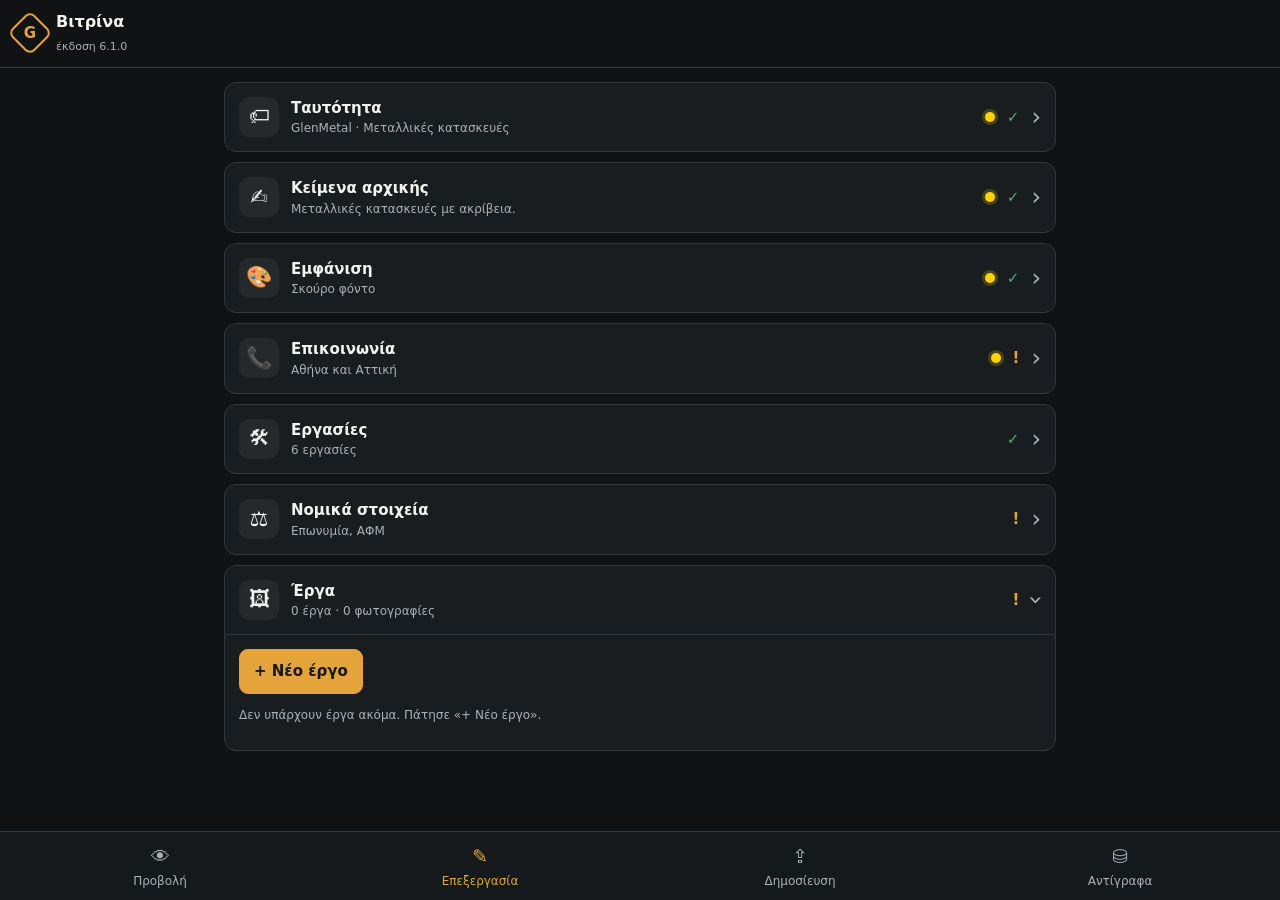
==== vitrina/index.html @ 169edb11 "Βιτρίνα 6.1.0: ενότητες με εικονίδια, παλέτα χρωμάτων, ανοιχτό/σκούρο φόντο, λογότυπο, ωράριο, Faceb" ====
<!doctype html>
<html lang="el">
<head>
<meta charset="utf-8">
<meta name="viewport" content="width=device-width, initial-scale=1, viewport-fit=cover">
<meta name="app-version" content="6.1.0">
<meta name="theme-color" content="#111315">
<meta http-equiv="Content-Security-Policy" content="default-src 'self'; img-src 'self' blob: data:; style-src 'self' 'unsafe-inline'; script-src 'self' 'unsafe-inline'; frame-src 'self' blob: about:; connect-src 'self'; base-uri 'none'; form-action 'none'; object-src 'none'">
<meta name="referrer" content="no-referrer">
<link rel="manifest" href="manifest.webmanifest">
<link rel="icon" href="icon.svg" type="image/svg+xml">
<title>Βιτρίνα — GlenApps</title>
<style>
:root{--bg:#101214;--panel:#191d20;--panel2:#202529;--line:#30383d;--text:#f3f3ef;--muted:#aab2b5;--accent:#e5a33b;--danger:#e0533b;--ok:#4caf7a}
*{box-sizing:border-box}body{margin:0;background:var(--bg);color:var(--text);font:15px/1.5 system-ui,-apple-system,Segoe UI,Roboto,Arial,sans-serif;padding-bottom:84px}
button,input,textarea,select{font:inherit;color:inherit}button{cursor:pointer}
.top{position:sticky;top:0;z-index:20;background:#101214f2;border-bottom:1px solid var(--line);padding:10px 14px;display:flex;align-items:center;gap:10px}
.top .g{width:32px;height:32px;border:2px solid var(--accent);border-radius:7px;transform:rotate(45deg);display:grid;place-items:center}.top .g b{transform:rotate(-45deg);color:var(--accent)}
.top h1{font-size:16px;margin:0;flex:1}.top small{color:var(--muted);font-size:11px}
.tabs{position:fixed;bottom:0;left:0;right:0;z-index:20;display:grid;grid-template-columns:repeat(4,1fr);background:#15191b;border-top:1px solid var(--line);padding-bottom:env(safe-area-inset-bottom)}
.tabs button{background:none;border:0;padding:10px 4px;color:var(--muted);font-size:12px;display:grid;gap:2px;justify-items:center}.tabs button span{font-size:19px}.tabs button.on{color:var(--accent)}
main{max-width:860px;margin:auto;padding:14px}
.view{display:none}.view.on{display:block}
.card{background:var(--panel);border:1px solid var(--line);border-radius:12px;padding:16px;margin:0 0 14px}
.card h2{font-size:17px;margin:0 0 10px}.card h3{font-size:15px;margin:0}
.f{display:grid;gap:5px;margin:0 0 12px}.f label{font-size:12px;font-weight:700;color:#c5ccce}
.f input,.f textarea,.f select{width:100%;padding:11px;background:#0f1214;border:1px solid var(--line);border-radius:8px}
.f textarea{min-height:76px;resize:vertical}
.row{display:flex;gap:8px;flex-wrap:wrap;align-items:center}
.btn{border:1px solid var(--line);background:#ffffff0a;padding:10px 14px;border-radius:9px;font-weight:700;display:inline-flex;gap:6px;align-items:center;justify-content:center;min-height:42px}
.btn.p{background:var(--accent);border-color:var(--accent);color:#171717}.btn.d{border-color:#7a3528;color:#ffb4a5}.btn.s{min-height:36px;padding:6px 10px;font-size:13px}
.btn:disabled{opacity:.45;cursor:not-allowed}
.hint{font-size:12px;color:var(--muted)}
.warn{border:2px solid var(--danger);background:#3a1b16;color:#ffd5cc;border-radius:10px;padding:12px 14px;margin:0 0 14px;font-size:13px}
.warn b{color:#ff8f7a}
.note{border:1px solid #76592e;background:#332b1d;color:#f1d6a6;border-radius:10px;padding:12px 14px;margin:0 0 14px;font-size:13px}
.proj{border:1px solid var(--line);border-radius:10px;padding:12px;margin:10px 0;background:#1d2225}
.proj-head{display:flex;gap:8px;align-items:center;justify-content:space-between}
.chips{display:flex;gap:10px;flex-wrap:wrap;margin:10px 0}
.chip{width:110px;border:1px solid var(--line);border-radius:8px;overflow:hidden;background:#0f1214}
.chip.main{border:2px solid var(--accent)}
.chip img{width:100%;height:82px;object-fit:cover;display:block}
.chip .ops{display:grid;grid-template-columns:repeat(4,1fr)}
.chip .ops button{background:none;border:0;border-top:1px solid var(--line);padding:7px 0;font-size:14px}
.chip .ops button+button{border-left:1px solid var(--line)}
.chip .tag{font-size:10px;padding:2px 6px;color:var(--muted);display:flex;justify-content:space-between}
.chip.main .tag{color:var(--accent);font-weight:800}
.ok{color:var(--ok)}
iframe#preview{width:100%;height:calc(100vh - 170px);border:1px solid var(--line);border-radius:12px;background:#fff}
.modal{position:fixed;inset:0;z-index:50;background:#050607f5;display:none;flex-direction:column;padding:12px;gap:10px}
.modal.on{display:flex}
.modal canvas{flex:1;min-height:0;width:100%;object-fit:contain;touch-action:none;background:#000;border-radius:8px}
.check{display:flex;gap:10px;align-items:flex-start;margin:8px 0}.check input{width:22px;height:22px;flex:0 0 22px;margin-top:1px}
ol.steps{padding-left:20px}ol.steps li{margin:0 0 8px}
a{color:var(--accent)}
.sec{background:var(--panel);border:1px solid var(--line);border-radius:12px;margin:0 0 10px;overflow:hidden}
.sec summary{list-style:none;display:flex;align-items:center;gap:12px;padding:14px;cursor:pointer;min-height:62px}
.sec summary::-webkit-details-marker{display:none}
.sec summary .ic{width:40px;height:40px;flex:0 0 40px;border-radius:10px;background:#ffffff0d;display:grid;place-items:center;font-size:21px}
.sec summary .tt{flex:1;min-width:0}.sec summary .tt b{display:block;font-size:15px}.sec summary .tt small{display:block;color:var(--muted);font-size:12px;white-space:nowrap;overflow:hidden;text-overflow:ellipsis}
.sec summary .st{font-size:15px;font-weight:800}.sec summary .st.ok{color:var(--ok)}.sec summary .st.no{color:var(--accent)}
.sec summary:after{content:"›";font-size:24px;color:var(--muted);transition:.2s}.sec[open] summary:after{transform:rotate(90deg)}
.sec[open] summary{border-bottom:1px solid var(--line)}
.sec .body{padding:14px}
.nd{width:10px;height:10px;border-radius:50%;background:#ffd400;box-shadow:0 0 0 3px #ffd40033}
i.nf{display:none;width:8px;height:8px;border-radius:50%;background:#ffd400;vertical-align:middle;margin-left:4px}i.nf.on{display:inline-block}
.swatches{display:flex;flex-wrap:wrap;gap:10px;margin-bottom:8px}
.swatches button{width:40px;height:40px;border-radius:50%;border:3px solid transparent;outline:1px solid var(--line)}
.swatches button.on{border-color:#fff}
.seg{display:grid;grid-template-columns:1fr 1fr;border:1px solid var(--line);border-radius:10px;overflow:hidden}
.seg button{background:none;border:0;padding:11px;font-weight:700}.seg button.on{background:var(--accent);color:#171717}
.logo-prev{width:52px;height:52px;border-radius:10px;border:1px solid var(--line);background:#0f1214 center/contain no-repeat;display:grid;place-items:center;color:var(--muted);font-size:20px}
.bk{display:flex;justify-content:space-between;gap:8px;align-items:center;border-top:1px solid var(--line);padding:8px 0}
</style>
</head>
<body>
<div class="top"><div class="g"><b>G</b></div><div style="flex:1"><h1>Βιτρίνα</h1><small id="ver"></small></div><span id="saveState" class="hint"></span></div>

<main>
<div id="backupWarn" class="warn" style="display:none"></div>

<!-- ΠΡΟΕΠΙΣΚΟΠΗΣΗ -->
<section class="view" id="v-preview">
  <div class="row" style="margin-bottom:10px"><span class="hint">Έτσι θα βλέπουν τη σελίδα οι πελάτες σου.</span></div>
  <iframe id="preview" title="Προεπισκόπηση σελίδας" sandbox="allow-scripts allow-popups"></iframe>
</section>

<!-- ΕΠΕΞΕΡΓΑΣΙΑ -->
<section class="view" id="v-edit">
  <details class="sec" name="sec" data-sec="ident"><summary><span class="ic">🏷</span><span class="tt"><b>Ταυτότητα</b><small id="sum-ident"></small></span><span class="nd" hidden></span><span class="st" id="st-ident"></span></summary><div class="body">
    <div class="f"><label for="s-name">🏢 Όνομα επιχείρησης</label><input id="s-name" maxlength="60"></div>
    <div class="f"><label for="s-subtitle">🔧 Τι κάνεις</label><input id="s-subtitle" maxlength="60" placeholder="π.χ. Μεταλλικές κατασκευές"></div>
    <div class="f"><label>🖼 Λογότυπο <i class="nf" data-new="ident"></i></label>
      <div class="row"><span class="logo-prev" id="logoPrev"></span><label class="btn s">Επιλογή<input type="file" accept="image/*" hidden id="s-logo"></label><button class="btn s d" id="s-logo-del">Αφαίρεση</button></div>
      <span class="hint">Αν δεν βάλεις, δείχνει το πρώτο γράμμα του ονόματος.</span></div>
  </div></details>

  <details class="sec" name="sec" data-sec="texts"><summary><span class="ic">✍</span><span class="tt"><b>Κείμενα αρχικής</b><small id="sum-texts"></small></span><span class="nd" hidden></span><span class="st" id="st-texts"></span></summary><div class="body">
    <div class="f"><label for="s-eyebrow">🏷 Μικρή ετικέτα</label><input id="s-eyebrow" maxlength="80"></div>
    <div class="f"><label for="s-title">📣 Κεντρικός τίτλος</label><input id="s-title" maxlength="90"></div>
    <div class="f"><label for="s-intro">📝 Περιγραφή</label><textarea id="s-intro" maxlength="400"></textarea></div>
    <div class="f"><label for="s-cta">👆 Κουμπί προσφοράς</label><input id="s-cta" maxlength="30"></div>
    <div class="f"><label for="s-badges">✅ Σήματα εμπιστοσύνης (ένα ανά γραμμή, έως 4) <i class="nf" data-new="texts"></i></label><textarea id="s-badges" rows="3" placeholder="Δωρεάν αυτοψία&#10;Εγγύηση εργασιών&#10;20 χρόνια εμπειρία"></textarea></div>
  </div></details>

  <details class="sec" name="sec" data-sec="look"><summary><span class="ic">🎨</span><span class="tt"><b>Εμφάνιση</b><small id="sum-look"></small></span><span class="nd" hidden></span><span class="st" id="st-look"></span></summary><div class="body">
    <div class="f"><label>🎨 Χρώμα</label><div class="swatches" id="swatches"></div>
      <div class="row"><span class="hint">ή δικό σου:</span><input id="s-accent" type="color" aria-label="Δικό σου χρώμα"></div></div>
    <div class="f"><label>🌗 Φόντο σελίδας <i class="nf" data-new="look"></i></label>
      <div class="seg" id="themeSeg"><button data-theme="dark">🌙 Σκούρο</button><button data-theme="light">☀ Ανοιχτό</button></div></div>
    <div class="f"><label>🌄 Μεγάλη φωτογραφία αρχικής</label>
      <div class="row"><label class="btn s">Επιλογή<input type="file" accept="image/*" hidden id="s-hero"></label><button class="btn s" id="s-hero-blur">▦ Θόλωμα</button><button class="btn s d" id="s-hero-del">Αφαίρεση</button><span id="s-hero-state" class="hint"></span></div></div>
  </div></details>

  <details class="sec" name="sec" data-sec="contact"><summary><span class="ic">📞</span><span class="tt"><b>Επικοινωνία</b><small id="sum-contact"></small></span><span class="nd" hidden></span><span class="st" id="st-contact"></span></summary><div class="body">
    <div class="f"><label for="s-phone">☎ Τηλέφωνο</label><input id="s-phone" inputmode="tel" maxlength="20" placeholder="+30 69…"></div>
    <div class="f"><label for="s-chat">💬 Viber / WhatsApp</label><input id="s-chat" inputmode="tel" maxlength="20" placeholder="αν είναι άλλος αριθμός"></div>
    <div class="f"><label for="s-email">✉ Email</label><input id="s-email" inputmode="email" maxlength="80"></div>
    <div class="f"><label for="s-area">📍 Περιοχή εξυπηρέτησης</label><input id="s-area" maxlength="80"><span class="hint">Μόνο περιοχή — όχι διεύθυνση.</span></div>
    <div class="f"><label for="s-hours">🕐 Ωράριο <i class="nf" data-new="contact"></i></label><input id="s-hours" maxlength="80" placeholder="π.χ. Δευ–Παρ 8:00–17:00, Σάβ 8:00–13:00"></div>
    <div class="f"><label for="s-fb">📘 Facebook <i class="nf" data-new="contact"></i></label><input id="s-fb" inputmode="url" maxlength="200" placeholder="https://www.facebook.com/…"></div>
    <div class="f"><label for="s-ig">📸 Instagram <i class="nf" data-new="contact"></i></label><input id="s-ig" inputmode="url" maxlength="200" placeholder="https://www.instagram.com/…"></div>
  </div></details>

  <details class="sec" name="sec" data-sec="services"><summary><span class="ic">🛠</span><span class="tt"><b>Εργασίες</b><small id="sum-services"></small></span><span class="nd" hidden></span><span class="st" id="st-services"></span></summary><div class="body">
    <div class="f"><label for="s-services">📋 Μία ανά γραμμή (έως 12)</label><textarea id="s-services" rows="6"></textarea></div>
  </div></details>

  <details class="sec" name="sec" data-sec="legal"><summary><span class="ic">⚖</span><span class="tt"><b>Νομικά στοιχεία</b><small id="sum-legal"></small></span><span class="nd" hidden></span><span class="st" id="st-legal"></span></summary><div class="body">
    <p class="hint">Τα ζητά ο νόμος. Φαίνονται στο κάτω μέρος της σελίδας.</p>
    <div class="f"><label for="c-legal">🏛 Επωνυμία</label><input id="c-legal" maxlength="120"></div>
    <div class="f"><label for="c-afm">🔢 ΑΦΜ</label><input id="c-afm" inputmode="numeric" maxlength="12"></div>
    <div class="f"><label for="c-gemi">📄 Αριθμός ΓΕΜΗ</label><input id="c-gemi" inputmode="numeric" maxlength="20"></div>
    <div class="f"><label for="c-addr">📍 Έδρα</label><input id="c-addr" maxlength="160"></div>
  </div></details>

  <details class="sec" name="sec" data-sec="projects" open><summary><span class="ic">🖼</span><span class="tt"><b>Έργα</b><small id="sum-projects"></small></span><span class="nd" hidden></span><span class="st" id="st-projects"></span></summary><div class="body">
    <div class="row"><button class="btn p" id="addProject">+ Νέο έργο</button></div>
    <div id="projList"></div>
  </div></details>
</section>

<!-- ΔΗΜΟΣΙΕΥΣΗ -->
<section class="view" id="v-publish">
  <div class="card"><h2>Πριν δημοσιεύσεις</h2>
    <label class="check"><input type="checkbox" id="k1"><span>Έλεγξα <b>όλες</b> τις φωτογραφίες: δεν φαίνονται πρόσωπα, πινακίδες αυτοκινήτων, αριθμοί σπιτιών ή άλλα στοιχεία που δείχνουν ποιος είναι ο πελάτης — ή τα θόλωσα.</span></label>
    <label class="check"><input type="checkbox" id="k2"><span>Έχω τη συγκατάθεση των πελατών για όσες φωτογραφίες είναι από τον χώρο τους.</span></label>
    <label class="check"><input type="checkbox" id="k3"><span>Ευθύνομαι εγώ για ό,τι δημοσιεύω στη σελίδα μου.</span></label>
    <div id="pubProblems" class="note" style="display:none"></div>
    <button class="btn p" id="exportSite" disabled>⬇ Λήψη έτοιμης σελίδας</button>
    <p class="hint">Κατεβαίνει ένα αρχείο <b>vitrina-selida.zip</b> με τη σελίδα και τις φωτογραφίες. Οι φωτογραφίες έχουν ήδη καθαριστεί από θέση GPS και στοιχεία κάμερας.</p>
  </div>
  <div class="card"><h2>Ανέβασμα στον δικό σου δωρεάν λογαριασμό</h2>
    <p class="hint">Η σελίδα φιλοξενείται <b>στον δικό σου λογαριασμό</b>. Οι GlenApps δεν κρατούν ούτε βλέπουν τίποτα.</p>
    <ol class="steps">
      <li>Άνοιξε <a href="https://dash.cloudflare.com/?to=/:account/workers-and-pages/create/pages" target="_blank" rel="noopener noreferrer">τη σελίδα δημιουργίας στο Cloudflare</a> (αν δεν έχεις λογαριασμό, φτιάξε δωρεάν).</li>
      <li>Πάτησε <b>«Upload assets»</b> (ανέβασμα αρχείων).</li>
      <li>Δώσε όνομα, π.χ. το όνομα της επιχείρησής σου με λατινικά — αυτό γίνεται η διεύθυνσή σου (…<b>.pages.dev</b>).</li>
      <li>Σύρε μέσα το <b>vitrina-selida.zip</b> και πάτησε <b>«Deploy site»</b>.</li>
      <li>Κάθε φορά που αλλάζεις κάτι: ξανακατέβασε το zip και στο ίδιο έργο πάτησε <b>«Create new deployment»</b>. Η διεύθυνση μένει ίδια.</li>
    </ol>
  </div>
</section>

<!-- ΑΝΤΙΓΡΑΦΑ -->
<section class="view" id="v-backup">
  <div class="warn"><b>⚠ Κράτα πάντα αντίγραφο ασφαλείας.</b> Η Βιτρίνα φυλάει τα πάντα <b>μόνο σε αυτή τη συσκευή</b>. Αν σβηστούν τα δεδομένα του φυλλομετρητή ή χαθεί το κινητό, χάνονται. Κατέβαζε αντίγραφο μετά από κάθε αλλαγή και φύλαξέ το σε Google Drive, υπολογιστή ή email.</div>
  <div class="card"><h2>Πού φυλάγονται τα στοιχεία σου</h2>
    <div id="whereRows"></div>
  </div>
  <div class="card"><h2>Αντίγραφα</h2>
    <div class="row"><button class="btn p" id="dlBackup">⬇ Λήψη αντιγράφου</button><label class="btn">⬆ Επαναφορά από αρχείο<input type="file" accept=".json,application/json" hidden id="ulBackup"></label></div>
    <p class="hint">Πριν από κάθε επαναφορά κρατιέται αυτόματα αντίγραφο των τωρινών στοιχείων εδώ στη συσκευή (τα 10 πιο πρόσφατα).</p>
    <h3 style="margin-top:14px">Αυτόματα αντίγραφα στη συσκευή</h3>
    <div id="prinList" class="hint"></div>
  </div>
</section>
</main>

<nav class="tabs">
  <button data-v="preview"><span>👁</span>Προβολή</button>
  <button data-v="edit" class="on"><span>✎</span>Επεξεργασία</button>
  <button data-v="publish"><span>⇪</span>Δημοσίευση</button>
  <button data-v="backup"><span>⛁</span>Αντίγραφα</button>
</nav>

<!-- ΘΟΛΩΜΑ -->
<div class="modal" id="blurModal" role="dialog" aria-label="Θόλωμα φωτογραφίας">
  <div class="row"><b style="flex:1">Πέρασε το δάχτυλο πάνω από πρόσωπα, πινακίδες, αριθμούς.</b></div>
  <canvas id="blurCanvas"></canvas>
  <div class="row"><label class="hint" for="blurSize">Πινέλο</label><input id="blurSize" type="range" min="20" max="160" value="60" style="flex:1"></div>
  <div class="row"><button class="btn" id="blurUndo">↶ Αναίρεση</button><button class="btn" id="blurCancel">Άκυρο</button><button class="btn p" id="blurSave" style="flex:1">✓ Αποθήκευση</button></div>
</div>

<script>
"use strict";
const APP_VERSION = "6.1.0";
const $ = id => document.getElementById(id);
$("ver").textContent = "έκδοση " + APP_VERSION;

/* ================= Αποθήκευση στη συσκευή (IndexedDB) ================= */
const DB_NAME = "glenapps-vitrina";
let dbp = null;
function db() {
  if (!dbp) dbp = new Promise((res, rej) => {
    const r = indexedDB.open(DB_NAME, 1);
    r.onupgradeneeded = () => { const d = r.result; d.createObjectStore("kv"); d.createObjectStore("photos"); d.createObjectStore("prin"); };
    r.onsuccess = () => res(r.result); r.onerror = () => rej(r.error);
  });
  return dbp;
}
async function tx(store, mode, fn) {
  const d = await db();
  return new Promise((res, rej) => {
    const t = d.transaction(store, mode), s = t.objectStore(store);
    let out; const r = fn(s); if (r) r.onsuccess = () => { out = r.result; };
    t.oncomplete = () => res(out); t.onerror = () => rej(t.error); t.onabort = () => rej(t.error);
  });
}
const kvGet = k => tx("kv", "readonly", s => s.get(k));
const kvPut = (k, v) => tx("kv", "readwrite", s => s.put(v, k));
const phGet = id => tx("photos", "readonly", s => s.get(id));
const phPut = (id, b) => tx("photos", "readwrite", s => s.put(b, id));
const phDel = id => tx("photos", "readwrite", s => s.delete(id));
const phKeys = () => tx("photos", "readonly", s => s.getAllKeys());

/* ================= Κατάσταση ================= */
const DEFAULT_SERVICES = ["Κάγκελα & κιγκλιδώματα","Πόρτες & πύλες","Μεταλλικές σκάλες","Στέγαστρα & πέργκολες","Μεταλλικοί σκελετοί","Ειδικές κατασκευές"];
function defaultState() {
  return { v: 1, settings: {
    name: "GlenMetal", subtitle: "Μεταλλικές κατασκευές", eyebrow: "Σχεδιασμός · Κατασκευή · Τοποθέτηση",
    title: "Μεταλλικές κατασκευές με ακρίβεια.", intro: "Σχεδιάζουμε και κατασκευάζουμε μεταλλικές λύσεις για κατοικίες και επαγγελματικούς χώρους.",
    cta: "Ζήτα προσφορά", accent: "#e5a33b", hero: null, services: DEFAULT_SERVICES.slice(),
    phone: "", chat: "", email: "", area: "Αθήνα και Αττική", hours: "", fb: "", ig: "",
    logo: null, theme: "dark", badges: ["Κατασκευές κατά παραγγελία", "Προσεγμένη τοποθέτηση"],
    company: { legal: "", afm: "", gemi: "", addr: "" } },
    projects: [], lastBackup: 0, lastChange: 0, seen: {} };
}
let S = null;
let saveTimer = null;
function changed() {
  S.lastChange = Date.now(); updateSummaries();
  $("saveState").textContent = "αποθήκευση…";
  clearTimeout(saveTimer);
  saveTimer = setTimeout(saveNow, 350);
}
async function saveNow() {
  clearTimeout(saveTimer);
  try { await kvPut("state", S); $("saveState").textContent = "✓ αποθηκεύτηκε"; }
  catch (e) { $("saveState").textContent = "⚠ δεν αποθηκεύτηκε"; alert("Δεν αποθηκεύτηκε στη συσκευή: " + e.message); }
  refreshBackupWarn();
}

/* ================= Φωτογραφίες: σμίκρυνση + καθάρισμα GPS/EXIF ================= */
function uid() { return (crypto.randomUUID ? crypto.randomUUID() : (Date.now() + "-" + Math.random())).replace(/-/g, "").slice(0, 20); }
function loadImg(blob) {
  return new Promise((res, rej) => { const u = URL.createObjectURL(blob), i = new Image();
    i.onload = () => { URL.revokeObjectURL(u); res(i); }; i.onerror = () => { URL.revokeObjectURL(u); rej(new Error("Το αρχείο δεν είναι εικόνα που μπορώ να διαβάσω.")); }; i.src = u; });
}
function canvasToJpeg(c, q = .84) { return new Promise((res, rej) => c.toBlob(b => b ? res(b) : rej(new Error("Αποτυχία μετατροπής εικόνας")), "image/jpeg", q)); }
// Ξαναζωγραφίζουμε την εικόνα σε καμβά: το νέο JPEG ΔΕΝ περιέχει EXIF, GPS ή στοιχεία κάμερας.
async function cleanPhoto(file, maxSide = 1600) {
  if (!/^image\//.test(file.type || "image/")) throw new Error("Επιτρέπονται μόνο φωτογραφίες.");
  if (file.size > 40 * 1024 * 1024) throw new Error("Η φωτογραφία είναι πολύ μεγάλη.");
  const img = await loadImg(file);
  const k = Math.min(1, maxSide / Math.max(img.naturalWidth, img.naturalHeight));
  const c = document.createElement("canvas"); c.width = Math.round(img.naturalWidth * k); c.height = Math.round(img.naturalHeight * k);
  const x = c.getContext("2d"); x.fillStyle = "#000"; x.fillRect(0, 0, c.width, c.height); x.drawImage(img, 0, 0, c.width, c.height);
  return canvasToJpeg(c);
}
async function addPhotoFile(file) { const b = await cleanPhoto(file); const id = uid(); await phPut(id, b); return id; }
const urlCache = new Map();
async function photoURL(id) {
  if (!id) return "";
  if (urlCache.has(id)) return urlCache.get(id);
  const b = await phGet(id); if (!b) return "";
  const u = URL.createObjectURL(b); urlCache.set(id, u); return u;
}
function forgetURL(id) { if (urlCache.has(id)) { URL.revokeObjectURL(urlCache.get(id)); urlCache.delete(id); } }
function usedPhotoIds() {
  const set = new Set(); if (S.settings.hero) set.add(S.settings.hero); if (S.settings.logo) set.add(S.settings.logo);
  for (const p of S.projects) { p.photos.forEach(x => set.add(x)); if (p.before) set.add(p.before); if (p.after) set.add(p.after); }
  return set;
}
// Οριστική διαγραφή φωτογραφιών που δεν χρησιμοποιούνται πια (μένουν μόνο στα αυτόματα αντίγραφα της συσκευής).
async function sweepPhotos() {
  const used = usedPhotoIds();
  for (const id of await phKeys()) if (!used.has(id)) { forgetURL(id); await phDel(id); }
}

/* ================= Θόλωμα με ψηφίδωμα (δουλεύει σε όλα τα κινητά, δεν αναιρείται) ================= */
const bc = $("blurCanvas"), bx = bc.getContext("2d");
let blurDone = null, blurUndo = [], blurDown = false, blurLast = null;
async function openBlur(photoId) {
  const img = await loadImg(await phGet(photoId));
  bc.width = img.naturalWidth; bc.height = img.naturalHeight; bx.drawImage(img, 0, 0);
  blurUndo = [];
  $("blurModal").classList.add("on");
  return new Promise(res => { blurDone = res; });
}
function bpt(e) { const r = bc.getBoundingClientRect(); const s = Math.min(r.width / bc.width, r.height / bc.height);
  const ox = r.left + (r.width - bc.width * s) / 2, oy = r.top + (r.height - bc.height * s) / 2;
  return { x: (e.clientX - ox) / s, y: (e.clientY - oy) / s, s }; }
function pixelDab(x, y, radius) {
  const R = Math.round(radius), x0 = Math.max(0, Math.round(x - R)), y0 = Math.max(0, Math.round(y - R));
  const w = Math.min(2 * R, bc.width - x0), h = Math.min(2 * R, bc.height - y0); if (w < 2 || h < 2) return;
  const block = Math.max(12, Math.round(R / 2.5));
  const t = document.createElement("canvas"); t.width = Math.max(1, Math.ceil(w / block)); t.height = Math.max(1, Math.ceil(h / block));
  const tx2 = t.getContext("2d"); tx2.imageSmoothingEnabled = true; tx2.drawImage(bc, x0, y0, w, h, 0, 0, t.width, t.height);
  bx.save(); bx.beginPath(); bx.arc(x, y, R, 0, Math.PI * 2); bx.clip(); bx.imageSmoothingEnabled = false;
  bx.drawImage(t, 0, 0, t.width, t.height, x0, y0, t.width * block, t.height * block); bx.restore();
}
function brushR(s) { return Number($("blurSize").value) / 2 / (s || 1); }
bc.addEventListener("pointerdown", e => { e.preventDefault(); if (blurUndo.length > 15) blurUndo.shift(); blurUndo.push(bx.getImageData(0, 0, bc.width, bc.height));
  blurDown = true; bc.setPointerCapture(e.pointerId); blurLast = bpt(e); pixelDab(blurLast.x, blurLast.y, brushR(blurLast.s)); });
bc.addEventListener("pointermove", e => { if (!blurDown) return; const p = bpt(e), r = brushR(p.s), dx = p.x - blurLast.x, dy = p.y - blurLast.y;
  const n = Math.max(1, Math.ceil(Math.hypot(dx, dy) / (r / 2))); for (let i = 1; i <= n; i++) pixelDab(blurLast.x + dx * i / n, blurLast.y + dy * i / n, r); blurLast = p; });
["pointerup", "pointercancel"].forEach(ev => bc.addEventListener(ev, () => { blurDown = false; }));
$("blurUndo").onclick = () => { if (blurUndo.length) bx.putImageData(blurUndo.pop(), 0, 0); };
$("blurCancel").onclick = () => { $("blurModal").classList.remove("on"); blurDone && blurDone(null); };
$("blurSave").onclick = async () => { const b = await canvasToJpeg(bc, .86); $("blurModal").classList.remove("on"); blurDone && blurDone(b); };
// Επιστρέφει νέο id (η αθόλωτη εκδοχή σβήνεται οριστικά).
async function blurPhoto(id) {
  const b = await openBlur(id); if (!b) return id;
  const nid = uid(); await phPut(nid, b); forgetURL(id); await phDel(id); return nid;
}

/* ================= Σελίδα πελατών (ίδια για προβολή και εξαγωγή) ================= */
const SITE_CSS = `:root{--bg:#101214;--panel:#191d20;--line:#30383d;--text:#f3f3ef;--muted:#aab2b5;--accent:#e5a33b;--max:1180px}
*{box-sizing:border-box}html{scroll-behavior:smooth}body{margin:0;background:var(--bg);color:var(--text);font:16px/1.55 system-ui,-apple-system,Segoe UI,Roboto,Arial,sans-serif}a{color:inherit;text-decoration:none}
.wrap{width:min(var(--max),calc(100% - 32px));margin:auto}
.topbar{position:sticky;top:0;z-index:10;background:#101214ee;border-bottom:1px solid #ffffff12;backdrop-filter:blur(10px)}
.topbar .wrap{height:68px;display:flex;align-items:center;justify-content:space-between;gap:12px}
.brand{display:flex;gap:12px;align-items:center;font-weight:850;letter-spacing:.06em;min-width:0}.brand b{display:block;white-space:nowrap;overflow:hidden;text-overflow:ellipsis}
.mark{width:36px;height:36px;flex:0 0 36px;border:2px solid var(--accent);display:grid;place-items:center;transform:rotate(45deg);border-radius:8px}.mark span{transform:rotate(-45deg);color:var(--accent);font-size:16px}
.brand small{display:block;color:var(--muted);font-size:11px;letter-spacing:.12em;font-weight:600}
.nav{display:flex;gap:22px;color:#d3d6d5;font-size:14px}.nav a:hover{color:var(--accent)}
.btn{border:1px solid var(--line);padding:11px 16px;border-radius:8px;font-weight:700;font-size:15px;display:inline-flex;align-items:center;justify-content:center;gap:8px;background:#ffffff08;color:var(--text)}
.btn.p{background:var(--accent);border-color:var(--accent);color:#171717}
.hero{position:relative;overflow:hidden;border-bottom:1px solid var(--line);background:radial-gradient(ellipse at 75% 42%,#5d4828 0,#27231c 24%,#171a1b 55%,#101214 78%);background-size:cover;background-position:center}
.hero:before{content:"";position:absolute;inset:0;background:linear-gradient(90deg,#101214 0%,#101214dd 40%,#10121444 100%)}
.hero .in{position:relative;max-width:650px;padding:90px 0 80px}
.eyebrow{color:var(--accent);text-transform:uppercase;letter-spacing:.18em;font-size:12px;font-weight:800}
.hero h1{font-size:clamp(36px,7vw,70px);line-height:1.04;letter-spacing:-.04em;margin:18px 0}
.hero p{color:#c4c9c7;font-size:18px;margin:0}
.acts{display:flex;gap:10px;flex-wrap:wrap;margin-top:28px}
section{padding:70px 0}.head h2{font-size:clamp(26px,4vw,40px);letter-spacing:-.03em;margin:6px 0 24px}
.cats{display:grid;grid-template-columns:repeat(3,1fr);gap:12px}
.cat{padding:22px;background:linear-gradient(145deg,#202529,#171a1c);border:1px solid var(--line);border-radius:10px}
.cat .n{font-size:12px;color:var(--accent);letter-spacing:.15em}.cat h3{font-size:18px;margin:12px 0 0}
.projects{background:#15191b;border-block:1px solid var(--line)}
.grid{display:grid;grid-template-columns:repeat(2,1fr);gap:20px}
.proj{background:#1b2023;border:1px solid var(--line);border-radius:12px;overflow:hidden}
.main{display:block;width:100%;aspect-ratio:4/3;background:#2a3033;border:0;padding:0;cursor:zoom-in}
.main img{width:100%;height:100%;object-fit:cover;display:block}
.info{padding:18px 18px 12px}.info h3{margin:4px 0;font-size:20px}.info p{margin:0;color:var(--muted);font-size:15px;white-space:pre-line}
.thumbs{display:flex;gap:8px;padding:6px 18px 18px;overflow-x:auto}
.thumb{flex:0 0 auto;border-radius:6px;overflow:hidden;border:1px solid var(--line);background:#343a3d;padding:0;cursor:zoom-in}
.thumb img{width:100%;height:100%;object-fit:cover;display:block}
.ba{position:relative;aspect-ratio:4/3;overflow:hidden;background:#080a0b;touch-action:pan-y}
.ba img{position:absolute;inset:0;width:100%;height:100%;object-fit:cover}
.ba .clip{position:absolute;inset:0;overflow:hidden;clip-path:inset(0 50% 0 0)}
.ba .line{position:absolute;top:0;bottom:0;left:50%;width:2px;background:var(--accent)}
.ba input{position:absolute;left:12px;bottom:12px;width:calc(100% - 24px);accent-color:var(--accent)}
.ba .t{position:absolute;top:10px;padding:4px 8px;background:#111c;color:#fff;border-radius:4px;font-size:11px;font-weight:800}.ba .t.b{left:10px}.ba .t.a{right:10px}
.contact{display:grid;grid-template-columns:1fr 1fr;gap:24px}
.box{background:var(--panel);border:1px solid var(--line);border-radius:12px;padding:26px}.box p{color:var(--muted)}
footer{padding:26px 0 40px;border-top:1px solid var(--line);color:var(--muted);font-size:13px}footer a{text-decoration:underline}
.lb{position:fixed;inset:0;background:#050607f2;z-index:30;display:none;align-items:center;justify-content:center}.lb.on{display:flex}
.lb img{max-width:96vw;max-height:90vh;object-fit:contain}
.lb button{position:absolute;top:14px;right:14px;background:#ffffff18;color:#fff;border:1px solid #ffffff44;border-radius:50%;width:44px;height:44px;font-size:22px}
.mark.img{transform:none;border:0;border-radius:8px;overflow:hidden;width:42px;height:42px;flex-basis:42px}.mark.img img{width:100%;height:100%;object-fit:contain}
.badges{display:flex;gap:10px 22px;flex-wrap:wrap;margin-top:30px;color:var(--muted);font-size:13px}.badges span:before{content:"✓";color:var(--accent);margin-right:7px;font-weight:900}
body.light{--bg:#f6f5f1;--panel:#ffffff;--line:#dedbd3;--text:#17191a;--muted:#5b6366}
body.light .topbar{background:#f6f5f1ee;border-color:#00000014}body.light .nav{color:#3a3f42}
body.light .hero{background:radial-gradient(ellipse at 75% 42%,#f3dfb8 0,#f6f5f1 60%);background-size:cover;background-position:center}
body.light .hero:before{background:linear-gradient(90deg,#f6f5f1 0%,#f6f5f1dd 40%,#f6f5f144 100%)}body.light .hero p{color:#3a3f42}
body.light .cat{background:#fff}body.light .projects{background:#efede7}body.light .proj{background:#fff}body.light .main,body.light .thumb{background:#e4e1da}
body.light .btn{background:#00000006}body.light .btn.p{background:var(--accent)}
.legal{max-width:760px;padding:40px 0}.legal h1{font-size:30px}.legal h2{font-size:19px;margin-top:28px}.legal p,.legal li{color:#d0d4d2}
@media(max-width:760px){.nav{display:none}.cats{grid-template-columns:1fr 1fr}.grid,.contact{grid-template-columns:1fr}section{padding:54px 0}.hero .in{padding:70px 0 60px}}
@media(max-width:430px){.cats{grid-template-columns:1fr}.acts .btn{width:100%}}`;

const SITE_JS = `(function(){var lb=document.getElementById("lb"),li=document.getElementById("lbimg");
document.addEventListener("click",function(e){var t=e.target.closest("[data-full]");if(t){li.src=t.getAttribute("data-full");lb.classList.add("on");return}if(lb.classList.contains("on")&&(e.target===lb||e.target.closest("#lbx"))){lb.classList.remove("on");li.removeAttribute("src")}});
document.addEventListener("keydown",function(e){if(e.key==="Escape")lb.classList.remove("on")});
document.querySelectorAll(".ba input").forEach(function(r){r.addEventListener("input",function(){var b=r.closest(".ba");b.querySelector(".clip").style.clipPath="inset(0 "+(100-r.value)+"% 0 0)";b.querySelector(".line").style.left=r.value+"%"})});
var y=document.getElementById("yr");if(y)y.textContent=new Date().getFullYear()})();`;

function esc(s) { return String(s ?? "").replace(/[&<>"']/g, c => ({ "&": "&amp;", "<": "&lt;", ">": "&gt;", '"': "&quot;", "'": "&#39;" }[c])); }
function cleanPhone(p) { p = String(p || "").replace(/[^\d+]/g, ""); return /^\+?\d{6,15}$/.test(p) ? p : ""; }
function cleanEmail(e) { e = String(e || "").trim(); return /^[^\s@<>"']+@[^\s@<>"']+\.[a-z]{2,}$/i.test(e) ? e : ""; }
function cleanColor(c) { return /^#[0-9a-f]{6}$/i.test(c || "") ? c : "#e5a33b"; }
function cleanSocial(u, host) { try { const x = new URL(String(u || "").trim()); return x.protocol === "https:" && (x.hostname === host || x.hostname.endsWith("." + host)) ? x.href : ""; } catch { return ""; } }
function intlDigits(p) { p = cleanPhone(p); if (!p) return ""; if (p.startsWith("+")) return p.slice(1); if (p.startsWith("00")) return p.slice(2); return p.length === 10 ? "30" + p : p; }

// url(id) -> διεύθυνση φωτογραφίας· mode: "preview" ή "export"
function siteHTML(url, mode) {
  const st = S.settings, c = st.company || {};
  const tel = cleanPhone(st.phone), chat = intlDigits(st.chat || st.phone), mail = cleanEmail(st.email);
  const callBtn = tel ? `<a class="btn p" href="tel:${esc(tel)}">☎ Κάλεσέ με</a>` : "";
  const viber = chat ? `<a class="btn" href="viber://chat?number=%2B${esc(chat)}">Viber</a>` : "";
  const wa = chat ? `<a class="btn" href="https://wa.me/${esc(chat)}" target="_blank" rel="noopener noreferrer">WhatsApp</a>` : "";
  const mailBtn = mail ? `<a class="btn" href="mailto:${esc(mail)}?subject=${encodeURIComponent("Αίτημα προσφοράς")}">✉ Email</a>` : "";
  const logo = st.logo && url(st.logo) ? `<img src="${esc(url(st.logo))}" alt="">` : `<span>${esc((st.name || "?").trim().charAt(0).toUpperCase())}</span>`;
  const badges = (st.badges || []).length ? `<div class="badges">${st.badges.map(b => `<span>${esc(b)}</span>`).join("")}</div>` : "";
  const fb = cleanSocial(st.fb, "facebook.com"), ig = cleanSocial(st.ig, "instagram.com");
  const social = (fb ? `<a class="btn" href="${esc(fb)}" target="_blank" rel="noopener noreferrer">Facebook</a>` : "") + (ig ? `<a class="btn" href="${esc(ig)}" target="_blank" rel="noopener noreferrer">Instagram</a>` : "");
  const heroBg = st.hero && url(st.hero) ? ` style="background-image:url('${esc(url(st.hero))}')"` : "";
  const services = (st.services || []).map((s, i) => `<div class="cat"><span class="n">${String(i + 1).padStart(2, "0")}</span><h3>${esc(s)}</h3></div>`).join("");
  const projects = S.projects.filter(p => p.title || p.photos.length).map(p => {
    let top = "";
    if (p.before && p.after && url(p.before) && url(p.after)) {
      top = `<div class="ba"><img src="${esc(url(p.after))}" alt="Μετά"><div class="clip"><img src="${esc(url(p.before))}" alt="Πριν"></div><div class="line"></div><span class="t b">ΠΡΙΝ</span><span class="t a">ΜΕΤΑ</span><input type="range" min="0" max="100" value="50" aria-label="Σύγκριση πριν και μετά"></div>`;
    } else if (p.photos[0] && url(p.photos[0])) {
      top = `<button class="main" data-full="${esc(url(p.photos[0]))}" aria-label="Μεγέθυνση"><img src="${esc(url(p.photos[0]))}" alt="${esc(p.title)}" loading="lazy"></button>`;
    }
    const rest = (p.before && p.after) ? p.photos : p.photos.slice(1);
    const sz = Math.max(48, Math.min(220, Number(p.thumb) || 90));
    const thumbs = rest.length ? `<div class="thumbs">${rest.filter(id => url(id)).map(id => `<button class="thumb" style="width:${sz}px;height:${sz}px" data-full="${esc(url(id))}" aria-label="Μεγέθυνση"><img src="${esc(url(id))}" alt="Λεπτομέρεια: ${esc(p.title)}" loading="lazy"></button>`).join("")}</div>` : "";
    return `<article class="proj">${top}<div class="info">${p.cat ? `<div class="eyebrow">${esc(p.cat)}</div>` : ""}<h3>${esc(p.title)}</h3>${p.desc ? `<p>${esc(p.desc)}</p>` : ""}</div>${thumbs}</article>`;
  }).join("");
  const legalLine = [c.legal, c.afm && "ΑΦΜ " + c.afm, c.gemi && "ΓΕΜΗ " + c.gemi, c.addr].filter(Boolean).map(esc).join(" · ");
  const privacyHref = mode === "export" ? "politiki-aporritou.html" : "#";
  const css = mode === "export" ? `<link rel="stylesheet" href="stil.css">` : `<style>${SITE_CSS}</style>`;
  const js = mode === "export" ? `<script src="skript.js" defer><\/script>` : `<script>${SITE_JS}<\/script>`;
  const csp = mode === "export" ? `<meta http-equiv="Content-Security-Policy" content="default-src 'none'; img-src 'self'; style-src 'self' 'unsafe-inline'; script-src 'self'; base-uri 'none'; form-action 'none'">` : "";
  return `<!doctype html><html lang="el"><head><meta charset="utf-8"><meta name="viewport" content="width=device-width, initial-scale=1">${csp}<meta name="referrer" content="strict-origin-when-cross-origin"><meta name="description" content="${esc((st.intro || "").slice(0, 160))}"><meta name="generator" content="Βιτρίνα GlenApps ${APP_VERSION}"><title>${esc(st.name)}${st.subtitle ? " | " + esc(st.subtitle) : ""}</title>${css}<style>:root{--accent:${cleanColor(st.accent)}}</style></head><body class="${st.theme === "light" ? "light" : ""}">
<header class="topbar"><div class="wrap"><a class="brand" href="#"><div class="mark${st.logo && url(st.logo) ? " img" : ""}">${logo}</div><div><b>${esc(st.name)}</b><small>${esc(st.subtitle)}</small></div></a><nav class="nav"><a href="#ergasies">Εργασίες</a><a href="#erga">Έργα</a><a href="#epikoinonia">Επικοινωνία</a></nav><a class="btn p" href="#epikoinonia">${esc(st.cta || "Ζήτα προσφορά")}</a></div></header>
<main><section class="hero"${heroBg}><div class="wrap"><div class="in"><div class="eyebrow">${esc(st.eyebrow)}</div><h1>${esc(st.title)}</h1><p>${esc(st.intro)}</p><div class="acts">${callBtn}${viber}<a class="btn" href="#epikoinonia">${esc(st.cta || "Ζήτα προσφορά")} ↗</a></div>${badges}</div></div></section>
${services ? `<section id="ergasies"><div class="wrap"><div class="head"><div class="eyebrow">Τι κάνουμε</div><h2>Εργασίες</h2></div><div class="cats">${services}</div></div></section>` : ""}
${projects ? `<section class="projects" id="erga"><div class="wrap"><div class="head"><div class="eyebrow">Δουλειές μας</div><h2>Τα έργα μας</h2></div><div class="grid">${projects}</div></div></section>` : ""}
<section id="epikoinonia"><div class="wrap"><div class="head"><div class="eyebrow">Επικοινωνία</div><h2>Ας μιλήσουμε για το έργο σου.</h2></div><div class="contact"><div class="box"><h3>${esc(st.cta || "Ζήτα προσφορά")}</h3><p>Πες μας τι χρειάζεσαι και θα σου απαντήσουμε. Μπορείς να στείλεις και φωτογραφία του χώρου.</p><div class="acts">${callBtn}${viber}${wa}${mailBtn}</div>${social ? `<div class="acts">${social}</div>` : ""}</div><div class="box"><h3>Περιοχή εξυπηρέτησης</h3><p>${esc(st.area || "Κατόπιν συνεννόησης")}</p>${st.hours ? `<h3>Ωράριο</h3><p>${esc(st.hours)}</p>` : ""}</div></div></div></section></main>
<footer><div class="wrap">© <span id="yr"></span> ${esc(st.name)}${legalLine ? "<br>" + legalLine : ""}<br><a href="${privacyHref}">Πολιτική απορρήτου</a></div></footer>
<div class="lb" id="lb" role="dialog" aria-label="Φωτογραφία"><button id="lbx" aria-label="Κλείσιμο">×</button><img id="lbimg" alt="Φωτογραφία έργου"></div>${js}</body></html>`;
}

function privacyHTML() {
  const st = S.settings, c = st.company || {}, mail = cleanEmail(st.email), tel = cleanPhone(st.phone);
  const who = esc(c.legal || st.name) + (c.afm ? ", ΑΦΜ " + esc(c.afm) : "") + (c.gemi ? ", ΓΕΜΗ " + esc(c.gemi) : "") + (c.addr ? ", " + esc(c.addr) : "");
  const contact = [mail && "email " + esc(mail), tel && "τηλέφωνο " + esc(tel)].filter(Boolean).join(" ή ") || "τα στοιχεία επικοινωνίας της αρχικής σελίδας";
  const d = new Date().toLocaleDateString("el-GR");
  return `<!doctype html><html lang="el"><head><meta charset="utf-8"><meta name="viewport" content="width=device-width, initial-scale=1"><meta http-equiv="Content-Security-Policy" content="default-src 'none'; style-src 'self'; base-uri 'none'; form-action 'none'"><title>Πολιτική απορρήτου — ${esc(st.name)}</title><link rel="stylesheet" href="stil.css"></head><body><main class="wrap legal">
<p><a href="index.html">← Επιστροφή</a></p><h1>Πολιτική απορρήτου</h1><p>Τελευταία ενημέρωση: ${d}</p>
<h2>Ποιος είναι υπεύθυνος</h2><p>Υπεύθυνος για τη σελίδα και το περιεχόμενό της είναι: ${who}. Επικοινωνία: ${contact}.</p>
<h2>Τι συλλέγουμε</h2><p>Η σελίδα αυτή <b>δεν συλλέγει</b> προσωπικά δεδομένα. Δεν χρησιμοποιεί μπισκότα, εργαλεία μέτρησης επισκεψιμότητας, διαφημίσεις ή φόρμες. Όταν μας καλείτε ή μας στέλνετε μήνυμα (τηλέφωνο, Viber, WhatsApp, email), η επικοινωνία γίνεται μέσω της αντίστοιχης υπηρεσίας και χρησιμοποιούμε τα στοιχεία σας μόνο για να σας απαντήσουμε.</p>
<h2>Φιλοξενία</h2><p>Η σελίδα φιλοξενείται σε πάροχο που επιλέξαμε εμείς. Ο πάροχος μπορεί να καταγράφει τεχνικά στοιχεία σύνδεσης (π.χ. διεύθυνση IP) για λόγους ασφάλειας, σύμφωνα με τη δική του πολιτική απορρήτου.</p>
<h2>Φωτογραφίες έργων</h2><p>Οι φωτογραφίες δείχνουν δουλειές μας. Δημοσιεύονται με τη συγκατάθεση των πελατών, χωρίς στοιχεία που τους ταυτοποιούν, και χωρίς δεδομένα θέσης (GPS). Αν εμφανίζεται κάτι που σας αφορά και θέλετε να αφαιρεθεί, επικοινωνήστε μαζί μας και θα το αφαιρέσουμε.</p>
<h2>Τα δικαιώματά σας</h2><p>Έχετε δικαίωμα πρόσβασης, διόρθωσης και διαγραφής, καθώς και δικαίωμα καταγγελίας στην Αρχή Προστασίας Δεδομένων Προσωπικού Χαρακτήρα (www.dpa.gr).</p>
</main></body></html>`;
}

/* ================= Προβολή ================= */
async function refreshPreview() {
  const ids = usedPhotoIds(); const m = new Map();
  for (const id of ids) { const b = await phGet(id); if (b) m.set(id, "data:" + (b.type || "image/jpeg") + ";base64," + await blobToB64(b)); }
  $("preview").srcdoc = siteHTML(id => m.get(id) || "", "preview");
}

/* ================= Επεξεργασία ================= */
const FIELDS = { "s-name": "name", "s-subtitle": "subtitle", "s-eyebrow": "eyebrow", "s-title": "title", "s-intro": "intro", "s-cta": "cta", "s-accent": "accent", "s-phone": "phone", "s-chat": "chat", "s-email": "email", "s-area": "area", "s-hours": "hours", "s-fb": "fb", "s-ig": "ig" };
const CFIELDS = { "c-legal": "legal", "c-afm": "afm", "c-gemi": "gemi", "c-addr": "addr" };
function fillSettings() {
  for (const [id, k] of Object.entries(FIELDS)) $(id).value = S.settings[k] || "";
  for (const [id, k] of Object.entries(CFIELDS)) $(id).value = (S.settings.company || {})[k] || "";
  $("s-services").value = (S.settings.services || []).join("\n");
  $("s-hero-state").textContent = S.settings.hero ? "✓ υπάρχει" : "καμία";
  $("s-badges").value = (S.settings.badges || []).join("\n");
  renderLook(); renderLogo(); updateSummaries(); renderNewDots();
}
for (const [id, k] of Object.entries(FIELDS)) $(id).addEventListener("input", e => { S.settings[k] = e.target.value; changed(); });
for (const [id, k] of Object.entries(CFIELDS)) $(id).addEventListener("input", e => { S.settings.company[k] = e.target.value; changed(); });
$("s-services").addEventListener("input", e => { S.settings.services = e.target.value.split("\n").map(x => x.trim()).filter(Boolean).slice(0, 12); changed(); renderProjects(); });
$("s-badges").addEventListener("input", e => { S.settings.badges = e.target.value.split("\n").map(x => x.trim()).filter(Boolean).slice(0, 4); changed(); });
const PALETTE = ["#e5a33b", "#f2c200", "#e0533b", "#c0392b", "#2e86de", "#16a085", "#27ae60", "#8e44ad", "#7f8c8d", "#ffffff"];
function renderLook() {
  const cur = cleanColor(S.settings.accent).toLowerCase();
  $("swatches").innerHTML = PALETTE.map(c => `<button style="background:${c}" data-c="${c}" class="${c === cur ? "on" : ""}" aria-label="Χρώμα ${c}"></button>`).join("");
  $("s-accent").value = cur;
  document.querySelectorAll("#themeSeg button").forEach(b => b.classList.toggle("on", b.dataset.theme === (S.settings.theme || "dark")));
}
$("swatches").addEventListener("click", e => { const b = e.target.closest("[data-c]"); if (!b) return; S.settings.accent = b.dataset.c; changed(); renderLook(); });
$("s-accent").addEventListener("change", renderLook);
$("themeSeg").addEventListener("click", e => { const b = e.target.closest("[data-theme]"); if (!b) return; S.settings.theme = b.dataset.theme; changed(); renderLook(); });
async function renderLogo() {
  const el = $("logoPrev"), u = S.settings.logo ? await photoURL(S.settings.logo) : "";
  el.style.backgroundImage = u ? `url("${u}")` : ""; el.textContent = u ? "" : (S.settings.name || "?").trim().charAt(0).toUpperCase();
}
// Λογότυπο: κρατά τη διαφάνεια (PNG), χωρίς στοιχεία κάμερας
async function cleanLogo(file) {
  if (!/^image\//.test(file.type || "image/")) throw new Error("Επιτρέπονται μόνο εικόνες.");
  const img = await loadImg(file), k = Math.min(1, 400 / Math.max(img.naturalWidth, img.naturalHeight));
  const c = document.createElement("canvas"); c.width = Math.round(img.naturalWidth * k); c.height = Math.round(img.naturalHeight * k);
  c.getContext("2d").drawImage(img, 0, 0, c.width, c.height);
  return new Promise((res, rej) => c.toBlob(b => b ? res(b) : rej(new Error("Αποτυχία")), "image/png"));
}
$("s-logo").addEventListener("change", async e => { const f = e.target.files[0]; e.target.value = ""; if (!f) return;
  try { const id = uid(); await phPut(id, await cleanLogo(f)); S.settings.logo = id; changed(); await sweepPhotos(); renderLogo(); } catch (er) { alert(er.message); } });
$("s-logo-del").onclick = async () => { S.settings.logo = null; changed(); await sweepPhotos(); renderLogo(); };
$("s-name").addEventListener("input", renderLogo);

/* Σύνοψη και κατάσταση ανά ενότητα */
function setSt(sec, ok, sum) { const st = $("st-" + sec); st.textContent = ok ? "✓" : "!"; st.className = "st " + (ok ? "ok" : "no"); st.title = ok ? "Συμπληρωμένο" : "Θέλει συμπλήρωση"; $("sum-" + sec).textContent = sum; }
function updateSummaries() {
  const st = S.settings, c = st.company || {};
  setSt("ident", !!st.name.trim(), [st.name, st.subtitle].filter(Boolean).join(" · ") || "Όνομα, λογότυπο");
  setSt("texts", !!st.title.trim(), st.title || "Τίτλος, περιγραφή");
  setSt("look", true, (st.theme === "light" ? "Ανοιχτό φόντο" : "Σκούρο φόντο") + (st.hero ? " · με φωτογραφία" : ""));
  const okC = !!(cleanPhone(st.phone) || cleanPhone(st.chat) || cleanEmail(st.email));
  setSt("contact", okC, [st.phone, st.area].filter(Boolean).join(" · ") || "Τηλέφωνο, περιοχή");
  setSt("services", (st.services || []).length > 0, (st.services || []).length + " εργασίες");
  setSt("legal", !!(c.legal && c.afm), c.legal ? c.legal : "Επωνυμία, ΑΦΜ");
  const n = S.projects.length, ph = S.projects.reduce((a, p) => a + p.photos.length, 0);
  setSt("projects", S.projects.some(p => p.photos.length), n + " έργα · " + ph + " φωτογραφίες");
}
/* Κίτρινη τελεία για νέες ρυθμίσεις: σβήνει μόλις ανοίξει η ενότητα */
const NEW_SECS = ["ident", "texts", "look", "contact"];
function renderNewDots() {
  S.seen = S.seen || {};
  document.querySelectorAll(".sec").forEach(d => { const k = d.dataset.sec, isNew = NEW_SECS.includes(k) && !S.seen[k]; d.querySelector(".nd").hidden = !isNew; });
}
document.querySelectorAll(".sec").forEach(d => d.addEventListener("toggle", () => {
  const k = d.dataset.sec;
  if (d.open && NEW_SECS.includes(k) && !S.seen[k]) {
    d.querySelectorAll("i.nf").forEach(i => i.classList.add("on"));
    S.seen[k] = true; d.querySelector(".nd").hidden = true; saveNow();
  } else if (!d.open) d.querySelectorAll("i.nf").forEach(i => i.classList.remove("on"));
}));

$("s-hero").addEventListener("change", async e => { const f = e.target.files[0]; e.target.value = ""; if (!f) return;
  try { S.settings.hero = await addPhotoFile(f); changed(); await sweepPhotos(); fillSettings(); } catch (er) { alert(er.message); } });
$("s-hero-blur").onclick = async () => { if (!S.settings.hero) return alert("Δεν υπάρχει φωτογραφία αρχικής."); S.settings.hero = await blurPhoto(S.settings.hero); changed(); };
$("s-hero-del").onclick = async () => { S.settings.hero = null; changed(); await sweepPhotos(); fillSettings(); };

$("addProject").onclick = () => {
  S.projects.unshift({ id: uid(), title: "", cat: (S.settings.services || [])[0] || "", desc: "", photos: [], thumb: 90, before: null, after: null });
  changed(); renderProjects();
  const t = document.querySelector("#projList .proj input"); if (t) t.focus();
};

async function renderProjects() {
  const list = $("projList");
  if (!S.projects.length) { list.innerHTML = `<p class="hint">Δεν υπάρχουν έργα ακόμα. Πάτησε «+ Νέο έργο».</p>`; updateSummaries(); return; }
  const cats = S.settings.services || [];
  const parts = [];
  for (let i = 0; i < S.projects.length; i++) {
    const p = S.projects[i];
    const opts = [...new Set([...cats, p.cat].filter(Boolean))].map(c => `<option${c === p.cat ? " selected" : ""}>${esc(c)}</option>`).join("");
    const chips = [];
    for (let j = 0; j < p.photos.length; j++) {
      const u = await photoURL(p.photos[j]);
      chips.push(`<div class="chip${j === 0 ? " main" : ""}"><img src="${esc(u)}" alt=""><div class="tag"><span>${j === 0 ? "★ ΜΕΓΑΛΗ" : "μικρή " + j}</span></div><div class="ops">
        <button title="Να γίνει η μεγάλη" data-a="main" data-p="${i}" data-j="${j}">★</button><button title="Αριστερά" data-a="left" data-p="${i}" data-j="${j}">◀</button>
        <button title="Θόλωμα" data-a="blur" data-p="${i}" data-j="${j}">▦</button><button title="Διαγραφή" data-a="delph" data-p="${i}" data-j="${j}">✕</button></div></div>`);
    }
    const baState = (p.before ? "✓ πριν" : "— πριν") + " · " + (p.after ? "✓ μετά" : "— μετά");
    parts.push(`<div class="proj"><div class="proj-head"><b>${i + 1}.</b><div class="row">
        <button class="btn s" data-a="up" data-p="${i}" ${i === 0 ? "disabled" : ""} aria-label="Πάνω">▲</button>
        <button class="btn s" data-a="down" data-p="${i}" ${i === S.projects.length - 1 ? "disabled" : ""} aria-label="Κάτω">▼</button>
        <button class="btn s d" data-a="delp" data-p="${i}">Διαγραφή</button></div></div>
      <div class="f"><label>Τίτλος έργου</label><input data-k="title" data-p="${i}" value="${esc(p.title)}" maxlength="80" placeholder="π.χ. Κάγκελα μπαλκονιού"></div>
      <div class="f"><label>Κατηγορία</label><select data-k="cat" data-p="${i}">${opts || "<option></option>"}</select></div>
      <div class="f"><label>Περιγραφή</label><textarea data-k="desc" data-p="${i}" maxlength="600">${esc(p.desc)}</textarea></div>
      <div class="row"><label class="btn s p">+ Φωτογραφίες<input type="file" accept="image/*" multiple hidden data-a="addph" data-p="${i}"></label><span class="hint">${p.photos.length} φωτογραφίες · η ★ είναι η μεγάλη</span></div>
      <div class="chips">${chips.join("")}</div>
      ${p.photos.length > 1 ? `<div class="f"><label>Μέγεθος μικρών φωτογραφιών: <span id="tv-${i}">${p.thumb || 90}</span> px</label><input type="range" min="48" max="220" value="${p.thumb || 90}" data-k="thumb" data-p="${i}"></div>` : ""}
      <div class="row"><label class="btn s">Φωτογραφία «Πριν»<input type="file" accept="image/*" hidden data-a="before" data-p="${i}"></label><label class="btn s">Φωτογραφία «Μετά»<input type="file" accept="image/*" hidden data-a="after" data-p="${i}"></label>${p.before || p.after ? `<button class="btn s" data-a="blurba" data-p="${i}">▦ Θόλωμα πριν/μετά</button><button class="btn s d" data-a="delba" data-p="${i}">Αφαίρεση πριν/μετά</button>` : ""}<span class="hint">${baState}</span></div>
    </div>`);
  }
  list.innerHTML = parts.join("");
  updateSummaries();
}
$("projList").addEventListener("input", e => {
  const t = e.target, k = t.dataset.k; if (!k) return; const p = S.projects[+t.dataset.p];
  if (k === "thumb") { p.thumb = +t.value; const l = $("tv-" + t.dataset.p); if (l) l.textContent = t.value; } else p[k] = t.value;
  changed();
});
$("projList").addEventListener("change", async e => {
  const t = e.target; if (t.dataset.k === "cat") { S.projects[+t.dataset.p].cat = t.value; changed(); return; }
  const a = t.dataset.a; if (!a || t.type !== "file") return;
  const p = S.projects[+t.dataset.p], files = [...t.files]; t.value = "";
  try {
    if (a === "addph") { for (const f of files) p.photos.push(await addPhotoFile(f)); }
    else if (a === "before") p.before = files[0] ? await addPhotoFile(files[0]) : p.before;
    else if (a === "after") p.after = files[0] ? await addPhotoFile(files[0]) : p.after;
  } catch (er) { alert(er.message); }
  changed(); await sweepPhotos(); renderProjects();
});
$("projList").addEventListener("click", async e => {
  const b = e.target.closest("button[data-a]"); if (!b) return;
  const a = b.dataset.a, i = +b.dataset.p, j = +b.dataset.j, P = S.projects, p = P[i];
  if (a === "up" && i > 0) [P[i - 1], P[i]] = [P[i], P[i - 1]];
  else if (a === "down" && i < P.length - 1) [P[i + 1], P[i]] = [P[i], P[i + 1]];
  else if (a === "delp") { if (!confirm(`Να διαγραφεί το έργο «${p.title || "χωρίς τίτλο"}» και οι φωτογραφίες του;`)) return; P.splice(i, 1); }
  else if (a === "main") { const [x] = p.photos.splice(j, 1); p.photos.unshift(x); }
  else if (a === "left" && j > 0) [p.photos[j - 1], p.photos[j]] = [p.photos[j], p.photos[j - 1]];
  else if (a === "blur") p.photos[j] = await blurPhoto(p.photos[j]);
  else if (a === "delph") { if (!confirm("Να διαγραφεί οριστικά αυτή η φωτογραφία;")) return; p.photos.splice(j, 1); }
  else if (a === "blurba") { if (p.before) p.before = await blurPhoto(p.before); if (p.after) p.after = await blurPhoto(p.after); }
  else if (a === "delba") { p.before = null; p.after = null; }
  else return;
  changed(); await sweepPhotos(); renderProjects();
});

/* ================= ZIP (χωρίς εξωτερικές βιβλιοθήκες) ================= */
const CRC_T = (() => { const t = new Uint32Array(256); for (let n = 0; n < 256; n++) { let c = n; for (let k = 0; k < 8; k++) c = c & 1 ? 0xEDB88320 ^ (c >>> 1) : c >>> 1; t[n] = c >>> 0; } return t; })();
function crc32(u8) { let c = 0xFFFFFFFF; for (let i = 0; i < u8.length; i++) c = CRC_T[(c ^ u8[i]) & 0xFF] ^ (c >>> 8); return (c ^ 0xFFFFFFFF) >>> 0; }
function makeZip(files) { // files: [{name, data:Uint8Array}]
  const enc = new TextEncoder(), chunks = [], central = []; let off = 0;
  const d = new Date(), dt = ((d.getHours() << 11) | (d.getMinutes() << 5) | (d.getSeconds() >> 1)) & 0xFFFF, dd = (((d.getFullYear() - 1980) << 9) | ((d.getMonth() + 1) << 5) | d.getDate()) & 0xFFFF;
  for (const f of files) {
    const nm = enc.encode(f.name), crc = crc32(f.data), sz = f.data.length;
    const h = new DataView(new ArrayBuffer(30)); h.setUint32(0, 0x04034b50, true); h.setUint16(4, 20, true); h.setUint16(6, 0x0800, true); h.setUint16(8, 0, true); h.setUint16(10, dt, true); h.setUint16(12, dd, true); h.setUint32(14, crc, true); h.setUint32(18, sz, true); h.setUint32(22, sz, true); h.setUint16(26, nm.length, true); h.setUint16(28, 0, true);
    chunks.push(new Uint8Array(h.buffer), nm, f.data);
    const c = new DataView(new ArrayBuffer(46)); c.setUint32(0, 0x02014b50, true); c.setUint16(4, 20, true); c.setUint16(6, 20, true); c.setUint16(8, 0x0800, true); c.setUint16(10, 0, true); c.setUint16(12, dt, true); c.setUint16(14, dd, true); c.setUint32(16, crc, true); c.setUint32(20, sz, true); c.setUint32(24, sz, true); c.setUint16(28, nm.length, true); c.setUint32(42, off, true);
    central.push(new Uint8Array(c.buffer), nm);
    off += 30 + nm.length + sz;
  }
  const cdSize = central.reduce((a, b) => a + b.length, 0);
  const e = new DataView(new ArrayBuffer(22)); e.setUint32(0, 0x06054b50, true); e.setUint16(8, files.length, true); e.setUint16(10, files.length, true); e.setUint32(12, cdSize, true); e.setUint32(16, off, true);
  return new Blob([...chunks, ...central, new Uint8Array(e.buffer)], { type: "application/zip" });
}
function download(blob, name) { const a = document.createElement("a"); a.href = URL.createObjectURL(blob); a.download = name; document.body.appendChild(a); a.click(); a.remove(); setTimeout(() => URL.revokeObjectURL(a.href), 4000); }

const HEADERS_FILE = `/*
  X-Content-Type-Options: nosniff
  X-Frame-Options: DENY
  Referrer-Policy: strict-origin-when-cross-origin
  Permissions-Policy: camera=(), microphone=(), geolocation=(), interest-cohort=()
  Strict-Transport-Security: max-age=31536000; includeSubDomains
  Cross-Origin-Opener-Policy: same-origin
`;
async function buildSiteZip() {
  const enc = new TextEncoder(), files = [], names = new Map();
  for (const id of usedPhotoIds()) {
    const b = await phGet(id); if (!b) continue;
    const n = "fotografies/" + id + (b.type === "image/png" ? ".png" : ".jpg"); names.set(id, n);
    files.push({ name: n, data: new Uint8Array(await b.arrayBuffer()) });
  }
  files.unshift(
    { name: "index.html", data: enc.encode(siteHTML(id => names.get(id) || "", "export")) },
    { name: "stil.css", data: enc.encode(SITE_CSS) },
    { name: "skript.js", data: enc.encode(SITE_JS) },
    { name: "politiki-aporritou.html", data: enc.encode(privacyHTML()) },
    { name: "_headers", data: enc.encode(HEADERS_FILE) });
  return makeZip(files);
}
function publishProblems() {
  const st = S.settings, out = [];
  if (!st.name.trim()) out.push("Λείπει το όνομα της επιχείρησης.");
  if (!cleanPhone(st.phone) && !cleanPhone(st.chat) && !cleanEmail(st.email)) out.push("Βάλε τουλάχιστον ένα σωστό τηλέφωνο ή email, για να σε βρίσκουν.");
  if (!(st.company.legal && st.company.afm)) out.push("Συμπλήρωσε επωνυμία και ΑΦΜ στα «Στοιχεία που ορίζει ο νόμος».");
  if (!S.projects.some(p => p.photos.length)) out.push("Πρόσθεσε τουλάχιστον ένα έργο με φωτογραφία.");
  return out;
}
function refreshPublish() {
  const pr = publishProblems(), box = $("pubProblems");
  box.style.display = pr.length ? "block" : "none"; box.innerHTML = pr.map(x => "• " + esc(x)).join("<br>");
  $("exportSite").disabled = !($("k1").checked && $("k2").checked && $("k3").checked) || pr.length > 0;
}
["k1", "k2", "k3"].forEach(id => $(id).addEventListener("change", refreshPublish));
$("exportSite").onclick = async () => {
  $("exportSite").disabled = true;
  try { await saveNow(); download(await buildSiteZip(), "vitrina-selida.zip"); }
  catch (e) { alert("Δεν φτιάχτηκε η σελίδα: " + e.message); }
  finally { refreshPublish(); }
};

/* ================= Αντίγραφα ασφαλείας (κανόνες GlenApps) ================= */
function countEntries(st) { return (st.projects || []).length; }
function blobToB64(b) { return new Promise(r => { const f = new FileReader(); f.onload = () => r(String(f.result).split(",")[1]); f.readAsDataURL(b); }); }
function b64ToBlob(s) { let type = "image/jpeg"; const m = /^data:(image\/(?:jpeg|png));base64,/.exec(s); if (m) { type = m[1]; s = s.slice(m[0].length); } const bin = atob(s), u = new Uint8Array(bin.length); for (let i = 0; i < bin.length; i++) u[i] = bin.charCodeAt(i); return new Blob([u], { type }); }
async function snapshot() {
  const photos = {}; for (const id of usedPhotoIds()) { const b = await phGet(id); if (b) photos[id] = "data:" + (b.type || "image/jpeg") + ";base64," + await blobToB64(b); }
  return { tipos: "glenapps-vitrina", ekdosi: APP_VERSION, imerominia: new Date().toISOString(), state: { ...S, lastBackup: 0 }, photos };
}
async function keepPrin(reason) { // κρατά τα 10 πιο πρόσφατα
  if (!countEntries(S) && !S.settings.hero) return;
  const snap = await snapshot(); snap.logos = reason;
  await tx("prin", "readwrite", s => s.put(snap, Date.now()));
  const keys = (await tx("prin", "readonly", s => s.getAllKeys())).sort((a, b) => b - a);
  for (const k of keys.slice(10)) await tx("prin", "readwrite", s => s.delete(k));
}
$("dlBackup").onclick = async () => {
  if (!countEntries(S)) return alert("Δεν υπάρχουν έργα — δεν φτιάχνεται άδειο αντίγραφο.");
  const snap = await snapshot();
  download(new Blob([JSON.stringify(snap)], { type: "application/json" }), "vitrina-antigrafo-" + new Date().toISOString().slice(0, 10) + ".json");
  S.lastBackup = Date.now(); await saveNow(); renderBackup();
};
function validSnap(d) { return d && d.tipos === "glenapps-vitrina" && d.state && d.state.settings && Array.isArray(d.state.projects) && d.photos && typeof d.photos === "object"; }
async function restoreSnap(d) {
  if (!validSnap(d)) throw new Error("Το αρχείο δεν είναι αντίγραφο Βιτρίνας.");
  const nNew = countEntries(d.state), nNow = countEntries(S);
  let msg = `Το αντίγραφο έχει ${nNew} έργα. Τώρα υπάρχουν ${nNow}.`;
  if (!nNew) msg = "⚠ ΠΡΟΣΟΧΗ: το αντίγραφο είναι ΑΔΕΙΟ (0 έργα). " + msg;
  if (!confirm(msg + "\n\nΤα τωρινά θα φυλαχτούν πρώτα σε αυτόματο αντίγραφο. Συνέχεια;")) return false;
  await keepPrin("πριν από επαναφορά");
  for (const [id, b64] of Object.entries(d.photos)) { if (!/^[A-Za-z0-9]{1,40}$/.test(id)) continue; await phPut(id, b64ToBlob(b64)); }
  const def = defaultState();
  S = { ...def, ...d.state, settings: { ...def.settings, ...d.state.settings, company: { ...def.settings.company, ...(d.state.settings.company || {}) } }, lastBackup: S.lastBackup };
  S.projects = S.projects.map(p => ({ id: p.id || uid(), title: String(p.title || ""), cat: String(p.cat || ""), desc: String(p.desc || ""), photos: Array.isArray(p.photos) ? p.photos.filter(x => d.photos[x]) : [], thumb: +p.thumb || 90, before: d.photos[p.before] ? p.before : null, after: d.photos[p.after] ? p.after : null }));
  if (S.settings.hero && !d.photos[S.settings.hero]) S.settings.hero = null;
  if (S.settings.logo && !d.photos[S.settings.logo]) S.settings.logo = null;
  await saveNow(); await sweepPhotos(); fillSettings(); renderProjects(); renderBackup();
  return true;
}
$("ulBackup").addEventListener("change", async e => {
  const f = e.target.files[0]; e.target.value = ""; if (!f) return;
  try { if (await restoreSnap(JSON.parse(await f.text()))) alert("Η επαναφορά ολοκληρώθηκε."); } catch (er) { alert("Αδυναμία επαναφοράς: " + er.message); }
});
async function renderBackup() {
  const d = S.lastBackup ? new Date(S.lastBackup).toLocaleString("el-GR") : null;
  let persisted = false; try { persisted = navigator.storage && await navigator.storage.persisted(); } catch {}
  $("whereRows").innerHTML = `<div class="bk"><span>Σε αυτή τη συσκευή</span><b class="ok">✓</b></div>
    <div class="bk"><span>Προστασία από αυτόματο σβήσιμο του φυλλομετρητή</span><b>${persisted ? '<span class="ok">✓</span>' : "✗"}</b></div>
    <div class="bk"><span>Αρχείο αντιγράφου που κατέβασες${d ? " (" + d + ")" : ""}</span><b>${d ? '<span class="ok">✓</span>' : "✗"}</b></div>
    <div class="bk"><span>Google Drive</span><b class="hint">θα συνδεθεί μέσα στο Δρομολόγιο</b></div>`;
  const keys = (await tx("prin", "readonly", s => s.getAllKeys())).sort((a, b) => b - a);
  $("prinList").innerHTML = keys.length ? keys.map(k => `<div class="bk"><span>${new Date(k).toLocaleString("el-GR")}</span><button class="btn s" data-prin="${k}">Επαναφορά</button></div>`).join("") : "Κανένα ακόμα.";
}
$("prinList").addEventListener("click", async e => { const b = e.target.closest("[data-prin]"); if (!b) return;
  const d = await tx("prin", "readonly", s => s.get(Number(b.dataset.prin))); try { if (await restoreSnap(d)) alert("Η επαναφορά ολοκληρώθηκε."); } catch (er) { alert(er.message); } });
function refreshBackupWarn() {
  const w = $("backupWarn"), n = countEntries(S);
  const need = n > 0 && (!S.lastBackup || S.lastChange > S.lastBackup);
  w.style.display = need ? "block" : "none";
  w.innerHTML = `<b>⚠ Δεν έχεις αντίγραφο των τελευταίων αλλαγών.</b> Τα στοιχεία είναι μόνο σε αυτή τη συσκευή. <a href="#" id="goBk">Κατέβασε αντίγραφο τώρα</a>.`;
  const g = $("goBk"); if (g) g.onclick = ev => { ev.preventDefault(); show("backup"); };
}

/* ================= Καρτέλες ================= */
function show(v) {
  document.querySelectorAll(".view").forEach(x => x.classList.toggle("on", x.id === "v-" + v));
  document.querySelectorAll(".tabs button").forEach(b => b.classList.toggle("on", b.dataset.v === v));
  if (v === "preview") refreshPreview(); if (v === "publish") refreshPublish(); if (v === "backup") renderBackup();
  window.scrollTo(0, 0);
}
document.querySelectorAll(".tabs button").forEach(b => b.onclick = () => show(b.dataset.v));

/* ================= Εκκίνηση ================= */
(async function start() {
  try {
    const saved = await kvGet("state"), def = defaultState();
    S = saved ? { ...def, seen: {}, ...saved, settings: { ...def.settings, ...saved.settings, company: { ...def.settings.company, ...(saved.settings.company || {}) } } } : def;
    if (navigator.storage && navigator.storage.persist) { try { await navigator.storage.persist(); } catch {} }
  } catch (e) { S = defaultState(); alert("Η αποθήκευση της συσκευής δεν είναι διαθέσιμη (π.χ. ιδιωτική περιήγηση). Οι αλλαγές δεν θα κρατηθούν."); }
  fillSettings(); await renderProjects(); refreshBackupWarn(); show("edit");
  window.vitrinaReady = true;
  if ("serviceWorker" in navigator && location.protocol === "https:") navigator.serviceWorker.register("sw.js").catch(() => {});
})();
</script>
</body>
</html>
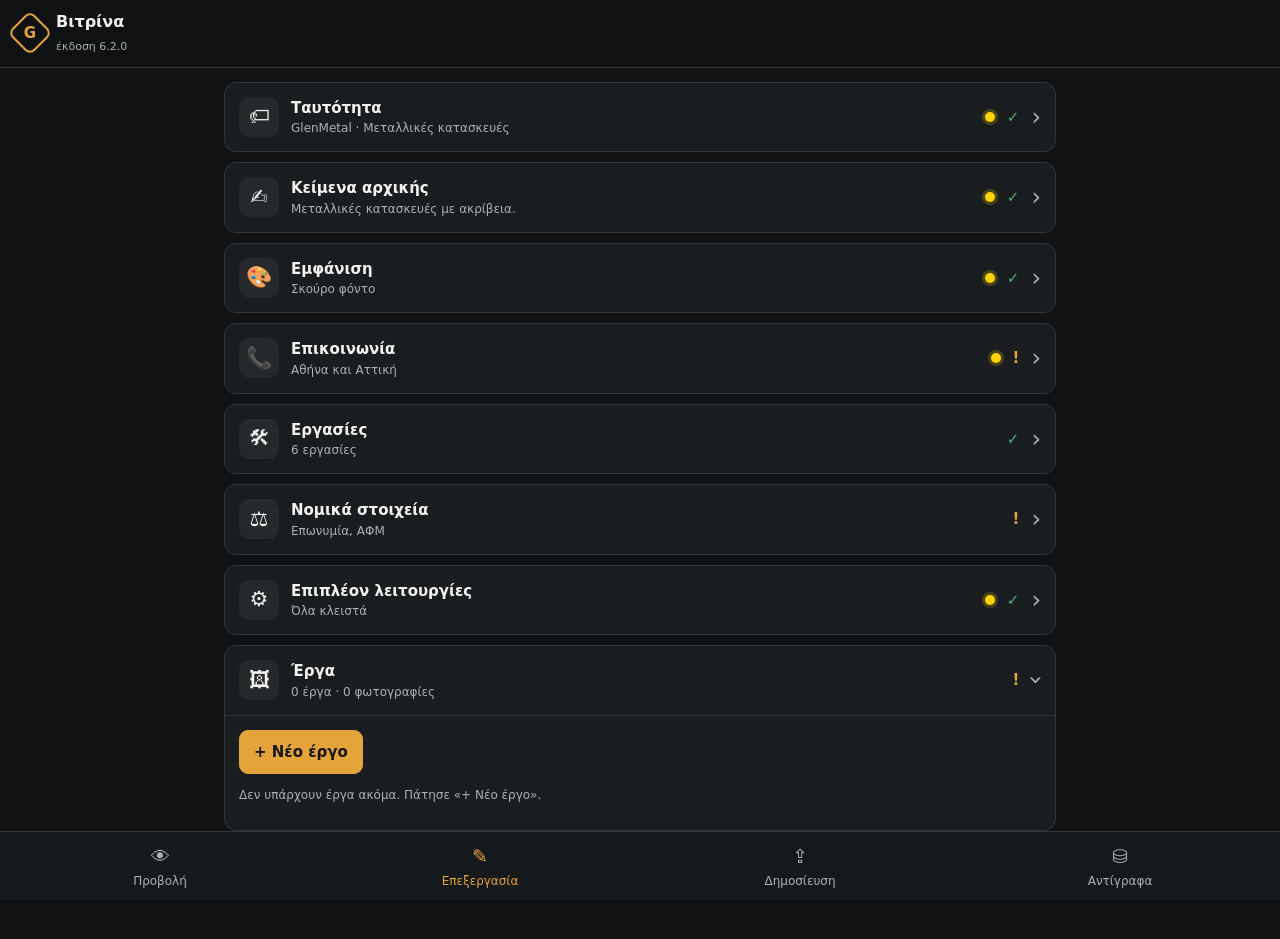
==== commit 1f3855aa: "Βιτρίνα 6.2.0: επιπλέον λειτουργίες με διακόπτη — κριτικές πελατών (μόνο με συγκατάθεση), συχνές ερω" ====
--- a/vitrina/index.html
+++ b/vitrina/index.html
@@ -3,7 +3,7 @@
 <head>
 <meta charset="utf-8">
 <meta name="viewport" content="width=device-width, initial-scale=1, viewport-fit=cover">
-<meta name="app-version" content="6.1.0">
+<meta name="app-version" content="6.2.0">
 <meta name="theme-color" content="#111315">
 <meta http-equiv="Content-Security-Policy" content="default-src 'self'; img-src 'self' blob: data:; style-src 'self' 'unsafe-inline'; script-src 'self' 'unsafe-inline'; frame-src 'self' blob: about:; connect-src 'self'; base-uri 'none'; form-action 'none'; object-src 'none'">
 <meta name="referrer" content="no-referrer">
@@ -70,6 +70,12 @@
 .seg{display:grid;grid-template-columns:1fr 1fr;border:1px solid var(--line);border-radius:10px;overflow:hidden}
 .seg button{background:none;border:0;padding:11px;font-weight:700}.seg button.on{background:var(--accent);color:#171717}
 .logo-prev{width:52px;height:52px;border-radius:10px;border:1px solid var(--line);background:#0f1214 center/contain no-repeat;display:grid;place-items:center;color:var(--muted);font-size:20px}
+.tog{display:flex;gap:12px;align-items:center;padding:12px 0;border-top:1px solid var(--line);cursor:pointer}.tog:first-of-type{border-top:0}
+.tog input{position:absolute;opacity:0;pointer-events:none}.tog .sw{width:48px;height:28px;flex:0 0 48px;border-radius:14px;background:#3a4246;position:relative;transition:.2s}
+.tog .sw:after{content:"";position:absolute;top:3px;left:3px;width:22px;height:22px;border-radius:50%;background:#fff;transition:.2s}
+.tog input:checked+.sw{background:var(--accent)}.tog input:checked+.sw:after{left:23px}.tog input:focus-visible+.sw{outline:2px solid #fff}
+.tog b{display:block}.tog small{display:block;color:var(--muted);font-size:12px}
+.item{border:1px solid var(--line);border-radius:10px;padding:12px;margin:10px 0;background:#1d2225}
 .bk{display:flex;justify-content:space-between;gap:8px;align-items:center;border-top:1px solid var(--line);padding:8px 0}
 </style>
 </head>
@@ -81,7 +87,7 @@
 
 <!-- ΠΡΟΕΠΙΣΚΟΠΗΣΗ -->
 <section class="view" id="v-preview">
-  <div class="row" style="margin-bottom:10px"><span class="hint">Έτσι θα βλέπουν τη σελίδα οι πελάτες σου.</span></div>
+  <div class="row" style="margin-bottom:10px"><span class="hint" style="flex:1">Έτσι θα βλέπουν τη σελίδα οι πελάτες σου.</span><div class="seg" id="langSeg" hidden style="width:120px"><button data-lang="el" class="on">ΕΛ</button><button data-lang="en">EN</button></div></div>
   <iframe id="preview" title="Προεπισκόπηση σελίδας" sandbox="allow-scripts allow-popups"></iframe>
 </section>
 
@@ -132,6 +138,37 @@
     <div class="f"><label for="c-afm">🔢 ΑΦΜ</label><input id="c-afm" inputmode="numeric" maxlength="12"></div>
     <div class="f"><label for="c-gemi">📄 Αριθμός ΓΕΜΗ</label><input id="c-gemi" inputmode="numeric" maxlength="20"></div>
     <div class="f"><label for="c-addr">📍 Έδρα</label><input id="c-addr" maxlength="160"></div>
+  </div></details>
+
+  <details class="sec" name="sec" data-sec="extra"><summary><span class="ic">⚙</span><span class="tt"><b>Επιπλέον λειτουργίες</b><small id="sum-extra"></small></span><span class="nd" hidden></span><span class="st" id="st-extra"></span></summary><div class="body">
+    <p class="hint">Άνοιξε μόνο όσα θέλεις να φαίνονται στη σελίδα σου.</p>
+    <label class="tog"><input type="checkbox" id="f-reviews"><span class="sw"></span><span><b>⭐ Κριτικές πελατών</b><small>Σχόλια πελατών με αστέρια</small></span></label>
+    <label class="tog"><input type="checkbox" id="f-faq"><span class="sw"></span><span><b>❓ Συχνές ερωτήσεις</b><small>Απαντήσεις σε ό,τι ρωτούν συνήθως οι πελάτες</small></span></label>
+    <label class="tog"><input type="checkbox" id="f-en"><span class="sw"></span><span><b>🌐 Σελίδα και στα αγγλικά</b><small>Κουμπί EN για πελάτες από το εξωτερικό</small></span></label>
+  </div></details>
+
+  <details class="sec" name="sec" data-sec="reviews" hidden><summary><span class="ic">⭐</span><span class="tt"><b>Κριτικές πελατών</b><small id="sum-reviews"></small></span><span class="nd" hidden></span><span class="st" id="st-reviews"></span></summary><div class="body">
+    <div class="warn"><b>⚠ Μόνο αληθινές κριτικές.</b> Ο νόμος απαγορεύει τις ψεύτικες ή «φτιαγμένες» κριτικές (πρόστιμα από την Αρχή Προστασίας Καταναλωτή). Γράψε μόνο ό,τι σου είπε ή σου έγραψε πραγματικά ο πελάτης, με τη συγκατάθεσή του, και μόνο μικρό όνομα με αρχικό επωνύμου (π.χ. «Νίκος Π.»).</div>
+    <button class="btn p" id="addReview">+ Νέα κριτική</button>
+    <div id="revList"></div>
+  </div></details>
+
+  <details class="sec" name="sec" data-sec="faq" hidden><summary><span class="ic">❓</span><span class="tt"><b>Συχνές ερωτήσεις</b><small id="sum-faq"></small></span><span class="nd" hidden></span><span class="st" id="st-faq"></span></summary><div class="body">
+    <button class="btn p" id="addFaq">+ Νέα ερώτηση</button>
+    <div id="faqList"></div>
+  </div></details>
+
+  <details class="sec" name="sec" data-sec="en" hidden><summary><span class="ic">🌐</span><span class="tt"><b>Αγγλικά κείμενα</b><small id="sum-en"></small></span><span class="nd" hidden></span><span class="st" id="st-en"></span></summary><div class="body">
+    <p class="hint">Ό,τι αφήσεις κενό, εμφανίζεται στα ελληνικά. Τα αγγλικά των έργων γράφονται μέσα σε κάθε έργο.</p>
+    <div class="f"><label for="en-subtitle">🔧 Τι κάνεις (EN)</label><input id="en-subtitle" maxlength="60" placeholder="e.g. Metal constructions"></div>
+    <div class="f"><label for="en-eyebrow">🏷 Μικρή ετικέτα (EN)</label><input id="en-eyebrow" maxlength="80"></div>
+    <div class="f"><label for="en-title">📣 Κεντρικός τίτλος (EN)</label><input id="en-title" maxlength="90"></div>
+    <div class="f"><label for="en-intro">📝 Περιγραφή (EN)</label><textarea id="en-intro" maxlength="400"></textarea></div>
+    <div class="f"><label for="en-cta">👆 Κουμπί προσφοράς (EN)</label><input id="en-cta" maxlength="30" placeholder="Get a quote"></div>
+    <div class="f"><label for="en-area">📍 Περιοχή (EN)</label><input id="en-area" maxlength="80"></div>
+    <div class="f"><label for="en-hours">🕐 Ωράριο (EN)</label><input id="en-hours" maxlength="80"></div>
+    <div class="f"><label for="en-services">🛠 Εργασίες (EN) — με την ίδια σειρά, μία ανά γραμμή</label><textarea id="en-services" rows="6"></textarea></div>
+    <div class="f"><label for="en-badges">✅ Σήματα εμπιστοσύνης (EN)</label><textarea id="en-badges" rows="3"></textarea></div>
   </div></details>
 
   <details class="sec" name="sec" data-sec="projects" open><summary><span class="ic">🖼</span><span class="tt"><b>Έργα</b><small id="sum-projects"></small></span><span class="nd" hidden></span><span class="st" id="st-projects"></span></summary><div class="body">
@@ -194,7 +231,7 @@
 
 <script>
 "use strict";
-const APP_VERSION = "6.1.0";
+const APP_VERSION = "6.2.0";
 const $ = id => document.getElementById(id);
 $("ver").textContent = "έκδοση " + APP_VERSION;
 
@@ -232,11 +269,18 @@
     title: "Μεταλλικές κατασκευές με ακρίβεια.", intro: "Σχεδιάζουμε και κατασκευάζουμε μεταλλικές λύσεις για κατοικίες και επαγγελματικούς χώρους.",
     cta: "Ζήτα προσφορά", accent: "#e5a33b", hero: null, services: DEFAULT_SERVICES.slice(),
     phone: "", chat: "", email: "", area: "Αθήνα και Αττική", hours: "", fb: "", ig: "",
+    features: { reviews: false, faq: false, en: false }, reviews: [], faq: [],
+    en: { subtitle: "", eyebrow: "", title: "", intro: "", cta: "", area: "", hours: "", services: [], badges: [] },
     logo: null, theme: "dark", badges: ["Κατασκευές κατά παραγγελία", "Προσεγμένη τοποθέτηση"],
     company: { legal: "", afm: "", gemi: "", addr: "" } },
     projects: [], lastBackup: 0, lastChange: 0, seen: {} };
 }
 let S = null;
+function mergeSettings(d, x) {
+  x = x || {};
+  return { ...d, ...x, company: { ...d.company, ...(x.company || {}) }, features: { ...d.features, ...(x.features || {}) }, en: { ...d.en, ...(x.en || {}) },
+    reviews: Array.isArray(x.reviews) ? x.reviews : [], faq: Array.isArray(x.faq) ? x.faq : [] };
+}
 let saveTimer = null;
 function changed() {
   S.lastChange = Date.now(); updateSummaries();
@@ -377,6 +421,12 @@
 body.light .hero:before{background:linear-gradient(90deg,#f6f5f1 0%,#f6f5f1dd 40%,#f6f5f144 100%)}body.light .hero p{color:#3a3f42}
 body.light .cat{background:#fff}body.light .projects{background:#efede7}body.light .proj{background:#fff}body.light .main,body.light .thumb{background:#e4e1da}
 body.light .btn{background:#00000006}body.light .btn.p{background:var(--accent)}
+.tr{display:flex;gap:8px;align-items:center}.lang{border:1px solid var(--line);border-radius:8px;padding:9px 11px;font-weight:800;font-size:13px}
+.revs{display:grid;grid-template-columns:repeat(3,1fr);gap:14px}.rev{margin:0;background:var(--panel);border:1px solid var(--line);border-radius:12px;padding:20px}
+.stars{color:var(--accent);letter-spacing:2px}.stars span{opacity:.25}.rev blockquote{margin:10px 0;font-size:16px;white-space:pre-line}.rev figcaption{color:var(--muted);font-size:14px}
+.faq{background:var(--panel);border:1px solid var(--line);border-radius:10px;margin:0 0 10px}.faq summary{padding:16px 18px;cursor:pointer;font-weight:700}.faq p{margin:0;padding:0 18px 16px;color:var(--muted);white-space:pre-line}
+body.light .rev,body.light .faq{background:#fff}
+@media(max-width:760px){.revs{grid-template-columns:1fr}}
 .legal{max-width:760px;padding:40px 0}.legal h1{font-size:30px}.legal h2{font-size:19px;margin-top:28px}.legal p,.legal li{color:#d0d4d2}
 @media(max-width:760px){.nav{display:none}.cats{grid-template-columns:1fr 1fr}.grid,.contact{grid-template-columns:1fr}section{padding:54px 0}.hero .in{padding:70px 0 60px}}
 @media(max-width:430px){.cats{grid-template-columns:1fr}.acts .btn{width:100%}}`;
@@ -394,45 +444,70 @@
 function cleanSocial(u, host) { try { const x = new URL(String(u || "").trim()); return x.protocol === "https:" && (x.hostname === host || x.hostname.endsWith("." + host)) ? x.href : ""; } catch { return ""; } }
 function intlDigits(p) { p = cleanPhone(p); if (!p) return ""; if (p.startsWith("+")) return p.slice(1); if (p.startsWith("00")) return p.slice(2); return p.length === 10 ? "30" + p : p; }
 
-// url(id) -> διεύθυνση φωτογραφίας· mode: "preview" ή "export"
-function siteHTML(url, mode) {
-  const st = S.settings, c = st.company || {};
+// url(id) -> διεύθυνση φωτογραφίας· mode: "preview" ή "export"· lang: "el" ή "en"
+const T = {
+  el: { nav: ["Εργασίες", "Έργα", "Επικοινωνία"], cta: "Ζήτα προσφορά", call: "☎ Κάλεσέ με", whatEy: "Τι κάνουμε", whatH: "Εργασίες", worksEy: "Δουλειές μας", worksH: "Τα έργα μας",
+    revEy: "Κριτικές", revH: "Τι λένε οι πελάτες", faqEy: "Ερωτήσεις", faqH: "Συχνές ερωτήσεις", conEy: "Επικοινωνία", conH: "Ας μιλήσουμε για το έργο σου.",
+    conP: "Πες μας τι χρειάζεσαι και θα σου απαντήσουμε. Μπορείς να στείλεις και φωτογραφία του χώρου.", area: "Περιοχή εξυπηρέτησης", areaDef: "Κατόπιν συνεννόησης",
+    hours: "Ωράριο", privacy: "Πολιτική απορρήτου", afm: "ΑΦΜ", gemi: "ΓΕΜΗ", subject: "Αίτημα προσφοράς", zoom: "Μεγέθυνση", cmp: "Σύγκριση πριν και μετά",
+    before: "ΠΡΙΝ", after: "ΜΕΤΑ", detail: "Λεπτομέρεια", photo: "Φωτογραφία", close: "Κλείσιμο", sw: "EN", swLang: "en" },
+  en: { nav: ["Services", "Projects", "Contact"], cta: "Get a quote", call: "☎ Call me", whatEy: "What we do", whatH: "Services", worksEy: "Our work", worksH: "Our projects",
+    revEy: "Reviews", revH: "What our customers say", faqEy: "Questions", faqH: "Frequently asked questions", conEy: "Contact", conH: "Let's talk about your project.",
+    conP: "Tell us what you need and we will get back to you. You can also send a photo of the space.", area: "Service area", areaDef: "By arrangement",
+    hours: "Opening hours", privacy: "Privacy policy (in Greek)", afm: "VAT No", gemi: "GEMI", subject: "Quote request", zoom: "Enlarge", cmp: "Before and after comparison",
+    before: "BEFORE", after: "AFTER", detail: "Detail", photo: "Photo", close: "Close", sw: "ΕΛ", swLang: "el" } };
+function siteHTML(url, mode, lang = "el") {
+  const st = S.settings, c = st.company || {}, en = lang === "en" && st.features.en, L = T[en ? "en" : "el"];
+  const tx = k => (en && (st.en[k] || "").trim()) ? st.en[k] : (st[k] || "");
+  const svcEn = (s, i) => (en && (st.en.services || [])[i]) ? st.en.services[i] : s;
+  const catTx = cat => { const i = (st.services || []).indexOf(cat); return i >= 0 ? svcEn(cat, i) : cat; };
+  const cta = tx("cta") || L.cta;
   const tel = cleanPhone(st.phone), chat = intlDigits(st.chat || st.phone), mail = cleanEmail(st.email);
-  const callBtn = tel ? `<a class="btn p" href="tel:${esc(tel)}">☎ Κάλεσέ με</a>` : "";
+  const callBtn = tel ? `<a class="btn p" href="tel:${esc(tel)}">${L.call}</a>` : "";
   const viber = chat ? `<a class="btn" href="viber://chat?number=%2B${esc(chat)}">Viber</a>` : "";
   const wa = chat ? `<a class="btn" href="https://wa.me/${esc(chat)}" target="_blank" rel="noopener noreferrer">WhatsApp</a>` : "";
-  const mailBtn = mail ? `<a class="btn" href="mailto:${esc(mail)}?subject=${encodeURIComponent("Αίτημα προσφοράς")}">✉ Email</a>` : "";
+  const mailBtn = mail ? `<a class="btn" href="mailto:${esc(mail)}?subject=${encodeURIComponent(L.subject)}">✉ Email</a>` : "";
   const logo = st.logo && url(st.logo) ? `<img src="${esc(url(st.logo))}" alt="">` : `<span>${esc((st.name || "?").trim().charAt(0).toUpperCase())}</span>`;
-  const badges = (st.badges || []).length ? `<div class="badges">${st.badges.map(b => `<span>${esc(b)}</span>`).join("")}</div>` : "";
+  const badgeList = (en && (st.en.badges || []).length) ? st.en.badges : (st.badges || []);
+  const badges = badgeList.length ? `<div class="badges">${badgeList.map(b => `<span>${esc(b)}</span>`).join("")}</div>` : "";
   const fb = cleanSocial(st.fb, "facebook.com"), ig = cleanSocial(st.ig, "instagram.com");
   const social = (fb ? `<a class="btn" href="${esc(fb)}" target="_blank" rel="noopener noreferrer">Facebook</a>` : "") + (ig ? `<a class="btn" href="${esc(ig)}" target="_blank" rel="noopener noreferrer">Instagram</a>` : "");
   const heroBg = st.hero && url(st.hero) ? ` style="background-image:url('${esc(url(st.hero))}')"` : "";
-  const services = (st.services || []).map((s, i) => `<div class="cat"><span class="n">${String(i + 1).padStart(2, "0")}</span><h3>${esc(s)}</h3></div>`).join("");
+  const services = (st.services || []).map((s, i) => `<div class="cat"><span class="n">${String(i + 1).padStart(2, "0")}</span><h3>${esc(svcEn(s, i))}</h3></div>`).join("");
   const projects = S.projects.filter(p => p.title || p.photos.length).map(p => {
+    const title = (en && p.title_en) ? p.title_en : p.title, desc = (en && p.desc_en) ? p.desc_en : p.desc;
     let top = "";
     if (p.before && p.after && url(p.before) && url(p.after)) {
-      top = `<div class="ba"><img src="${esc(url(p.after))}" alt="Μετά"><div class="clip"><img src="${esc(url(p.before))}" alt="Πριν"></div><div class="line"></div><span class="t b">ΠΡΙΝ</span><span class="t a">ΜΕΤΑ</span><input type="range" min="0" max="100" value="50" aria-label="Σύγκριση πριν και μετά"></div>`;
+      top = `<div class="ba"><img src="${esc(url(p.after))}" alt="${L.after}"><div class="clip"><img src="${esc(url(p.before))}" alt="${L.before}"></div><div class="line"></div><span class="t b">${L.before}</span><span class="t a">${L.after}</span><input type="range" min="0" max="100" value="50" aria-label="${L.cmp}"></div>`;
     } else if (p.photos[0] && url(p.photos[0])) {
-      top = `<button class="main" data-full="${esc(url(p.photos[0]))}" aria-label="Μεγέθυνση"><img src="${esc(url(p.photos[0]))}" alt="${esc(p.title)}" loading="lazy"></button>`;
+      top = `<button class="main" data-full="${esc(url(p.photos[0]))}" aria-label="${L.zoom}"><img src="${esc(url(p.photos[0]))}" alt="${esc(title)}" loading="lazy"></button>`;
     }
     const rest = (p.before && p.after) ? p.photos : p.photos.slice(1);
     const sz = Math.max(48, Math.min(220, Number(p.thumb) || 90));
-    const thumbs = rest.length ? `<div class="thumbs">${rest.filter(id => url(id)).map(id => `<button class="thumb" style="width:${sz}px;height:${sz}px" data-full="${esc(url(id))}" aria-label="Μεγέθυνση"><img src="${esc(url(id))}" alt="Λεπτομέρεια: ${esc(p.title)}" loading="lazy"></button>`).join("")}</div>` : "";
-    return `<article class="proj">${top}<div class="info">${p.cat ? `<div class="eyebrow">${esc(p.cat)}</div>` : ""}<h3>${esc(p.title)}</h3>${p.desc ? `<p>${esc(p.desc)}</p>` : ""}</div>${thumbs}</article>`;
+    const thumbs = rest.length ? `<div class="thumbs">${rest.filter(id => url(id)).map(id => `<button class="thumb" style="width:${sz}px;height:${sz}px" data-full="${esc(url(id))}" aria-label="${L.zoom}"><img src="${esc(url(id))}" alt="${L.detail}: ${esc(title)}" loading="lazy"></button>`).join("")}</div>` : "";
+    return `<article class="proj">${top}<div class="info">${p.cat ? `<div class="eyebrow">${esc(catTx(p.cat))}</div>` : ""}<h3>${esc(title)}</h3>${desc ? `<p>${esc(desc)}</p>` : ""}</div>${thumbs}</article>`;
   }).join("");
-  const legalLine = [c.legal, c.afm && "ΑΦΜ " + c.afm, c.gemi && "ΓΕΜΗ " + c.gemi, c.addr].filter(Boolean).map(esc).join(" · ");
+  const revs = st.features.reviews ? st.reviews.filter(r => r.ok && (r.text || "").trim()).map(r => { const n = Math.max(1, Math.min(5, +r.stars || 5));
+    return `<figure class="rev"><div class="stars" aria-label="${n}/5">${"★".repeat(n)}<span>${"★".repeat(5 - n)}</span></div><blockquote>${esc(r.text)}</blockquote>${r.name ? `<figcaption>— ${esc(r.name)}</figcaption>` : ""}</figure>`; }).join("") : "";
+  const faqs = st.features.faq ? st.faq.filter(f => (f.q || "").trim() && (f.a || "").trim()).map(f => {
+    const q = (en && f.q_en) ? f.q_en : f.q, a = (en && f.a_en) ? f.a_en : f.a; return `<details class="faq"><summary>${esc(q)}</summary><p>${esc(a)}</p></details>`; }).join("") : "";
+  const legalLine = [c.legal, c.afm && L.afm + " " + c.afm, c.gemi && L.gemi + " " + c.gemi, c.addr].filter(Boolean).map(esc).join(" · ");
   const privacyHref = mode === "export" ? "politiki-aporritou.html" : "#";
+  const langSw = st.features.en ? `<a class="lang" href="${mode === "export" ? (en ? "index.html" : "en.html") : "#"}" hreflang="${L.swLang}" lang="${L.swLang}">${L.sw}</a>` : "";
   const css = mode === "export" ? `<link rel="stylesheet" href="stil.css">` : `<style>${SITE_CSS}</style>`;
   const js = mode === "export" ? `<script src="skript.js" defer><\/script>` : `<script>${SITE_JS}<\/script>`;
   const csp = mode === "export" ? `<meta http-equiv="Content-Security-Policy" content="default-src 'none'; img-src 'self'; style-src 'self' 'unsafe-inline'; script-src 'self'; base-uri 'none'; form-action 'none'">` : "";
-  return `<!doctype html><html lang="el"><head><meta charset="utf-8"><meta name="viewport" content="width=device-width, initial-scale=1">${csp}<meta name="referrer" content="strict-origin-when-cross-origin"><meta name="description" content="${esc((st.intro || "").slice(0, 160))}"><meta name="generator" content="Βιτρίνα GlenApps ${APP_VERSION}"><title>${esc(st.name)}${st.subtitle ? " | " + esc(st.subtitle) : ""}</title>${css}<style>:root{--accent:${cleanColor(st.accent)}}</style></head><body class="${st.theme === "light" ? "light" : ""}">
-<header class="topbar"><div class="wrap"><a class="brand" href="#"><div class="mark${st.logo && url(st.logo) ? " img" : ""}">${logo}</div><div><b>${esc(st.name)}</b><small>${esc(st.subtitle)}</small></div></a><nav class="nav"><a href="#ergasies">Εργασίες</a><a href="#erga">Έργα</a><a href="#epikoinonia">Επικοινωνία</a></nav><a class="btn p" href="#epikoinonia">${esc(st.cta || "Ζήτα προσφορά")}</a></div></header>
-<main><section class="hero"${heroBg}><div class="wrap"><div class="in"><div class="eyebrow">${esc(st.eyebrow)}</div><h1>${esc(st.title)}</h1><p>${esc(st.intro)}</p><div class="acts">${callBtn}${viber}<a class="btn" href="#epikoinonia">${esc(st.cta || "Ζήτα προσφορά")} ↗</a></div>${badges}</div></div></section>
-${services ? `<section id="ergasies"><div class="wrap"><div class="head"><div class="eyebrow">Τι κάνουμε</div><h2>Εργασίες</h2></div><div class="cats">${services}</div></div></section>` : ""}
-${projects ? `<section class="projects" id="erga"><div class="wrap"><div class="head"><div class="eyebrow">Δουλειές μας</div><h2>Τα έργα μας</h2></div><div class="grid">${projects}</div></div></section>` : ""}
-<section id="epikoinonia"><div class="wrap"><div class="head"><div class="eyebrow">Επικοινωνία</div><h2>Ας μιλήσουμε για το έργο σου.</h2></div><div class="contact"><div class="box"><h3>${esc(st.cta || "Ζήτα προσφορά")}</h3><p>Πες μας τι χρειάζεσαι και θα σου απαντήσουμε. Μπορείς να στείλεις και φωτογραφία του χώρου.</p><div class="acts">${callBtn}${viber}${wa}${mailBtn}</div>${social ? `<div class="acts">${social}</div>` : ""}</div><div class="box"><h3>Περιοχή εξυπηρέτησης</h3><p>${esc(st.area || "Κατόπιν συνεννόησης")}</p>${st.hours ? `<h3>Ωράριο</h3><p>${esc(st.hours)}</p>` : ""}</div></div></div></section></main>
-<footer><div class="wrap">© <span id="yr"></span> ${esc(st.name)}${legalLine ? "<br>" + legalLine : ""}<br><a href="${privacyHref}">Πολιτική απορρήτου</a></div></footer>
-<div class="lb" id="lb" role="dialog" aria-label="Φωτογραφία"><button id="lbx" aria-label="Κλείσιμο">×</button><img id="lbimg" alt="Φωτογραφία έργου"></div>${js}</body></html>`;
+  const alt = (mode === "export" && st.features.en) ? `<link rel="alternate" hreflang="el" href="index.html"><link rel="alternate" hreflang="en" href="en.html">` : "";
+  return `<!doctype html><html lang="${en ? "en" : "el"}"><head><meta charset="utf-8"><meta name="viewport" content="width=device-width, initial-scale=1">${csp}<meta name="referrer" content="strict-origin-when-cross-origin"><meta name="description" content="${esc(tx("intro").slice(0, 160))}"><meta name="generator" content="Βιτρίνα GlenApps ${APP_VERSION}">${alt}<title>${esc(st.name)}${tx("subtitle") ? " | " + esc(tx("subtitle")) : ""}</title>${css}<style>:root{--accent:${cleanColor(st.accent)}}</style></head><body class="${st.theme === "light" ? "light" : ""}">
+<header class="topbar"><div class="wrap"><a class="brand" href="#"><div class="mark${st.logo && url(st.logo) ? " img" : ""}">${logo}</div><div><b>${esc(st.name)}</b><small>${esc(tx("subtitle"))}</small></div></a><nav class="nav"><a href="#ergasies">${L.nav[0]}</a><a href="#erga">${L.nav[1]}</a><a href="#epikoinonia">${L.nav[2]}</a></nav><div class="tr">${langSw}<a class="btn p" href="#epikoinonia">${esc(cta)}</a></div></div></header>
+<main><section class="hero"${heroBg}><div class="wrap"><div class="in"><div class="eyebrow">${esc(tx("eyebrow"))}</div><h1>${esc(tx("title"))}</h1><p>${esc(tx("intro"))}</p><div class="acts">${callBtn}${viber}<a class="btn" href="#epikoinonia">${esc(cta)} ↗</a></div>${badges}</div></div></section>
+${services ? `<section id="ergasies"><div class="wrap"><div class="head"><div class="eyebrow">${L.whatEy}</div><h2>${L.whatH}</h2></div><div class="cats">${services}</div></div></section>` : ""}
+${projects ? `<section class="projects" id="erga"><div class="wrap"><div class="head"><div class="eyebrow">${L.worksEy}</div><h2>${L.worksH}</h2></div><div class="grid">${projects}</div></div></section>` : ""}
+${revs ? `<section id="kritikes"><div class="wrap"><div class="head"><div class="eyebrow">${L.revEy}</div><h2>${L.revH}</h2></div><div class="revs">${revs}</div></div></section>` : ""}
+${faqs ? `<section id="erotiseis" class="faqs"><div class="wrap"><div class="head"><div class="eyebrow">${L.faqEy}</div><h2>${L.faqH}</h2></div>${faqs}</div></section>` : ""}
+<section id="epikoinonia"><div class="wrap"><div class="head"><div class="eyebrow">${L.conEy}</div><h2>${L.conH}</h2></div><div class="contact"><div class="box"><h3>${esc(cta)}</h3><p>${L.conP}</p><div class="acts">${callBtn}${viber}${wa}${mailBtn}</div>${social ? `<div class="acts">${social}</div>` : ""}</div><div class="box"><h3>${L.area}</h3><p>${esc(tx("area") || L.areaDef)}</p>${tx("hours") ? `<h3>${L.hours}</h3><p>${esc(tx("hours"))}</p>` : ""}</div></div></div></section></main>
+<footer><div class="wrap">© <span id="yr"></span> ${esc(st.name)}${legalLine ? "<br>" + legalLine : ""}<br><a href="${privacyHref}">${L.privacy}</a></div></footer>
+<div class="lb" id="lb" role="dialog" aria-label="${L.photo}"><button id="lbx" aria-label="${L.close}">×</button><img id="lbimg" alt="${L.photo}"></div>${js}</body></html>`;
 }
 
 function privacyHTML() {
@@ -451,10 +526,13 @@
 }
 
 /* ================= Προβολή ================= */
+let previewLang = "el";
+$("langSeg").addEventListener("click", e => { const b = e.target.closest("[data-lang]"); if (!b) return; previewLang = b.dataset.lang;
+  document.querySelectorAll("#langSeg button").forEach(x => x.classList.toggle("on", x === b)); refreshPreview(); });
 async function refreshPreview() {
   const ids = usedPhotoIds(); const m = new Map();
   for (const id of ids) { const b = await phGet(id); if (b) m.set(id, "data:" + (b.type || "image/jpeg") + ";base64," + await blobToB64(b)); }
-  $("preview").srcdoc = siteHTML(id => m.get(id) || "", "preview");
+  $("preview").srcdoc = siteHTML(id => m.get(id) || "", "preview", S.settings.features.en ? previewLang : "el");
 }
 
 /* ================= Επεξεργασία ================= */
@@ -466,6 +544,10 @@
   $("s-services").value = (S.settings.services || []).join("\n");
   $("s-hero-state").textContent = S.settings.hero ? "✓ υπάρχει" : "καμία";
   $("s-badges").value = (S.settings.badges || []).join("\n");
+  const F = S.settings.features; $("f-reviews").checked = F.reviews; $("f-faq").checked = F.faq; $("f-en").checked = F.en;
+  for (const k of EN_KEYS) $("en-" + k).value = S.settings.en[k] || "";
+  $("en-services").value = (S.settings.en.services || []).join("\n"); $("en-badges").value = (S.settings.en.badges || []).join("\n");
+  applyFeatures(); renderReviews(); renderFaq();
   renderLook(); renderLogo(); updateSummaries(); renderNewDots();
 }
 for (const [id, k] of Object.entries(FIELDS)) $(id).addEventListener("input", e => { S.settings[k] = e.target.value; changed(); });
@@ -498,6 +580,51 @@
   try { const id = uid(); await phPut(id, await cleanLogo(f)); S.settings.logo = id; changed(); await sweepPhotos(); renderLogo(); } catch (er) { alert(er.message); } });
 $("s-logo-del").onclick = async () => { S.settings.logo = null; changed(); await sweepPhotos(); renderLogo(); };
 $("s-name").addEventListener("input", renderLogo);
+
+/* Επιπλέον λειτουργίες */
+const EN_KEYS = ["subtitle", "eyebrow", "title", "intro", "cta", "area", "hours"];
+function applyFeatures() {
+  const F = S.settings.features;
+  document.querySelector('.sec[data-sec="reviews"]').hidden = !F.reviews;
+  document.querySelector('.sec[data-sec="faq"]').hidden = !F.faq;
+  document.querySelector('.sec[data-sec="en"]').hidden = !F.en;
+  $("langSeg").hidden = !F.en; if (!F.en) previewLang = "el";
+}
+for (const k of ["reviews", "faq", "en"]) $("f-" + k).addEventListener("change", e => {
+  S.settings.features[k] = e.target.checked; changed(); applyFeatures(); renderProjects(); renderFaq();
+  if (e.target.checked) { const d = document.querySelector('.sec[data-sec="' + k + '"]'); setTimeout(() => d.scrollIntoView({ behavior: "smooth", block: "nearest" }), 50); }
+});
+for (const k of EN_KEYS) $("en-" + k).addEventListener("input", e => { S.settings.en[k] = e.target.value; changed(); });
+$("en-services").addEventListener("input", e => { S.settings.en.services = e.target.value.split("\n").map(x => x.trim()).slice(0, 12); changed(); });
+$("en-badges").addEventListener("input", e => { S.settings.en.badges = e.target.value.split("\n").map(x => x.trim()).filter(Boolean).slice(0, 4); changed(); });
+
+function renderReviews() {
+  const L = S.settings.reviews;
+  $("revList").innerHTML = L.length ? L.map((r, i) => `<div class="item"><div class="proj-head"><b>⭐ ${i + 1}</b><div class="row"><button class="btn s" data-r="up" data-i="${i}" ${i ? "" : "disabled"}>▲</button><button class="btn s d" data-r="del" data-i="${i}">Διαγραφή</button></div></div>
+    <div class="f"><label>👤 Όνομα (μικρό + αρχικό επωνύμου)</label><input data-rk="name" data-i="${i}" value="${esc(r.name)}" maxlength="30" placeholder="π.χ. Νίκος Π."></div>
+    <div class="f"><label>⭐ Αστέρια</label><select data-rk="stars" data-i="${i}">${[5, 4, 3, 2, 1].map(n => `<option value="${n}"${(r.stars || 5) == n ? " selected" : ""}>${"★".repeat(n)}${"☆".repeat(5 - n)}</option>`).join("")}</select></div>
+    <div class="f"><label>💬 Τι είπε ο πελάτης</label><textarea data-rk="text" data-i="${i}" maxlength="400">${esc(r.text)}</textarea></div>
+    <label class="check"><input type="checkbox" data-rk="ok" data-i="${i}" ${r.ok ? "checked" : ""}><span>Ο πελάτης <b>συμφώνησε</b> να δημοσιευτεί. ${r.ok ? "" : '<span class="hint">(Χωρίς αυτό δεν εμφανίζεται.)</span>'}</span></label></div>`).join("")
+    : `<p class="hint">Καμία κριτική ακόμα.</p>`;
+}
+$("addReview").onclick = () => { S.settings.reviews.unshift({ name: "", stars: 5, text: "", ok: false }); changed(); renderReviews(); };
+$("revList").addEventListener("input", e => { const t = e.target, k = t.dataset.rk; if (!k || k === "ok") return; S.settings.reviews[+t.dataset.i][k] = k === "stars" ? +t.value : t.value; changed(); });
+$("revList").addEventListener("change", e => { const t = e.target; if (t.dataset.rk === "ok") { S.settings.reviews[+t.dataset.i].ok = t.checked; changed(); renderReviews(); } else if (t.dataset.rk === "stars") { S.settings.reviews[+t.dataset.i].stars = +t.value; changed(); } });
+$("revList").addEventListener("click", e => { const b = e.target.closest("[data-r]"); if (!b) return; const i = +b.dataset.i, L = S.settings.reviews;
+  if (b.dataset.r === "del") { if (!confirm("Να διαγραφεί η κριτική;")) return; L.splice(i, 1); } else if (i > 0) [L[i - 1], L[i]] = [L[i], L[i - 1]]; changed(); renderReviews(); });
+
+function renderFaq() {
+  const L = S.settings.faq, en = S.settings.features.en;
+  $("faqList").innerHTML = L.length ? L.map((f, i) => `<div class="item"><div class="proj-head"><b>❓ ${i + 1}</b><div class="row"><button class="btn s" data-q="up" data-i="${i}" ${i ? "" : "disabled"}>▲</button><button class="btn s d" data-q="del" data-i="${i}">Διαγραφή</button></div></div>
+    <div class="f"><label>❓ Ερώτηση</label><input data-qk="q" data-i="${i}" value="${esc(f.q)}" maxlength="140" placeholder="π.χ. Βγάζετε τιμολόγιο;"></div>
+    <div class="f"><label>💡 Απάντηση</label><textarea data-qk="a" data-i="${i}" maxlength="600">${esc(f.a)}</textarea></div>
+    ${en ? `<div class="f"><label>❓ Ερώτηση (EN)</label><input data-qk="q_en" data-i="${i}" value="${esc(f.q_en)}" maxlength="140"></div><div class="f"><label>💡 Απάντηση (EN)</label><textarea data-qk="a_en" data-i="${i}" maxlength="600">${esc(f.a_en)}</textarea></div>` : ""}</div>`).join("")
+    : `<p class="hint">Καμία ερώτηση ακόμα.</p>`;
+}
+$("addFaq").onclick = () => { S.settings.faq.push({ q: "", a: "", q_en: "", a_en: "" }); changed(); renderFaq(); };
+$("faqList").addEventListener("input", e => { const t = e.target, k = t.dataset.qk; if (!k) return; S.settings.faq[+t.dataset.i][k] = t.value; changed(); });
+$("faqList").addEventListener("click", e => { const b = e.target.closest("[data-q]"); if (!b) return; const i = +b.dataset.i, L = S.settings.faq;
+  if (b.dataset.q === "del") { if (!confirm("Να διαγραφεί η ερώτηση;")) return; L.splice(i, 1); } else if (i > 0) [L[i - 1], L[i]] = [L[i], L[i - 1]]; changed(); renderFaq(); });
 
 /* Σύνοψη και κατάσταση ανά ενότητα */
 function setSt(sec, ok, sum) { const st = $("st-" + sec); st.textContent = ok ? "✓" : "!"; st.className = "st " + (ok ? "ok" : "no"); st.title = ok ? "Συμπληρωμένο" : "Θέλει συμπλήρωση"; $("sum-" + sec).textContent = sum; }
@@ -511,10 +638,16 @@
   setSt("services", (st.services || []).length > 0, (st.services || []).length + " εργασίες");
   setSt("legal", !!(c.legal && c.afm), c.legal ? c.legal : "Επωνυμία, ΑΦΜ");
   const n = S.projects.length, ph = S.projects.reduce((a, p) => a + p.photos.length, 0);
+  const F = st.features, on = ["reviews", "faq", "en"].filter(k => F[k]);
+  setSt("extra", true, on.length ? on.map(k => ({ reviews: "Κριτικές", faq: "Ερωτήσεις", en: "Αγγλικά" })[k]).join(" · ") : "Όλα κλειστά");
+  const okRev = st.reviews.filter(r => r.ok && r.text.trim()).length;
+  setSt("reviews", okRev > 0, okRev + " με συγκατάθεση από " + st.reviews.length);
+  setSt("faq", st.faq.some(f => f.q.trim() && f.a.trim()), st.faq.length + " ερωτήσεις");
+  setSt("en", !!(st.en.title || "").trim(), st.en.title || "Αγγλικός τίτλος, περιγραφή");
   setSt("projects", S.projects.some(p => p.photos.length), n + " έργα · " + ph + " φωτογραφίες");
 }
 /* Κίτρινη τελεία για νέες ρυθμίσεις: σβήνει μόλις ανοίξει η ενότητα */
-const NEW_SECS = ["ident", "texts", "look", "contact"];
+const NEW_SECS = ["ident", "texts", "look", "contact", "extra"];
 function renderNewDots() {
   S.seen = S.seen || {};
   document.querySelectorAll(".sec").forEach(d => { const k = d.dataset.sec, isNew = NEW_SECS.includes(k) && !S.seen[k]; d.querySelector(".nd").hidden = !isNew; });
@@ -533,7 +666,7 @@
 $("s-hero-del").onclick = async () => { S.settings.hero = null; changed(); await sweepPhotos(); fillSettings(); };
 
 $("addProject").onclick = () => {
-  S.projects.unshift({ id: uid(), title: "", cat: (S.settings.services || [])[0] || "", desc: "", photos: [], thumb: 90, before: null, after: null });
+  S.projects.unshift({ id: uid(), title: "", title_en: "", desc_en: "", cat: (S.settings.services || [])[0] || "", desc: "", photos: [], thumb: 90, before: null, after: null });
   changed(); renderProjects();
   const t = document.querySelector("#projList .proj input"); if (t) t.focus();
 };
@@ -561,6 +694,7 @@
       <div class="f"><label>Τίτλος έργου</label><input data-k="title" data-p="${i}" value="${esc(p.title)}" maxlength="80" placeholder="π.χ. Κάγκελα μπαλκονιού"></div>
       <div class="f"><label>Κατηγορία</label><select data-k="cat" data-p="${i}">${opts || "<option></option>"}</select></div>
       <div class="f"><label>Περιγραφή</label><textarea data-k="desc" data-p="${i}" maxlength="600">${esc(p.desc)}</textarea></div>
+      ${S.settings.features.en ? `<div class="f"><label>🌐 Τίτλος (EN)</label><input data-k="title_en" data-p="${i}" value="${esc(p.title_en)}" maxlength="80"></div><div class="f"><label>🌐 Περιγραφή (EN)</label><textarea data-k="desc_en" data-p="${i}" maxlength="600">${esc(p.desc_en)}</textarea></div>` : ""}
       <div class="row"><label class="btn s p">+ Φωτογραφίες<input type="file" accept="image/*" multiple hidden data-a="addph" data-p="${i}"></label><span class="hint">${p.photos.length} φωτογραφίες · η ★ είναι η μεγάλη</span></div>
       <div class="chips">${chips.join("")}</div>
       ${p.photos.length > 1 ? `<div class="f"><label>Μέγεθος μικρών φωτογραφιών: <span id="tv-${i}">${p.thumb || 90}</span> px</label><input type="range" min="48" max="220" value="${p.thumb || 90}" data-k="thumb" data-p="${i}"></div>` : ""}
@@ -639,6 +773,7 @@
   }
   files.unshift(
     { name: "index.html", data: enc.encode(siteHTML(id => names.get(id) || "", "export")) },
+    ...(S.settings.features.en ? [{ name: "en.html", data: enc.encode(siteHTML(id => names.get(id) || "", "export", "en")) }] : []),
     { name: "stil.css", data: enc.encode(SITE_CSS) },
     { name: "skript.js", data: enc.encode(SITE_JS) },
     { name: "politiki-aporritou.html", data: enc.encode(privacyHTML()) },
@@ -697,8 +832,8 @@
   await keepPrin("πριν από επαναφορά");
   for (const [id, b64] of Object.entries(d.photos)) { if (!/^[A-Za-z0-9]{1,40}$/.test(id)) continue; await phPut(id, b64ToBlob(b64)); }
   const def = defaultState();
-  S = { ...def, ...d.state, settings: { ...def.settings, ...d.state.settings, company: { ...def.settings.company, ...(d.state.settings.company || {}) } }, lastBackup: S.lastBackup };
-  S.projects = S.projects.map(p => ({ id: p.id || uid(), title: String(p.title || ""), cat: String(p.cat || ""), desc: String(p.desc || ""), photos: Array.isArray(p.photos) ? p.photos.filter(x => d.photos[x]) : [], thumb: +p.thumb || 90, before: d.photos[p.before] ? p.before : null, after: d.photos[p.after] ? p.after : null }));
+  S = { ...def, ...d.state, settings: mergeSettings(def.settings, d.state.settings), lastBackup: S.lastBackup, seen: S.seen || {} };
+  S.projects = S.projects.map(p => ({ id: p.id || uid(), title: String(p.title || ""), cat: String(p.cat || ""), desc: String(p.desc || ""), title_en: String(p.title_en || ""), desc_en: String(p.desc_en || ""), photos: Array.isArray(p.photos) ? p.photos.filter(x => d.photos[x]) : [], thumb: +p.thumb || 90, before: d.photos[p.before] ? p.before : null, after: d.photos[p.after] ? p.after : null }));
   if (S.settings.hero && !d.photos[S.settings.hero]) S.settings.hero = null;
   if (S.settings.logo && !d.photos[S.settings.logo]) S.settings.logo = null;
   await saveNow(); await sweepPhotos(); fillSettings(); renderProjects(); renderBackup();
@@ -741,7 +876,7 @@
 (async function start() {
   try {
     const saved = await kvGet("state"), def = defaultState();
-    S = saved ? { ...def, seen: {}, ...saved, settings: { ...def.settings, ...saved.settings, company: { ...def.settings.company, ...(saved.settings.company || {}) } } } : def;
+    S = saved ? { ...def, seen: {}, ...saved, settings: mergeSettings(def.settings, saved.settings) } : def;
     if (navigator.storage && navigator.storage.persist) { try { await navigator.storage.persist(); } catch {} }
   } catch (e) { S = defaultState(); alert("Η αποθήκευση της συσκευής δεν είναι διαθέσιμη (π.χ. ιδιωτική περιήγηση). Οι αλλαγές δεν θα κρατηθούν."); }
   fillSettings(); await renderProjects(); refreshBackupWarn(); show("edit");
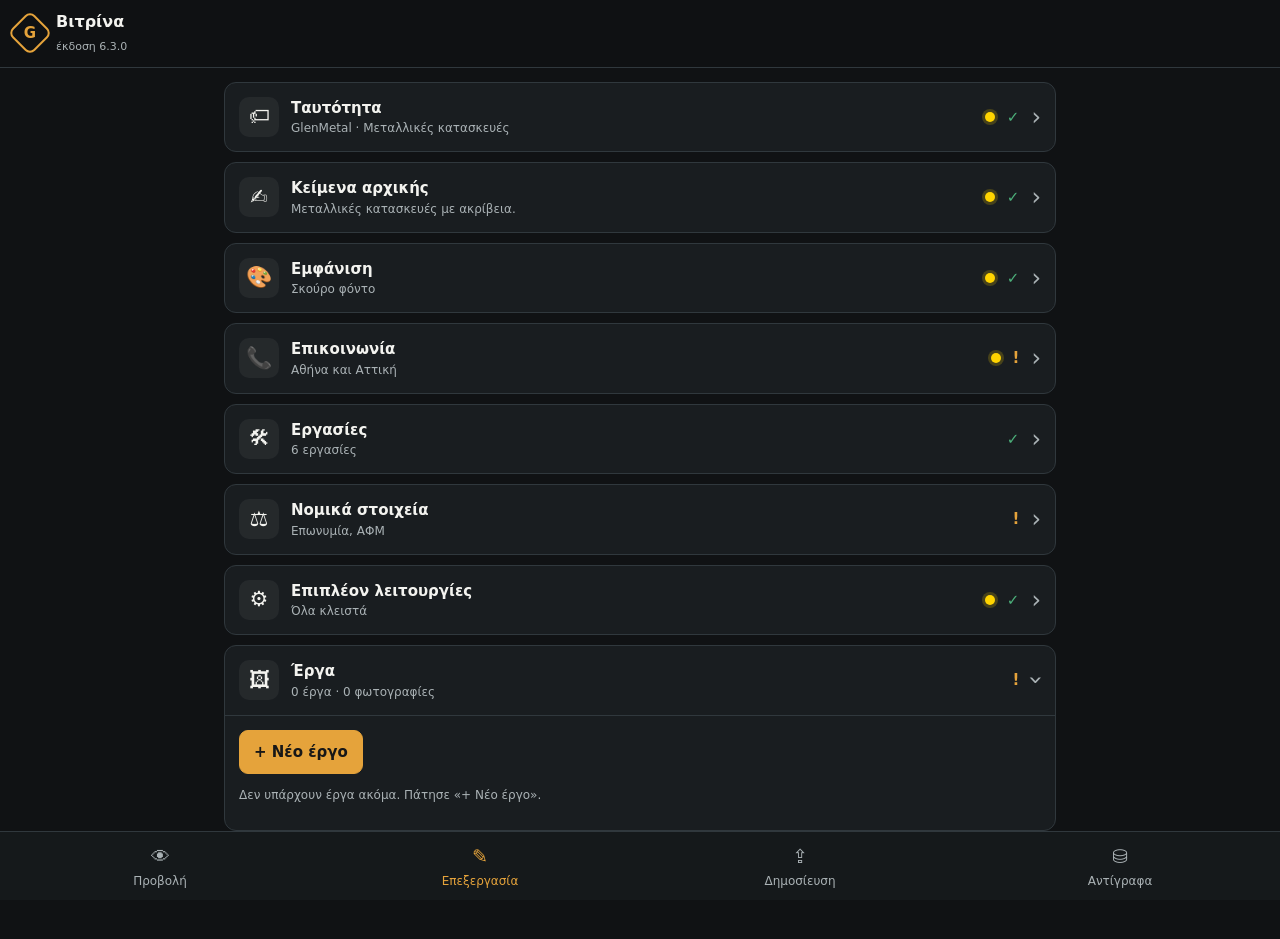
==== commit a3c450f8: "Βιτρίνα 6.3.0: εστίαση/σκίαση φωτογραφίας αρχικής, Εργασίες με παράθυρο έργων (ίδια μηχανή με το Δρο" ====
--- a/vitrina/index.html
+++ b/vitrina/index.html
@@ -3,7 +3,7 @@
 <head>
 <meta charset="utf-8">
 <meta name="viewport" content="width=device-width, initial-scale=1, viewport-fit=cover">
-<meta name="app-version" content="6.2.0">
+<meta name="app-version" content="6.3.0">
 <meta name="theme-color" content="#111315">
 <meta http-equiv="Content-Security-Policy" content="default-src 'self'; img-src 'self' blob: data:; style-src 'self' 'unsafe-inline'; script-src 'self' 'unsafe-inline'; frame-src 'self' blob: about:; connect-src 'self'; base-uri 'none'; form-action 'none'; object-src 'none'">
 <meta name="referrer" content="no-referrer">
@@ -115,7 +115,8 @@
     <div class="f"><label>🌗 Φόντο σελίδας <i class="nf" data-new="look"></i></label>
       <div class="seg" id="themeSeg"><button data-theme="dark">🌙 Σκούρο</button><button data-theme="light">☀ Ανοιχτό</button></div></div>
     <div class="f"><label>🌄 Μεγάλη φωτογραφία αρχικής</label>
-      <div class="row"><label class="btn s">Επιλογή<input type="file" accept="image/*" hidden id="s-hero"></label><button class="btn s" id="s-hero-blur">▦ Θόλωμα</button><button class="btn s d" id="s-hero-del">Αφαίρεση</button><span id="s-hero-state" class="hint"></span></div></div>
+      <div class="row"><label class="btn s">Επιλογή<input type="file" accept="image/*" hidden id="s-hero"></label><button class="btn s" id="s-hero-blur">▦ Θόλωμα</button><button class="btn s d" id="s-hero-del">Αφαίρεση</button><span id="s-hero-state" class="hint"></span></div>
+      <div id="s-hero-pos"><div class="row"><label class="hint" for="s-hx">↔ Εστίαση</label><input id="s-hx" type="range" min="0" max="100" style="flex:1"></div><div class="row"><label class="hint" for="s-hy">↕ Εστίαση</label><input id="s-hy" type="range" min="0" max="100" style="flex:1"></div><div class="row"><label class="hint" for="s-hd">🌓 Σκίαση</label><input id="s-hd" type="range" min="0" max="100" style="flex:1"></div><span class="hint">Διάλεξε ποιο σημείο της φωτογραφίας φαίνεται και πόσο σκουραίνει για να διαβάζονται τα γράμματα.</span></div></div>
   </div></details>
 
   <details class="sec" name="sec" data-sec="contact"><summary><span class="ic">📞</span><span class="tt"><b>Επικοινωνία</b><small id="sum-contact"></small></span><span class="nd" hidden></span><span class="st" id="st-contact"></span></summary><div class="body">
@@ -231,7 +232,7 @@
 
 <script>
 "use strict";
-const APP_VERSION = "6.2.0";
+const APP_VERSION = "6.3.0";
 const $ = id => document.getElementById(id);
 $("ver").textContent = "έκδοση " + APP_VERSION;
 
@@ -429,12 +430,31 @@
 @media(max-width:760px){.revs{grid-template-columns:1fr}}
 .legal{max-width:760px;padding:40px 0}.legal h1{font-size:30px}.legal h2{font-size:19px;margin-top:28px}.legal p,.legal li{color:#d0d4d2}
 @media(max-width:760px){.nav{display:none}.cats{grid-template-columns:1fr 1fr}.grid,.contact{grid-template-columns:1fr}section{padding:54px 0}.hero .in{padding:70px 0 60px}}
-@media(max-width:430px){.cats{grid-template-columns:1fr}.acts .btn{width:100%}}`;
+@media(max-width:430px){.cats{grid-template-columns:1fr}.acts .btn{width:100%}}
+.hero:before{opacity:var(--dim,1)}
+.cat.go{display:block;width:100%;text-align:left;font:inherit;color:inherit;cursor:pointer}.cat.go:hover,.cat.go:focus-visible{border-color:var(--accent)}
+.cat .cn{display:block;margin-top:10px;color:var(--accent);font-size:13px;font-weight:700}
+.md{position:fixed;inset:0;background:#050607e6;z-index:25;display:none;overflow:auto;padding:12px}.md.on{display:block}
+.mdin{position:relative;max-width:900px;margin:32px auto;background:var(--bg);border:1px solid var(--line);border-radius:14px;padding:18px}
+.mdx,.mdb{position:absolute;top:10px;width:40px;height:40px;border-radius:50%;border:1px solid var(--line);background:var(--panel);color:var(--text);font-size:22px;line-height:1;cursor:pointer;z-index:2}.mdx{right:10px}.mdb{left:10px}
+.mdin h3{margin:4px 50px 16px}.mdg{display:grid;grid-template-columns:repeat(auto-fill,minmax(150px,1fr));gap:12px}
+.mdi{display:flex;flex-direction:column;gap:8px;padding:0;background:var(--panel);border:1px solid var(--line);border-radius:10px;overflow:hidden;cursor:pointer;color:var(--text);font:inherit;text-align:left}
+.mdi img{width:100%;aspect-ratio:4/3;object-fit:cover;display:block}.mdi span{padding:0 10px 10px;font-weight:700}
+.mdin article.proj{margin-top:46px}`;
 
 const SITE_JS = `(function(){var lb=document.getElementById("lb"),li=document.getElementById("lbimg");
 document.addEventListener("click",function(e){var t=e.target.closest("[data-full]");if(t){li.src=t.getAttribute("data-full");lb.classList.add("on");return}if(lb.classList.contains("on")&&(e.target===lb||e.target.closest("#lbx"))){lb.classList.remove("on");li.removeAttribute("src")}});
 document.addEventListener("keydown",function(e){if(e.key==="Escape")lb.classList.remove("on")});
-document.querySelectorAll(".ba input").forEach(function(r){r.addEventListener("input",function(){var b=r.closest(".ba");b.querySelector(".clip").style.clipPath="inset(0 "+(100-r.value)+"% 0 0)";b.querySelector(".line").style.left=r.value+"%"})});
+document.addEventListener("input",function(e){var r=e.target;if(!r.matches||!r.matches(".ba input"))return;var b=r.closest(".ba");b.querySelector(".clip").style.clipPath="inset(0 "+(100-r.value)+"% 0 0)";b.querySelector(".line").style.left=r.value+"%"});
+var md=document.getElementById("md"),mc=document.getElementById("mdc"),lista=null;
+function mdOpen(n,piso){mc.innerHTML="";if(piso){var k=document.createElement("button");k.type="button";k.className="mdb";k.setAttribute("aria-label",document.documentElement.lang==="en"?"Back":"Πίσω");k.textContent="‹";k.addEventListener("click",function(){mdOpen(piso)});mc.appendChild(k)}mc.appendChild(n);md.classList.add("on");md.scrollTop=0}
+function mdClose(){md.classList.remove("on");mc.innerHTML="";lista=null}
+document.addEventListener("click",function(e){var c=e.target.closest(".cat.go");if(c){var cat=c.getAttribute("data-cat"),w=document.createElement("div"),h=document.createElement("h3"),g=document.createElement("div");h.textContent=c.querySelector("h3").textContent;g.className="mdg";
+document.querySelectorAll("main article.proj").forEach(function(a,i){if(a.getAttribute("data-cat")!==cat)return;var b=document.createElement("button");b.type="button";b.className="mdi";b.setAttribute("data-pi",i);var im=a.querySelector(".ba > img, .main img, .thumb img");if(im){var x=document.createElement("img");x.src=im.getAttribute("src");x.alt="";x.loading="lazy";b.appendChild(x)}var t=document.createElement("span");t.textContent=a.getAttribute("data-t")||"";b.appendChild(t);g.appendChild(b)});
+w.appendChild(h);w.appendChild(g);lista=w;mdOpen(w);return}
+var p=e.target.closest("[data-pi]");if(p){var a=document.querySelectorAll("main article.proj")[+p.getAttribute("data-pi")];if(a)mdOpen(a.cloneNode(true),lista);return}
+if(md.classList.contains("on")&&(e.target===md||e.target.closest("#mdx")))mdClose()});
+document.addEventListener("keydown",function(e){if(e.key==="Escape"&&!document.getElementById("lb").classList.contains("on"))mdClose()});
 var y=document.getElementById("yr");if(y)y.textContent=new Date().getFullYear()})();`;
 
 function esc(s) { return String(s ?? "").replace(/[&<>"']/g, c => ({ "&": "&amp;", "<": "&lt;", ">": "&gt;", '"': "&quot;", "'": "&#39;" }[c])); }
@@ -450,12 +470,12 @@
     revEy: "Κριτικές", revH: "Τι λένε οι πελάτες", faqEy: "Ερωτήσεις", faqH: "Συχνές ερωτήσεις", conEy: "Επικοινωνία", conH: "Ας μιλήσουμε για το έργο σου.",
     conP: "Πες μας τι χρειάζεσαι και θα σου απαντήσουμε. Μπορείς να στείλεις και φωτογραφία του χώρου.", area: "Περιοχή εξυπηρέτησης", areaDef: "Κατόπιν συνεννόησης",
     hours: "Ωράριο", privacy: "Πολιτική απορρήτου", afm: "ΑΦΜ", gemi: "ΓΕΜΗ", subject: "Αίτημα προσφοράς", zoom: "Μεγέθυνση", cmp: "Σύγκριση πριν και μετά",
-    before: "ΠΡΙΝ", after: "ΜΕΤΑ", detail: "Λεπτομέρεια", photo: "Φωτογραφία", close: "Κλείσιμο", sw: "EN", swLang: "en" },
+    before: "ΠΡΙΝ", after: "ΜΕΤΑ", projN: "{n} έργα", proj1: "{n} έργο", detail: "Λεπτομέρεια", photo: "Φωτογραφία", close: "Κλείσιμο", sw: "EN", swLang: "en" },
   en: { nav: ["Services", "Projects", "Contact"], cta: "Get a quote", call: "☎ Call me", whatEy: "What we do", whatH: "Services", worksEy: "Our work", worksH: "Our projects",
     revEy: "Reviews", revH: "What our customers say", faqEy: "Questions", faqH: "Frequently asked questions", conEy: "Contact", conH: "Let's talk about your project.",
     conP: "Tell us what you need and we will get back to you. You can also send a photo of the space.", area: "Service area", areaDef: "By arrangement",
     hours: "Opening hours", privacy: "Privacy policy (in Greek)", afm: "VAT No", gemi: "GEMI", subject: "Quote request", zoom: "Enlarge", cmp: "Before and after comparison",
-    before: "BEFORE", after: "AFTER", detail: "Detail", photo: "Photo", close: "Close", sw: "ΕΛ", swLang: "el" } };
+    before: "BEFORE", after: "AFTER", projN: "{n} projects", proj1: "{n} project", detail: "Detail", photo: "Photo", close: "Close", sw: "ΕΛ", swLang: "el" } };
 function siteHTML(url, mode, lang = "el") {
   const st = S.settings, c = st.company || {}, en = lang === "en" && st.features.en, L = T[en ? "en" : "el"];
   const tx = k => (en && (st.en[k] || "").trim()) ? st.en[k] : (st[k] || "");
@@ -472,8 +492,11 @@
   const badges = badgeList.length ? `<div class="badges">${badgeList.map(b => `<span>${esc(b)}</span>`).join("")}</div>` : "";
   const fb = cleanSocial(st.fb, "facebook.com"), ig = cleanSocial(st.ig, "instagram.com");
   const social = (fb ? `<a class="btn" href="${esc(fb)}" target="_blank" rel="noopener noreferrer">Facebook</a>` : "") + (ig ? `<a class="btn" href="${esc(ig)}" target="_blank" rel="noopener noreferrer">Instagram</a>` : "");
-  const heroBg = st.hero && url(st.hero) ? ` style="background-image:url('${esc(url(st.hero))}')"` : "";
-  const services = (st.services || []).map((s, i) => `<div class="cat"><span class="n">${String(i + 1).padStart(2, "0")}</span><h3>${esc(svcEn(s, i))}</h3></div>`).join("");
+  const pc = (v, d) => { v = Number(v); return isFinite(v) ? Math.max(0, Math.min(100, v)) : d; };
+  const heroBg = st.hero && url(st.hero) ? ` style="background-image:url('${esc(url(st.hero))}');background-position:${pc(st.heroX, 50)}% ${pc(st.heroY, 50)}%;--dim:${(pc(st.heroDim, 100) / 100).toFixed(2)}"` : "";
+  const projOf = cat => S.projects.filter(p => cat && p.cat === cat && (p.title || p.photos.length));
+  const services = (st.services || []).map((s, i) => { const n = projOf(s).length, inner = `<span class="n">${String(i + 1).padStart(2, "0")}</span><h3>${esc(svcEn(s, i))}</h3>${n ? `<small class="cn">${(n === 1 ? L.proj1 : L.projN).replace("{n}", n)} ›</small>` : ""}`;
+    return n ? `<button type="button" class="cat go" data-cat="${esc(s)}">${inner}</button>` : `<div class="cat">${inner}</div>`; }).join("");
   const projects = S.projects.filter(p => p.title || p.photos.length).map(p => {
     const title = (en && p.title_en) ? p.title_en : p.title, desc = (en && p.desc_en) ? p.desc_en : p.desc;
     let top = "";
@@ -485,7 +508,7 @@
     const rest = (p.before && p.after) ? p.photos : p.photos.slice(1);
     const sz = Math.max(48, Math.min(220, Number(p.thumb) || 90));
     const thumbs = rest.length ? `<div class="thumbs">${rest.filter(id => url(id)).map(id => `<button class="thumb" style="width:${sz}px;height:${sz}px" data-full="${esc(url(id))}" aria-label="${L.zoom}"><img src="${esc(url(id))}" alt="${L.detail}: ${esc(title)}" loading="lazy"></button>`).join("")}</div>` : "";
-    return `<article class="proj">${top}<div class="info">${p.cat ? `<div class="eyebrow">${esc(catTx(p.cat))}</div>` : ""}<h3>${esc(title)}</h3>${desc ? `<p>${esc(desc)}</p>` : ""}</div>${thumbs}</article>`;
+    return `<article class="proj" data-cat="${esc(p.cat || "")}" data-t="${esc(title)}">${top}<div class="info">${p.cat ? `<div class="eyebrow">${esc(catTx(p.cat))}</div>` : ""}<h3>${esc(title)}</h3>${desc ? `<p>${esc(desc)}</p>` : ""}</div>${thumbs}</article>`;
   }).join("");
   const revs = st.features.reviews ? st.reviews.filter(r => r.ok && (r.text || "").trim()).map(r => { const n = Math.max(1, Math.min(5, +r.stars || 5));
     return `<figure class="rev"><div class="stars" aria-label="${n}/5">${"★".repeat(n)}<span>${"★".repeat(5 - n)}</span></div><blockquote>${esc(r.text)}</blockquote>${r.name ? `<figcaption>— ${esc(r.name)}</figcaption>` : ""}</figure>`; }).join("") : "";
@@ -507,6 +530,7 @@
 ${faqs ? `<section id="erotiseis" class="faqs"><div class="wrap"><div class="head"><div class="eyebrow">${L.faqEy}</div><h2>${L.faqH}</h2></div>${faqs}</div></section>` : ""}
 <section id="epikoinonia"><div class="wrap"><div class="head"><div class="eyebrow">${L.conEy}</div><h2>${L.conH}</h2></div><div class="contact"><div class="box"><h3>${esc(cta)}</h3><p>${L.conP}</p><div class="acts">${callBtn}${viber}${wa}${mailBtn}</div>${social ? `<div class="acts">${social}</div>` : ""}</div><div class="box"><h3>${L.area}</h3><p>${esc(tx("area") || L.areaDef)}</p>${tx("hours") ? `<h3>${L.hours}</h3><p>${esc(tx("hours"))}</p>` : ""}</div></div></div></section></main>
 <footer><div class="wrap">© <span id="yr"></span> ${esc(st.name)}${legalLine ? "<br>" + legalLine : ""}<br><a href="${privacyHref}">${L.privacy}</a></div></footer>
+<div class="md" id="md" role="dialog" aria-modal="true"><div class="mdin"><button type="button" class="mdx" id="mdx" aria-label="${L.close}">×</button><div id="mdc"></div></div></div>
 <div class="lb" id="lb" role="dialog" aria-label="${L.photo}"><button id="lbx" aria-label="${L.close}">×</button><img id="lbimg" alt="${L.photo}"></div>${js}</body></html>`;
 }
 
@@ -543,6 +567,8 @@
   for (const [id, k] of Object.entries(CFIELDS)) $(id).value = (S.settings.company || {})[k] || "";
   $("s-services").value = (S.settings.services || []).join("\n");
   $("s-hero-state").textContent = S.settings.hero ? "✓ υπάρχει" : "καμία";
+  $("s-hero-pos").hidden = !S.settings.hero;
+  for (const [id, k, d] of [["s-hx", "heroX", 50], ["s-hy", "heroY", 50], ["s-hd", "heroDim", 100]]) $(id).value = S.settings[k] ?? d;
   $("s-badges").value = (S.settings.badges || []).join("\n");
   const F = S.settings.features; $("f-reviews").checked = F.reviews; $("f-faq").checked = F.faq; $("f-en").checked = F.en;
   for (const k of EN_KEYS) $("en-" + k).value = S.settings.en[k] || "";
@@ -663,6 +689,7 @@
 $("s-hero").addEventListener("change", async e => { const f = e.target.files[0]; e.target.value = ""; if (!f) return;
   try { S.settings.hero = await addPhotoFile(f); changed(); await sweepPhotos(); fillSettings(); } catch (er) { alert(er.message); } });
 $("s-hero-blur").onclick = async () => { if (!S.settings.hero) return alert("Δεν υπάρχει φωτογραφία αρχικής."); S.settings.hero = await blurPhoto(S.settings.hero); changed(); };
+for (const [id, k] of [["s-hx", "heroX"], ["s-hy", "heroY"], ["s-hd", "heroDim"]]) $(id).addEventListener("input", e => { S.settings[k] = +e.target.value; changed(); });
 $("s-hero-del").onclick = async () => { S.settings.hero = null; changed(); await sweepPhotos(); fillSettings(); };
 
 $("addProject").onclick = () => {
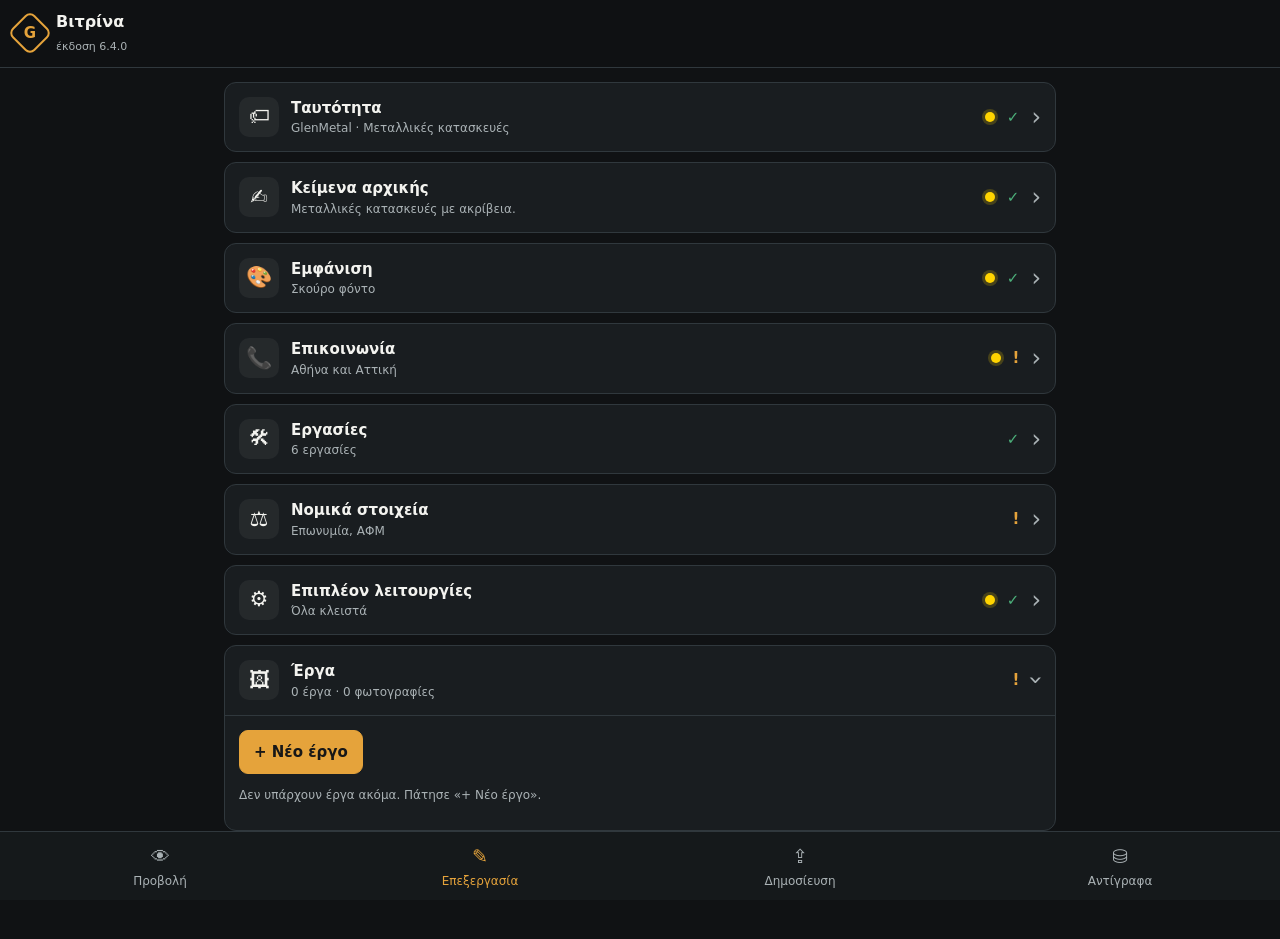
==== commit 9b60f786: "Βιτρίνα 6.4.0: συλλογή με σύρσιμο, έργα σε κάρτες με παράθυρο, φωτογραφία στις κατηγορίες, αυτόματα " ====
--- a/vitrina/index.html
+++ b/vitrina/index.html
@@ -3,7 +3,7 @@
 <head>
 <meta charset="utf-8">
 <meta name="viewport" content="width=device-width, initial-scale=1, viewport-fit=cover">
-<meta name="app-version" content="6.3.0">
+<meta name="app-version" content="6.4.0">
 <meta name="theme-color" content="#111315">
 <meta http-equiv="Content-Security-Policy" content="default-src 'self'; img-src 'self' blob: data:; style-src 'self' 'unsafe-inline'; script-src 'self' 'unsafe-inline'; frame-src 'self' blob: about:; connect-src 'self'; base-uri 'none'; form-action 'none'; object-src 'none'">
 <meta name="referrer" content="no-referrer">
@@ -131,6 +131,8 @@
 
   <details class="sec" name="sec" data-sec="services"><summary><span class="ic">🛠</span><span class="tt"><b>Εργασίες</b><small id="sum-services"></small></span><span class="nd" hidden></span><span class="st" id="st-services"></span></summary><div class="body">
     <div class="f"><label for="s-services">📋 Μία ανά γραμμή (έως 12)</label><textarea id="s-services" rows="6"></textarea></div>
+    <div class="f"><label>🖼 Φωτογραφία σε κάθε κατηγορία</label><div id="svc-pics"></div><span class="hint">Χωρίς δική της, παίρνει τη φωτογραφία του πρώτου έργου της κατηγορίας.</span>
+      <div class="row"><label class="hint" for="s-sd">🌓 Σκίαση</label><input id="s-sd" type="range" min="0" max="100" style="flex:1"></div></div>
   </div></details>
 
   <details class="sec" name="sec" data-sec="legal"><summary><span class="ic">⚖</span><span class="tt"><b>Νομικά στοιχεία</b><small id="sum-legal"></small></span><span class="nd" hidden></span><span class="st" id="st-legal"></span></summary><div class="body">
@@ -232,7 +234,7 @@
 
 <script>
 "use strict";
-const APP_VERSION = "6.3.0";
+const APP_VERSION = "6.4.0";
 const $ = id => document.getElementById(id);
 $("ver").textContent = "έκδοση " + APP_VERSION;
 
@@ -324,6 +326,7 @@
 function forgetURL(id) { if (urlCache.has(id)) { URL.revokeObjectURL(urlCache.get(id)); urlCache.delete(id); } }
 function usedPhotoIds() {
   const set = new Set(); if (S.settings.hero) set.add(S.settings.hero); if (S.settings.logo) set.add(S.settings.logo);
+  for (const v of Object.values(S.settings.svcImg || {})) if (v) set.add(v);
   for (const p of S.projects) { p.photos.forEach(x => set.add(x)); if (p.before) set.add(p.before); if (p.after) set.add(p.after); }
   return set;
 }
@@ -440,11 +443,31 @@
 .mdin h3{margin:4px 50px 16px}.mdg{display:grid;grid-template-columns:repeat(auto-fill,minmax(150px,1fr));gap:12px}
 .mdi{display:flex;flex-direction:column;gap:8px;padding:0;background:var(--panel);border:1px solid var(--line);border-radius:10px;overflow:hidden;cursor:pointer;color:var(--text);font:inherit;text-align:left}
 .mdi img{width:100%;aspect-ratio:4/3;object-fit:cover;display:block}.mdi span{padding:0 10px 10px;font-weight:700}
-.mdin article.proj{margin-top:46px}`;
-
-const SITE_JS = `(function(){var lb=document.getElementById("lb"),li=document.getElementById("lbimg");
-document.addEventListener("click",function(e){var t=e.target.closest("[data-full]");if(t){li.src=t.getAttribute("data-full");lb.classList.add("on");return}if(lb.classList.contains("on")&&(e.target===lb||e.target.closest("#lbx"))){lb.classList.remove("on");li.removeAttribute("src")}});
-document.addEventListener("keydown",function(e){if(e.key==="Escape")lb.classList.remove("on")});
+.mdin article.proj{margin-top:46px}
+.tiles{display:grid;grid-template-columns:repeat(auto-fill,minmax(220px,1fr));gap:14px}
+.tile{position:relative;display:block;padding:0;border:1px solid var(--line);border-radius:12px;overflow:hidden;background:var(--panel);color:var(--text);font:inherit;text-align:left;cursor:pointer;aspect-ratio:4/3}
+.tile img,.tile .noimg{position:absolute;inset:0;width:100%;height:100%;object-fit:cover;display:block;background:var(--panel)}
+.tile .tt{position:absolute;left:0;right:0;bottom:0;padding:28px 12px 10px;background:linear-gradient(transparent,#000000cc);color:#fff}
+.tile .tt small{display:block;color:var(--accent);font-size:12px;font-weight:700;letter-spacing:.06em}.tile .tt b{display:block;font-size:16px}
+.tile:hover,.tile:focus-visible{border-color:var(--accent)}
+.cat{position:relative;overflow:hidden}.cat>*{position:relative}
+.cat.ph{background-size:cover;background-position:center;min-height:150px;display:flex;flex-direction:column;justify-content:flex-end}
+.cat.ph:before{content:"";position:absolute;inset:0;background:var(--bg);opacity:var(--cdim,.55)}
+.cat.ph h3{text-shadow:0 1px 8px var(--bg)}
+.lb .lbn{display:none;top:50%;transform:translateY(-50%);font-size:30px}.lb.many .lbn{display:block}#lbp{left:12px;right:auto}#lbn{right:12px}
+@media(max-width:430px){.tiles{grid-template-columns:1fr 1fr;gap:10px}.tile .tt b{font-size:14px}}`;
+
+const SITE_JS = `(function(){var H=document.documentElement;try{var E=H.getAttribute("data-en");if(E&&!localStorage.getItem("glang")){var ls=navigator.languages&&navigator.languages.length?navigator.languages:[navigator.language||""];if(!ls.some(function(l){return /^el/i.test(l)})){location.replace(E);return}}}catch(x){}
+document.addEventListener("click",function(e){if(e.target.closest("a.lang"))try{localStorage.setItem("glang","1")}catch(x){}});
+var lb=document.getElementById("lb"),li=document.getElementById("lbimg"),gal=[],gi=0,tx=null;
+function lbShow(){li.src=gal[gi];lb.classList.toggle("many",gal.length>1)}
+function lbGo(d){if(gal.length<2)return;gi=(gi+d+gal.length)%gal.length;lbShow()}
+function lbClose(){lb.classList.remove("on");li.removeAttribute("src");gal=[]}
+document.addEventListener("click",function(e){var t=e.target.closest("[data-full]");if(t){var box=t.closest("article")||document;gal=[].map.call(box.querySelectorAll("[data-full]"),function(b){return b.getAttribute("data-full")});gi=Math.max(0,gal.indexOf(t.getAttribute("data-full")));lbShow();lb.classList.add("on");return}
+if(lb.classList.contains("on")){if(e.target.closest("#lbp")){lbGo(-1);return}if(e.target.closest("#lbn")){lbGo(1);return}if(e.target===lb||e.target.closest("#lbx"))lbClose()}});
+lb.addEventListener("touchstart",function(e){tx=e.touches[0].clientX},{passive:true});
+lb.addEventListener("touchend",function(e){if(tx===null)return;var d=e.changedTouches[0].clientX-tx;tx=null;if(Math.abs(d)>40)lbGo(d<0?1:-1)});
+document.addEventListener("keydown",function(e){if(!lb.classList.contains("on"))return;if(e.key==="Escape")lbClose();else if(e.key==="ArrowRight")lbGo(1);else if(e.key==="ArrowLeft")lbGo(-1)});
 document.addEventListener("input",function(e){var r=e.target;if(!r.matches||!r.matches(".ba input"))return;var b=r.closest(".ba");b.querySelector(".clip").style.clipPath="inset(0 "+(100-r.value)+"% 0 0)";b.querySelector(".line").style.left=r.value+"%"});
 var md=document.getElementById("md"),mc=document.getElementById("mdc"),lista=null;
 function mdOpen(n,piso){mc.innerHTML="";if(piso){var k=document.createElement("button");k.type="button";k.className="mdb";k.setAttribute("aria-label",document.documentElement.lang==="en"?"Back":"Πίσω");k.textContent="‹";k.addEventListener("click",function(){mdOpen(piso)});mc.appendChild(k)}mc.appendChild(n);md.classList.add("on");md.scrollTop=0}
@@ -452,7 +475,7 @@
 document.addEventListener("click",function(e){var c=e.target.closest(".cat.go");if(c){var cat=c.getAttribute("data-cat"),w=document.createElement("div"),h=document.createElement("h3"),g=document.createElement("div");h.textContent=c.querySelector("h3").textContent;g.className="mdg";
 document.querySelectorAll("main article.proj").forEach(function(a,i){if(a.getAttribute("data-cat")!==cat)return;var b=document.createElement("button");b.type="button";b.className="mdi";b.setAttribute("data-pi",i);var im=a.querySelector(".ba > img, .main img, .thumb img");if(im){var x=document.createElement("img");x.src=im.getAttribute("src");x.alt="";x.loading="lazy";b.appendChild(x)}var t=document.createElement("span");t.textContent=a.getAttribute("data-t")||"";b.appendChild(t);g.appendChild(b)});
 w.appendChild(h);w.appendChild(g);lista=w;mdOpen(w);return}
-var p=e.target.closest("[data-pi]");if(p){var a=document.querySelectorAll("main article.proj")[+p.getAttribute("data-pi")];if(a)mdOpen(a.cloneNode(true),lista);return}
+var p=e.target.closest("[data-pi]");if(p){var a=document.querySelectorAll("main article.proj")[+p.getAttribute("data-pi")];if(a)mdOpen(a.cloneNode(true),p.closest(".mdg")?lista:null);return}
 if(md.classList.contains("on")&&(e.target===md||e.target.closest("#mdx")))mdClose()});
 document.addEventListener("keydown",function(e){if(e.key==="Escape"&&!document.getElementById("lb").classList.contains("on"))mdClose()});
 var y=document.getElementById("yr");if(y)y.textContent=new Date().getFullYear()})();`;
@@ -495,9 +518,15 @@
   const pc = (v, d) => { v = Number(v); return isFinite(v) ? Math.max(0, Math.min(100, v)) : d; };
   const heroBg = st.hero && url(st.hero) ? ` style="background-image:url('${esc(url(st.hero))}');background-position:${pc(st.heroX, 50)}% ${pc(st.heroY, 50)}%;--dim:${(pc(st.heroDim, 100) / 100).toFixed(2)}"` : "";
   const projOf = cat => S.projects.filter(p => cat && p.cat === cat && (p.title || p.photos.length));
-  const services = (st.services || []).map((s, i) => { const n = projOf(s).length, inner = `<span class="n">${String(i + 1).padStart(2, "0")}</span><h3>${esc(svcEn(s, i))}</h3>${n ? `<small class="cn">${(n === 1 ? L.proj1 : L.projN).replace("{n}", n)} ›</small>` : ""}`;
-    return n ? `<button type="button" class="cat go" data-cat="${esc(s)}">${inner}</button>` : `<div class="cat">${inner}</div>`; }).join("");
-  const projects = S.projects.filter(p => p.title || p.photos.length).map(p => {
+  const cover = p => p.after && url(p.after) ? p.after : (p.photos[0] && url(p.photos[0]) ? p.photos[0] : (p.before && url(p.before) ? p.before : ""));
+  const svcPic = s => { const id = (st.svcImg || {})[s]; if (id && url(id)) return url(id); const p = projOf(s).find(cover); return p ? url(cover(p)) : ""; };
+  const svcSty = s => { const u = svcPic(s); return u ? ` style="background-image:url('${esc(u)}');--cdim:${(pc(st.svcDim, 55) / 100).toFixed(2)}"` : ""; };
+  const services = (st.services || []).map((s, i) => { const n = projOf(s).length, sty = svcSty(s), ph = sty ? " ph" : "", inner = `<span class="n">${String(i + 1).padStart(2, "0")}</span><h3>${esc(svcEn(s, i))}</h3>${n ? `<small class="cn">${(n === 1 ? L.proj1 : L.projN).replace("{n}", n)} ›</small>` : ""}`;
+    return n ? `<button type="button" class="cat go${ph}" data-cat="${esc(s)}"${sty}>${inner}</button>` : `<div class="cat${ph}"${sty}>${inner}</div>`; }).join("");
+  const shown = S.projects.filter(p => p.title || p.photos.length);
+  const tiles = shown.map((p, i) => { const title = (en && p.title_en) ? p.title_en : p.title, c = cover(p);
+    return `<button type="button" class="tile" data-pi="${i}">${c ? `<img src="${esc(url(c))}" alt="" loading="lazy">` : `<span class="noimg"></span>`}<span class="tt">${p.cat ? `<small>${esc(catTx(p.cat))}</small>` : ""}<b>${esc(title)}</b></span></button>`; }).join("");
+  const projects = shown.map(p => {
     const title = (en && p.title_en) ? p.title_en : p.title, desc = (en && p.desc_en) ? p.desc_en : p.desc;
     let top = "";
     if (p.before && p.after && url(p.before) && url(p.after)) {
@@ -521,17 +550,18 @@
   const js = mode === "export" ? `<script src="skript.js" defer><\/script>` : `<script>${SITE_JS}<\/script>`;
   const csp = mode === "export" ? `<meta http-equiv="Content-Security-Policy" content="default-src 'none'; img-src 'self'; style-src 'self' 'unsafe-inline'; script-src 'self'; base-uri 'none'; form-action 'none'">` : "";
   const alt = (mode === "export" && st.features.en) ? `<link rel="alternate" hreflang="el" href="index.html"><link rel="alternate" hreflang="en" href="en.html">` : "";
-  return `<!doctype html><html lang="${en ? "en" : "el"}"><head><meta charset="utf-8"><meta name="viewport" content="width=device-width, initial-scale=1">${csp}<meta name="referrer" content="strict-origin-when-cross-origin"><meta name="description" content="${esc(tx("intro").slice(0, 160))}"><meta name="generator" content="Βιτρίνα GlenApps ${APP_VERSION}">${alt}<title>${esc(st.name)}${tx("subtitle") ? " | " + esc(tx("subtitle")) : ""}</title>${css}<style>:root{--accent:${cleanColor(st.accent)}}</style></head><body class="${st.theme === "light" ? "light" : ""}">
+  const autoEn = mode === "export" && st.features.en && !en ? ` data-en="en.html"` : "";
+  return `<!doctype html><html lang="${en ? "en" : "el"}"${autoEn}><head><meta charset="utf-8"><meta name="viewport" content="width=device-width, initial-scale=1">${csp}<meta name="referrer" content="strict-origin-when-cross-origin"><meta name="description" content="${esc(tx("intro").slice(0, 160))}"><meta name="generator" content="Βιτρίνα GlenApps ${APP_VERSION}">${alt}<title>${esc(st.name)}${tx("subtitle") ? " | " + esc(tx("subtitle")) : ""}</title>${css}<style>:root{--accent:${cleanColor(st.accent)}}</style></head><body class="${st.theme === "light" ? "light" : ""}">
 <header class="topbar"><div class="wrap"><a class="brand" href="#"><div class="mark${st.logo && url(st.logo) ? " img" : ""}">${logo}</div><div><b>${esc(st.name)}</b><small>${esc(tx("subtitle"))}</small></div></a><nav class="nav"><a href="#ergasies">${L.nav[0]}</a><a href="#erga">${L.nav[1]}</a><a href="#epikoinonia">${L.nav[2]}</a></nav><div class="tr">${langSw}<a class="btn p" href="#epikoinonia">${esc(cta)}</a></div></div></header>
 <main><section class="hero"${heroBg}><div class="wrap"><div class="in"><div class="eyebrow">${esc(tx("eyebrow"))}</div><h1>${esc(tx("title"))}</h1><p>${esc(tx("intro"))}</p><div class="acts">${callBtn}${viber}<a class="btn" href="#epikoinonia">${esc(cta)} ↗</a></div>${badges}</div></div></section>
 ${services ? `<section id="ergasies"><div class="wrap"><div class="head"><div class="eyebrow">${L.whatEy}</div><h2>${L.whatH}</h2></div><div class="cats">${services}</div></div></section>` : ""}
-${projects ? `<section class="projects" id="erga"><div class="wrap"><div class="head"><div class="eyebrow">${L.worksEy}</div><h2>${L.worksH}</h2></div><div class="grid">${projects}</div></div></section>` : ""}
+${projects ? `<section class="projects" id="erga"><div class="wrap"><div class="head"><div class="eyebrow">${L.worksEy}</div><h2>${L.worksH}</h2></div><div class="tiles">${tiles}</div><div class="arx" hidden>${projects}</div></div></section>` : ""}
 ${revs ? `<section id="kritikes"><div class="wrap"><div class="head"><div class="eyebrow">${L.revEy}</div><h2>${L.revH}</h2></div><div class="revs">${revs}</div></div></section>` : ""}
 ${faqs ? `<section id="erotiseis" class="faqs"><div class="wrap"><div class="head"><div class="eyebrow">${L.faqEy}</div><h2>${L.faqH}</h2></div>${faqs}</div></section>` : ""}
 <section id="epikoinonia"><div class="wrap"><div class="head"><div class="eyebrow">${L.conEy}</div><h2>${L.conH}</h2></div><div class="contact"><div class="box"><h3>${esc(cta)}</h3><p>${L.conP}</p><div class="acts">${callBtn}${viber}${wa}${mailBtn}</div>${social ? `<div class="acts">${social}</div>` : ""}</div><div class="box"><h3>${L.area}</h3><p>${esc(tx("area") || L.areaDef)}</p>${tx("hours") ? `<h3>${L.hours}</h3><p>${esc(tx("hours"))}</p>` : ""}</div></div></div></section></main>
 <footer><div class="wrap">© <span id="yr"></span> ${esc(st.name)}${legalLine ? "<br>" + legalLine : ""}<br><a href="${privacyHref}">${L.privacy}</a></div></footer>
 <div class="md" id="md" role="dialog" aria-modal="true"><div class="mdin"><button type="button" class="mdx" id="mdx" aria-label="${L.close}">×</button><div id="mdc"></div></div></div>
-<div class="lb" id="lb" role="dialog" aria-label="${L.photo}"><button id="lbx" aria-label="${L.close}">×</button><img id="lbimg" alt="${L.photo}"></div>${js}</body></html>`;
+<div class="lb" id="lb" role="dialog" aria-label="${L.photo}"><button id="lbx" aria-label="${L.close}">×</button><button id="lbp" class="lbn" aria-label="‹">‹</button><button id="lbn" class="lbn" aria-label="›">›</button><img id="lbimg" alt="${L.photo}"></div>${js}</body></html>`;
 }
 
 function privacyHTML() {
@@ -566,6 +596,7 @@
   for (const [id, k] of Object.entries(FIELDS)) $(id).value = S.settings[k] || "";
   for (const [id, k] of Object.entries(CFIELDS)) $(id).value = (S.settings.company || {})[k] || "";
   $("s-services").value = (S.settings.services || []).join("\n");
+  $("s-sd").value = S.settings.svcDim ?? 55; renderSvcPics();
   $("s-hero-state").textContent = S.settings.hero ? "✓ υπάρχει" : "καμία";
   $("s-hero-pos").hidden = !S.settings.hero;
   for (const [id, k, d] of [["s-hx", "heroX", 50], ["s-hy", "heroY", 50], ["s-hd", "heroDim", 100]]) $(id).value = S.settings[k] ?? d;
@@ -578,7 +609,23 @@
 }
 for (const [id, k] of Object.entries(FIELDS)) $(id).addEventListener("input", e => { S.settings[k] = e.target.value; changed(); });
 for (const [id, k] of Object.entries(CFIELDS)) $(id).addEventListener("input", e => { S.settings.company[k] = e.target.value; changed(); });
-$("s-services").addEventListener("input", e => { S.settings.services = e.target.value.split("\n").map(x => x.trim()).filter(Boolean).slice(0, 12); changed(); renderProjects(); });
+function renderSvcPics() {
+  const box = $("svc-pics"), m = S.settings.svcImg || {}; box.innerHTML = "";
+  for (const sv of S.settings.services || []) {
+    const r = document.createElement("div"); r.className = "row";
+    const t = document.createElement("span"); t.className = "hint"; t.style.flex = "1"; t.textContent = (m[sv] ? "✓ " : "") + sv;
+    const l = document.createElement("label"); l.className = "btn s"; l.textContent = "Επιλογή";
+    const f = document.createElement("input"); f.type = "file"; f.accept = "image/*"; f.hidden = true; l.appendChild(f);
+    f.addEventListener("change", async () => { const x = f.files[0]; f.value = ""; if (!x) return;
+      try { S.settings.svcImg = Object.assign({}, S.settings.svcImg, { [sv]: await addPhotoFile(x) }); changed(); await sweepPhotos(); renderSvcPics(); } catch (er) { alert(er.message); } });
+    r.append(t, l);
+    if (m[sv]) { const d = document.createElement("button"); d.className = "btn s d"; d.textContent = "Αφαίρεση";
+      d.onclick = async () => { const n = Object.assign({}, S.settings.svcImg); delete n[sv]; S.settings.svcImg = n; changed(); await sweepPhotos(); renderSvcPics(); }; r.append(d); }
+    box.appendChild(r);
+  }
+}
+$("s-sd").addEventListener("input", e => { S.settings.svcDim = +e.target.value; changed(); });
+$("s-services").addEventListener("input", e => { S.settings.services = e.target.value.split("\n").map(x => x.trim()).filter(Boolean).slice(0, 12); changed(); renderProjects(); renderSvcPics(); });
 $("s-badges").addEventListener("input", e => { S.settings.badges = e.target.value.split("\n").map(x => x.trim()).filter(Boolean).slice(0, 4); changed(); });
 const PALETTE = ["#e5a33b", "#f2c200", "#e0533b", "#c0392b", "#2e86de", "#16a085", "#27ae60", "#8e44ad", "#7f8c8d", "#ffffff"];
 function renderLook() {
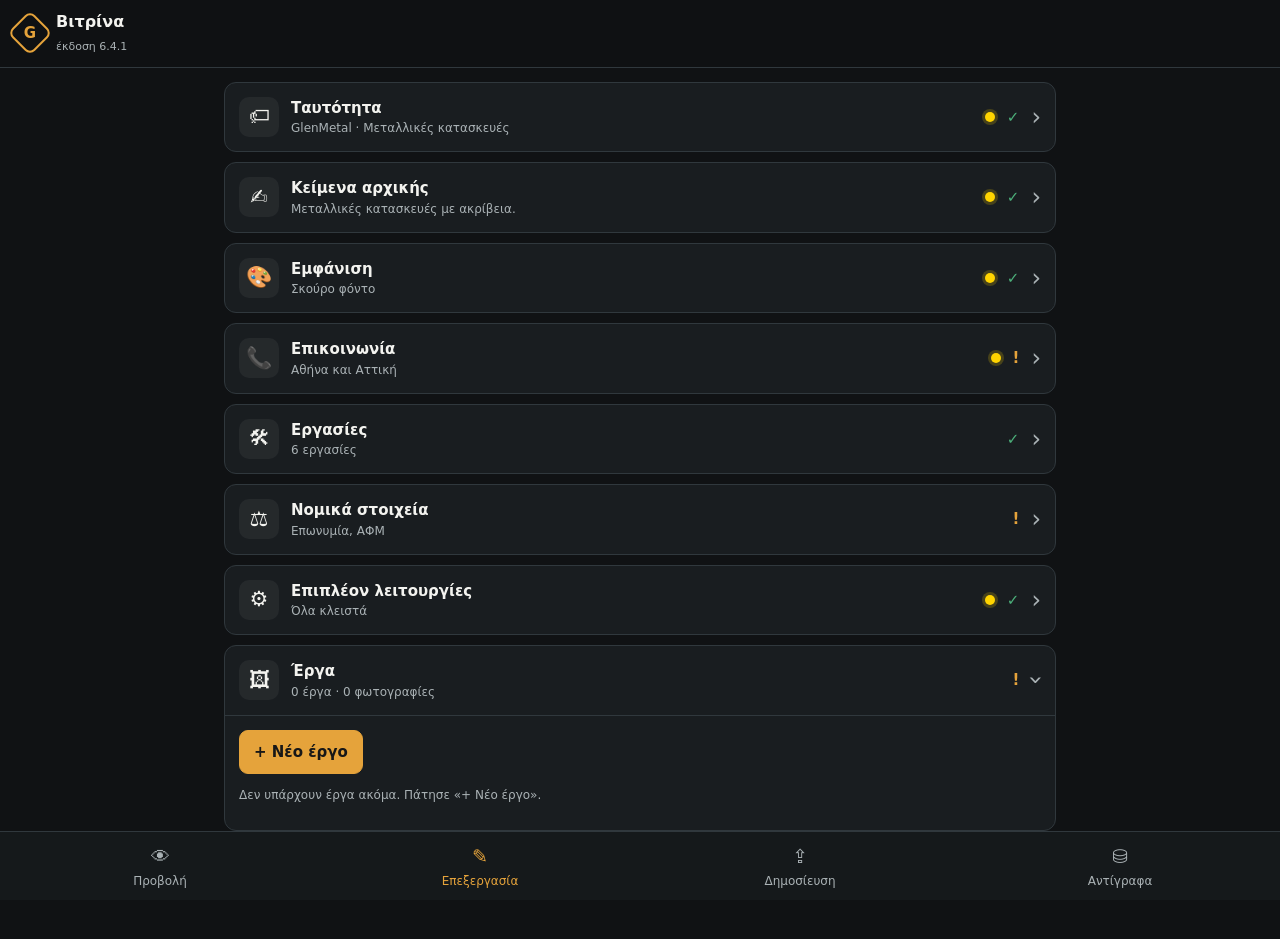
==== commit 44c61e6f: "Βιτρίνα 6.4.1: σημείωμα κάτω από τις κριτικές για το πώς δημοσιεύονται (υποχρέωση ενημέρωσης του κατ" ====
--- a/vitrina/index.html
+++ b/vitrina/index.html
@@ -3,7 +3,7 @@
 <head>
 <meta charset="utf-8">
 <meta name="viewport" content="width=device-width, initial-scale=1, viewport-fit=cover">
-<meta name="app-version" content="6.4.0">
+<meta name="app-version" content="6.4.1">
 <meta name="theme-color" content="#111315">
 <meta http-equiv="Content-Security-Policy" content="default-src 'self'; img-src 'self' blob: data:; style-src 'self' 'unsafe-inline'; script-src 'self' 'unsafe-inline'; frame-src 'self' blob: about:; connect-src 'self'; base-uri 'none'; form-action 'none'; object-src 'none'">
 <meta name="referrer" content="no-referrer">
@@ -234,7 +234,7 @@
 
 <script>
 "use strict";
-const APP_VERSION = "6.4.0";
+const APP_VERSION = "6.4.1";
 const $ = id => document.getElementById(id);
 $("ver").textContent = "έκδοση " + APP_VERSION;
 
@@ -430,6 +430,7 @@
 .stars{color:var(--accent);letter-spacing:2px}.stars span{opacity:.25}.rev blockquote{margin:10px 0;font-size:16px;white-space:pre-line}.rev figcaption{color:var(--muted);font-size:14px}
 .faq{background:var(--panel);border:1px solid var(--line);border-radius:10px;margin:0 0 10px}.faq summary{padding:16px 18px;cursor:pointer;font-weight:700}.faq p{margin:0;padding:0 18px 16px;color:var(--muted);white-space:pre-line}
 body.light .rev,body.light .faq{background:#fff}
+.revnote{margin:14px 0 0;font-size:.82rem;color:var(--muted)}
 @media(max-width:760px){.revs{grid-template-columns:1fr}}
 .legal{max-width:760px;padding:40px 0}.legal h1{font-size:30px}.legal h2{font-size:19px;margin-top:28px}.legal p,.legal li{color:#d0d4d2}
 @media(max-width:760px){.nav{display:none}.cats{grid-template-columns:1fr 1fr}.grid,.contact{grid-template-columns:1fr}section{padding:54px 0}.hero .in{padding:70px 0 60px}}
@@ -490,12 +491,12 @@
 // url(id) -> διεύθυνση φωτογραφίας· mode: "preview" ή "export"· lang: "el" ή "en"
 const T = {
   el: { nav: ["Εργασίες", "Έργα", "Επικοινωνία"], cta: "Ζήτα προσφορά", call: "☎ Κάλεσέ με", whatEy: "Τι κάνουμε", whatH: "Εργασίες", worksEy: "Δουλειές μας", worksH: "Τα έργα μας",
-    revEy: "Κριτικές", revH: "Τι λένε οι πελάτες", faqEy: "Ερωτήσεις", faqH: "Συχνές ερωτήσεις", conEy: "Επικοινωνία", conH: "Ας μιλήσουμε για το έργο σου.",
+    revEy: "Κριτικές", revH: "Τι λένε οι πελάτες", revNote: "Οι κριτικές δημοσιεύονται από την επιχείρηση, από μηνύματα πελατών για εργασίες που έγιναν πραγματικά, με τη συγκατάθεσή τους. Δεν πληρώθηκε καμία κριτική.", faqEy: "Ερωτήσεις", faqH: "Συχνές ερωτήσεις", conEy: "Επικοινωνία", conH: "Ας μιλήσουμε για το έργο σου.",
     conP: "Πες μας τι χρειάζεσαι και θα σου απαντήσουμε. Μπορείς να στείλεις και φωτογραφία του χώρου.", area: "Περιοχή εξυπηρέτησης", areaDef: "Κατόπιν συνεννόησης",
     hours: "Ωράριο", privacy: "Πολιτική απορρήτου", afm: "ΑΦΜ", gemi: "ΓΕΜΗ", subject: "Αίτημα προσφοράς", zoom: "Μεγέθυνση", cmp: "Σύγκριση πριν και μετά",
     before: "ΠΡΙΝ", after: "ΜΕΤΑ", projN: "{n} έργα", proj1: "{n} έργο", detail: "Λεπτομέρεια", photo: "Φωτογραφία", close: "Κλείσιμο", sw: "EN", swLang: "en" },
   en: { nav: ["Services", "Projects", "Contact"], cta: "Get a quote", call: "☎ Call me", whatEy: "What we do", whatH: "Services", worksEy: "Our work", worksH: "Our projects",
-    revEy: "Reviews", revH: "What our customers say", faqEy: "Questions", faqH: "Frequently asked questions", conEy: "Contact", conH: "Let's talk about your project.",
+    revEy: "Reviews", revH: "What our customers say", revNote: "Reviews are published by the business, from messages of customers for work actually carried out, with their consent. No review was paid for.", faqEy: "Questions", faqH: "Frequently asked questions", conEy: "Contact", conH: "Let's talk about your project.",
     conP: "Tell us what you need and we will get back to you. You can also send a photo of the space.", area: "Service area", areaDef: "By arrangement",
     hours: "Opening hours", privacy: "Privacy policy (in Greek)", afm: "VAT No", gemi: "GEMI", subject: "Quote request", zoom: "Enlarge", cmp: "Before and after comparison",
     before: "BEFORE", after: "AFTER", projN: "{n} projects", proj1: "{n} project", detail: "Detail", photo: "Photo", close: "Close", sw: "ΕΛ", swLang: "el" } };
@@ -556,7 +557,7 @@
 <main><section class="hero"${heroBg}><div class="wrap"><div class="in"><div class="eyebrow">${esc(tx("eyebrow"))}</div><h1>${esc(tx("title"))}</h1><p>${esc(tx("intro"))}</p><div class="acts">${callBtn}${viber}<a class="btn" href="#epikoinonia">${esc(cta)} ↗</a></div>${badges}</div></div></section>
 ${services ? `<section id="ergasies"><div class="wrap"><div class="head"><div class="eyebrow">${L.whatEy}</div><h2>${L.whatH}</h2></div><div class="cats">${services}</div></div></section>` : ""}
 ${projects ? `<section class="projects" id="erga"><div class="wrap"><div class="head"><div class="eyebrow">${L.worksEy}</div><h2>${L.worksH}</h2></div><div class="tiles">${tiles}</div><div class="arx" hidden>${projects}</div></div></section>` : ""}
-${revs ? `<section id="kritikes"><div class="wrap"><div class="head"><div class="eyebrow">${L.revEy}</div><h2>${L.revH}</h2></div><div class="revs">${revs}</div></div></section>` : ""}
+${revs ? `<section id="kritikes"><div class="wrap"><div class="head"><div class="eyebrow">${L.revEy}</div><h2>${L.revH}</h2></div><div class="revs">${revs}</div><p class="revnote">${L.revNote}</p></div></section>` : ""}
 ${faqs ? `<section id="erotiseis" class="faqs"><div class="wrap"><div class="head"><div class="eyebrow">${L.faqEy}</div><h2>${L.faqH}</h2></div>${faqs}</div></section>` : ""}
 <section id="epikoinonia"><div class="wrap"><div class="head"><div class="eyebrow">${L.conEy}</div><h2>${L.conH}</h2></div><div class="contact"><div class="box"><h3>${esc(cta)}</h3><p>${L.conP}</p><div class="acts">${callBtn}${viber}${wa}${mailBtn}</div>${social ? `<div class="acts">${social}</div>` : ""}</div><div class="box"><h3>${L.area}</h3><p>${esc(tx("area") || L.areaDef)}</p>${tx("hours") ? `<h3>${L.hours}</h3><p>${esc(tx("hours"))}</p>` : ""}</div></div></div></section></main>
 <footer><div class="wrap">© <span id="yr"></span> ${esc(st.name)}${legalLine ? "<br>" + legalLine : ""}<br><a href="${privacyHref}">${L.privacy}</a></div></footer>
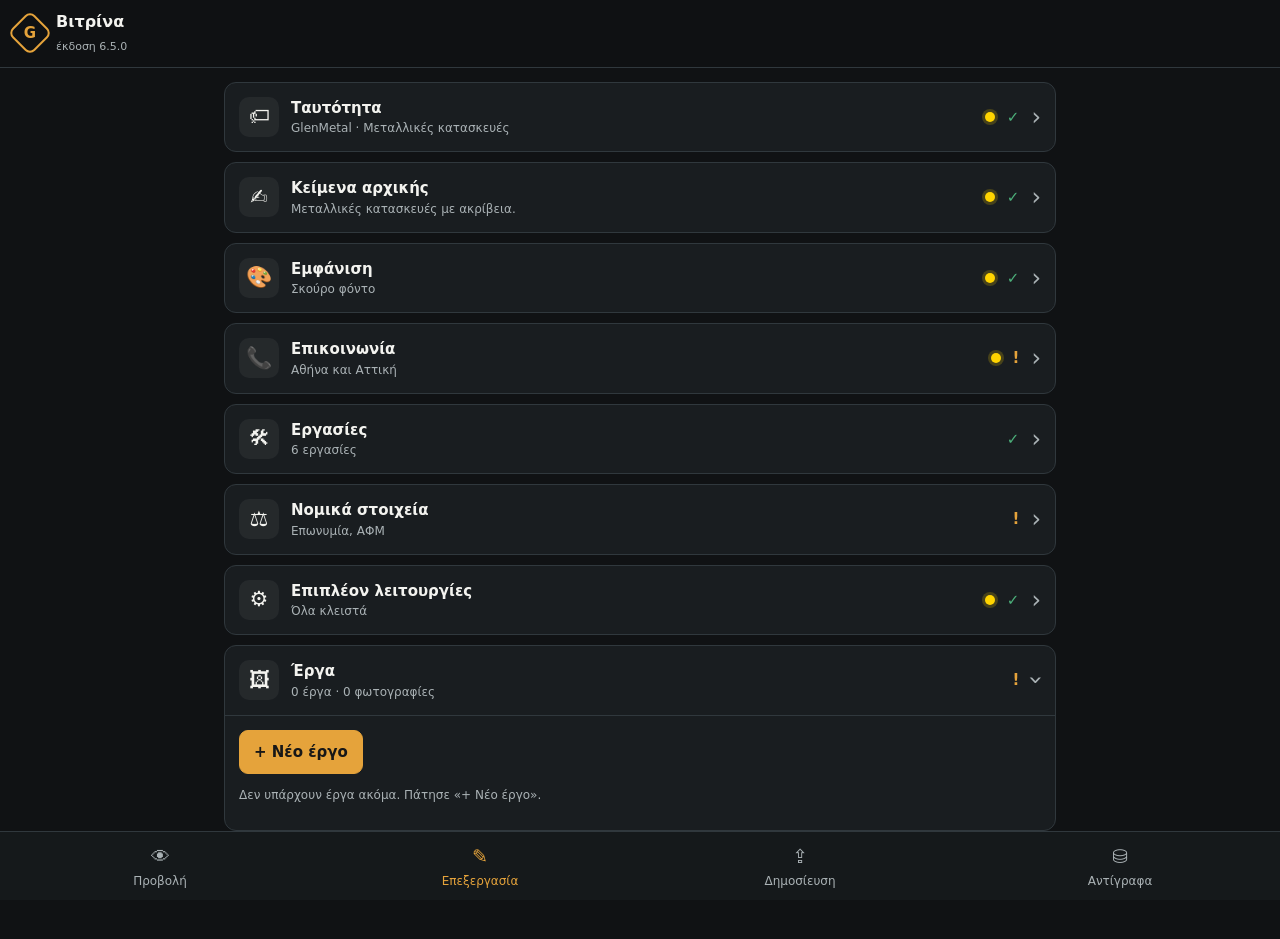
==== commit c1556279: "Βιτρίνα 6.5.0: στην αρχική ένα μόνο έργο (το «Στην αρχική» ή το πρώτο), τα υπόλοιπα με το «Όλα τα έρ" ====
--- a/vitrina/index.html
+++ b/vitrina/index.html
@@ -3,7 +3,7 @@
 <head>
 <meta charset="utf-8">
 <meta name="viewport" content="width=device-width, initial-scale=1, viewport-fit=cover">
-<meta name="app-version" content="6.4.1">
+<meta name="app-version" content="6.5.0">
 <meta name="theme-color" content="#111315">
 <meta http-equiv="Content-Security-Policy" content="default-src 'self'; img-src 'self' blob: data:; style-src 'self' 'unsafe-inline'; script-src 'self' 'unsafe-inline'; frame-src 'self' blob: about:; connect-src 'self'; base-uri 'none'; form-action 'none'; object-src 'none'">
 <meta name="referrer" content="no-referrer">
@@ -234,7 +234,7 @@
 
 <script>
 "use strict";
-const APP_VERSION = "6.4.1";
+const APP_VERSION = "6.5.0";
 const $ = id => document.getElementById(id);
 $("ver").textContent = "έκδοση " + APP_VERSION;
 
@@ -446,6 +446,8 @@
 .mdi img{width:100%;aspect-ratio:4/3;object-fit:cover;display:block}.mdi span{padding:0 10px 10px;font-weight:700}
 .mdin article.proj{margin-top:46px}
 .tiles{display:grid;grid-template-columns:repeat(auto-fill,minmax(220px,1fr));gap:14px}
+.tiles.one{grid-template-columns:1fr;max-width:760px}.tiles.one .tile{aspect-ratio:16/9}
+.allp{margin-top:16px;cursor:pointer;font:inherit}
 .tile{position:relative;display:block;padding:0;border:1px solid var(--line);border-radius:12px;overflow:hidden;background:var(--panel);color:var(--text);font:inherit;text-align:left;cursor:pointer;aspect-ratio:4/3}
 .tile img,.tile .noimg{position:absolute;inset:0;width:100%;height:100%;object-fit:cover;display:block;background:var(--panel)}
 .tile .tt{position:absolute;left:0;right:0;bottom:0;padding:28px 12px 10px;background:linear-gradient(transparent,#000000cc);color:#fff}
@@ -473,8 +475,8 @@
 var md=document.getElementById("md"),mc=document.getElementById("mdc"),lista=null;
 function mdOpen(n,piso){mc.innerHTML="";if(piso){var k=document.createElement("button");k.type="button";k.className="mdb";k.setAttribute("aria-label",document.documentElement.lang==="en"?"Back":"Πίσω");k.textContent="‹";k.addEventListener("click",function(){mdOpen(piso)});mc.appendChild(k)}mc.appendChild(n);md.classList.add("on");md.scrollTop=0}
 function mdClose(){md.classList.remove("on");mc.innerHTML="";lista=null}
-document.addEventListener("click",function(e){var c=e.target.closest(".cat.go");if(c){var cat=c.getAttribute("data-cat"),w=document.createElement("div"),h=document.createElement("h3"),g=document.createElement("div");h.textContent=c.querySelector("h3").textContent;g.className="mdg";
-document.querySelectorAll("main article.proj").forEach(function(a,i){if(a.getAttribute("data-cat")!==cat)return;var b=document.createElement("button");b.type="button";b.className="mdi";b.setAttribute("data-pi",i);var im=a.querySelector(".ba > img, .main img, .thumb img");if(im){var x=document.createElement("img");x.src=im.getAttribute("src");x.alt="";x.loading="lazy";b.appendChild(x)}var t=document.createElement("span");t.textContent=a.getAttribute("data-t")||"";b.appendChild(t);g.appendChild(b)});
+document.addEventListener("click",function(e){var c=e.target.closest(".cat.go,.allp");if(c){var cat=c.getAttribute("data-cat"),w=document.createElement("div"),h=document.createElement("h3"),g=document.createElement("div");h.textContent=c.getAttribute("data-h")||c.querySelector("h3").textContent;g.className="mdg";
+document.querySelectorAll("main article.proj").forEach(function(a,i){if(cat!=="*"&&a.getAttribute("data-cat")!==cat)return;var b=document.createElement("button");b.type="button";b.className="mdi";b.setAttribute("data-pi",i);var im=a.querySelector(".ba > img, .main img, .thumb img");if(im){var x=document.createElement("img");x.src=im.getAttribute("src");x.alt="";x.loading="lazy";b.appendChild(x)}var t=document.createElement("span");t.textContent=a.getAttribute("data-t")||"";b.appendChild(t);g.appendChild(b)});
 w.appendChild(h);w.appendChild(g);lista=w;mdOpen(w);return}
 var p=e.target.closest("[data-pi]");if(p){var a=document.querySelectorAll("main article.proj")[+p.getAttribute("data-pi")];if(a)mdOpen(a.cloneNode(true),p.closest(".mdg")?lista:null);return}
 if(md.classList.contains("on")&&(e.target===md||e.target.closest("#mdx")))mdClose()});
@@ -490,12 +492,12 @@
 
 // url(id) -> διεύθυνση φωτογραφίας· mode: "preview" ή "export"· lang: "el" ή "en"
 const T = {
-  el: { nav: ["Εργασίες", "Έργα", "Επικοινωνία"], cta: "Ζήτα προσφορά", call: "☎ Κάλεσέ με", whatEy: "Τι κάνουμε", whatH: "Εργασίες", worksEy: "Δουλειές μας", worksH: "Τα έργα μας",
+  el: { nav: ["Εργασίες", "Έργα", "Επικοινωνία"], cta: "Ζήτα προσφορά", call: "☎ Κάλεσέ με", whatEy: "Τι κάνουμε", whatH: "Εργασίες", worksEy: "Δουλειές μας", worksH: "Τα έργα μας", worksAll: "Όλα τα έργα μας ({n})",
     revEy: "Κριτικές", revH: "Τι λένε οι πελάτες", revNote: "Οι κριτικές δημοσιεύονται από την επιχείρηση, από μηνύματα πελατών για εργασίες που έγιναν πραγματικά, με τη συγκατάθεσή τους. Δεν πληρώθηκε καμία κριτική.", faqEy: "Ερωτήσεις", faqH: "Συχνές ερωτήσεις", conEy: "Επικοινωνία", conH: "Ας μιλήσουμε για το έργο σου.",
     conP: "Πες μας τι χρειάζεσαι και θα σου απαντήσουμε. Μπορείς να στείλεις και φωτογραφία του χώρου.", area: "Περιοχή εξυπηρέτησης", areaDef: "Κατόπιν συνεννόησης",
     hours: "Ωράριο", privacy: "Πολιτική απορρήτου", afm: "ΑΦΜ", gemi: "ΓΕΜΗ", subject: "Αίτημα προσφοράς", zoom: "Μεγέθυνση", cmp: "Σύγκριση πριν και μετά",
     before: "ΠΡΙΝ", after: "ΜΕΤΑ", projN: "{n} έργα", proj1: "{n} έργο", detail: "Λεπτομέρεια", photo: "Φωτογραφία", close: "Κλείσιμο", sw: "EN", swLang: "en" },
-  en: { nav: ["Services", "Projects", "Contact"], cta: "Get a quote", call: "☎ Call me", whatEy: "What we do", whatH: "Services", worksEy: "Our work", worksH: "Our projects",
+  en: { nav: ["Services", "Projects", "Contact"], cta: "Get a quote", call: "☎ Call me", whatEy: "What we do", whatH: "Services", worksEy: "Our work", worksH: "Our projects", worksAll: "All our projects ({n})",
     revEy: "Reviews", revH: "What our customers say", revNote: "Reviews are published by the business, from messages of customers for work actually carried out, with their consent. No review was paid for.", faqEy: "Questions", faqH: "Frequently asked questions", conEy: "Contact", conH: "Let's talk about your project.",
     conP: "Tell us what you need and we will get back to you. You can also send a photo of the space.", area: "Service area", areaDef: "By arrangement",
     hours: "Opening hours", privacy: "Privacy policy (in Greek)", afm: "VAT No", gemi: "GEMI", subject: "Quote request", zoom: "Enlarge", cmp: "Before and after comparison",
@@ -525,7 +527,9 @@
   const services = (st.services || []).map((s, i) => { const n = projOf(s).length, sty = svcSty(s), ph = sty ? " ph" : "", inner = `<span class="n">${String(i + 1).padStart(2, "0")}</span><h3>${esc(svcEn(s, i))}</h3>${n ? `<small class="cn">${(n === 1 ? L.proj1 : L.projN).replace("{n}", n)} ›</small>` : ""}`;
     return n ? `<button type="button" class="cat go${ph}" data-cat="${esc(s)}"${sty}>${inner}</button>` : `<div class="cat${ph}"${sty}>${inner}</div>`; }).join("");
   const shown = S.projects.filter(p => p.title || p.photos.length);
-  const tiles = shown.map((p, i) => { const title = (en && p.title_en) ? p.title_en : p.title, c = cover(p);
+  // Στην αρχική φαίνεται μόνο ένα έργο (το «προβεβλημένο» ή το πρώτο)· τα υπόλοιπα με το «Όλα τα έργα μας».
+  const fi = Math.max(0, shown.findIndex(p => p.feat));
+  const tiles = shown.map((p, i) => { if (i !== fi) return ""; const title = (en && p.title_en) ? p.title_en : p.title, c = cover(p);
     return `<button type="button" class="tile" data-pi="${i}">${c ? `<img src="${esc(url(c))}" alt="" loading="lazy">` : `<span class="noimg"></span>`}<span class="tt">${p.cat ? `<small>${esc(catTx(p.cat))}</small>` : ""}<b>${esc(title)}</b></span></button>`; }).join("");
   const projects = shown.map(p => {
     const title = (en && p.title_en) ? p.title_en : p.title, desc = (en && p.desc_en) ? p.desc_en : p.desc;
@@ -556,7 +560,7 @@
 <header class="topbar"><div class="wrap"><a class="brand" href="#"><div class="mark${st.logo && url(st.logo) ? " img" : ""}">${logo}</div><div><b>${esc(st.name)}</b><small>${esc(tx("subtitle"))}</small></div></a><nav class="nav"><a href="#ergasies">${L.nav[0]}</a><a href="#erga">${L.nav[1]}</a><a href="#epikoinonia">${L.nav[2]}</a></nav><div class="tr">${langSw}<a class="btn p" href="#epikoinonia">${esc(cta)}</a></div></div></header>
 <main><section class="hero"${heroBg}><div class="wrap"><div class="in"><div class="eyebrow">${esc(tx("eyebrow"))}</div><h1>${esc(tx("title"))}</h1><p>${esc(tx("intro"))}</p><div class="acts">${callBtn}${viber}<a class="btn" href="#epikoinonia">${esc(cta)} ↗</a></div>${badges}</div></div></section>
 ${services ? `<section id="ergasies"><div class="wrap"><div class="head"><div class="eyebrow">${L.whatEy}</div><h2>${L.whatH}</h2></div><div class="cats">${services}</div></div></section>` : ""}
-${projects ? `<section class="projects" id="erga"><div class="wrap"><div class="head"><div class="eyebrow">${L.worksEy}</div><h2>${L.worksH}</h2></div><div class="tiles">${tiles}</div><div class="arx" hidden>${projects}</div></div></section>` : ""}
+${projects ? `<section class="projects" id="erga"><div class="wrap"><div class="head"><div class="eyebrow">${L.worksEy}</div><h2>${L.worksH}</h2></div><div class="tiles one">${tiles}</div>${shown.length > 1 ? `<button type="button" class="btn allp" data-cat="*" data-h="${esc(L.worksH)}">${L.worksAll.replace("{n}", shown.length)} ›</button>` : ""}<div class="arx" hidden>${projects}</div></div></section>` : ""}
 ${revs ? `<section id="kritikes"><div class="wrap"><div class="head"><div class="eyebrow">${L.revEy}</div><h2>${L.revH}</h2></div><div class="revs">${revs}</div><p class="revnote">${L.revNote}</p></div></section>` : ""}
 ${faqs ? `<section id="erotiseis" class="faqs"><div class="wrap"><div class="head"><div class="eyebrow">${L.faqEy}</div><h2>${L.faqH}</h2></div>${faqs}</div></section>` : ""}
 <section id="epikoinonia"><div class="wrap"><div class="head"><div class="eyebrow">${L.conEy}</div><h2>${L.conH}</h2></div><div class="contact"><div class="box"><h3>${esc(cta)}</h3><p>${L.conP}</p><div class="acts">${callBtn}${viber}${wa}${mailBtn}</div>${social ? `<div class="acts">${social}</div>` : ""}</div><div class="box"><h3>${L.area}</h3><p>${esc(tx("area") || L.areaDef)}</p>${tx("hours") ? `<h3>${L.hours}</h3><p>${esc(tx("hours"))}</p>` : ""}</div></div></div></section></main>
@@ -763,6 +767,7 @@
     }
     const baState = (p.before ? "✓ πριν" : "— πριν") + " · " + (p.after ? "✓ μετά" : "— μετά");
     parts.push(`<div class="proj"><div class="proj-head"><b>${i + 1}.</b><div class="row">
+        <button class="btn s${p.feat ? " p" : ""}" data-a="feat" data-p="${i}" title="Αυτό φαίνεται στην αρχική">${p.feat ? "★ Στην αρχική" : "☆ Στην αρχική"}</button>
         <button class="btn s" data-a="up" data-p="${i}" ${i === 0 ? "disabled" : ""} aria-label="Πάνω">▲</button>
         <button class="btn s" data-a="down" data-p="${i}" ${i === S.projects.length - 1 ? "disabled" : ""} aria-label="Κάτω">▼</button>
         <button class="btn s d" data-a="delp" data-p="${i}">Διαγραφή</button></div></div>
@@ -798,7 +803,8 @@
 $("projList").addEventListener("click", async e => {
   const b = e.target.closest("button[data-a]"); if (!b) return;
   const a = b.dataset.a, i = +b.dataset.p, j = +b.dataset.j, P = S.projects, p = P[i];
-  if (a === "up" && i > 0) [P[i - 1], P[i]] = [P[i], P[i - 1]];
+  if (a === "feat") { const nai = !p.feat; P.forEach(x => { x.feat = false; }); p.feat = nai; }
+  else if (a === "up" && i > 0) [P[i - 1], P[i]] = [P[i], P[i - 1]];
   else if (a === "down" && i < P.length - 1) [P[i + 1], P[i]] = [P[i], P[i + 1]];
   else if (a === "delp") { if (!confirm(`Να διαγραφεί το έργο «${p.title || "χωρίς τίτλο"}» και οι φωτογραφίες του;`)) return; P.splice(i, 1); }
   else if (a === "main") { const [x] = p.photos.splice(j, 1); p.photos.unshift(x); }
@@ -908,7 +914,7 @@
   for (const [id, b64] of Object.entries(d.photos)) { if (!/^[A-Za-z0-9]{1,40}$/.test(id)) continue; await phPut(id, b64ToBlob(b64)); }
   const def = defaultState();
   S = { ...def, ...d.state, settings: mergeSettings(def.settings, d.state.settings), lastBackup: S.lastBackup, seen: S.seen || {} };
-  S.projects = S.projects.map(p => ({ id: p.id || uid(), title: String(p.title || ""), cat: String(p.cat || ""), desc: String(p.desc || ""), title_en: String(p.title_en || ""), desc_en: String(p.desc_en || ""), photos: Array.isArray(p.photos) ? p.photos.filter(x => d.photos[x]) : [], thumb: +p.thumb || 90, before: d.photos[p.before] ? p.before : null, after: d.photos[p.after] ? p.after : null }));
+  S.projects = S.projects.map(p => ({ id: p.id || uid(), title: String(p.title || ""), cat: String(p.cat || ""), desc: String(p.desc || ""), title_en: String(p.title_en || ""), desc_en: String(p.desc_en || ""), feat: !!p.feat, photos: Array.isArray(p.photos) ? p.photos.filter(x => d.photos[x]) : [], thumb: +p.thumb || 90, before: d.photos[p.before] ? p.before : null, after: d.photos[p.after] ? p.after : null }));
   if (S.settings.hero && !d.photos[S.settings.hero]) S.settings.hero = null;
   if (S.settings.logo && !d.photos[S.settings.logo]) S.settings.logo = null;
   await saveNow(); await sweepPhotos(); fillSettings(); renderProjects(); renderBackup();
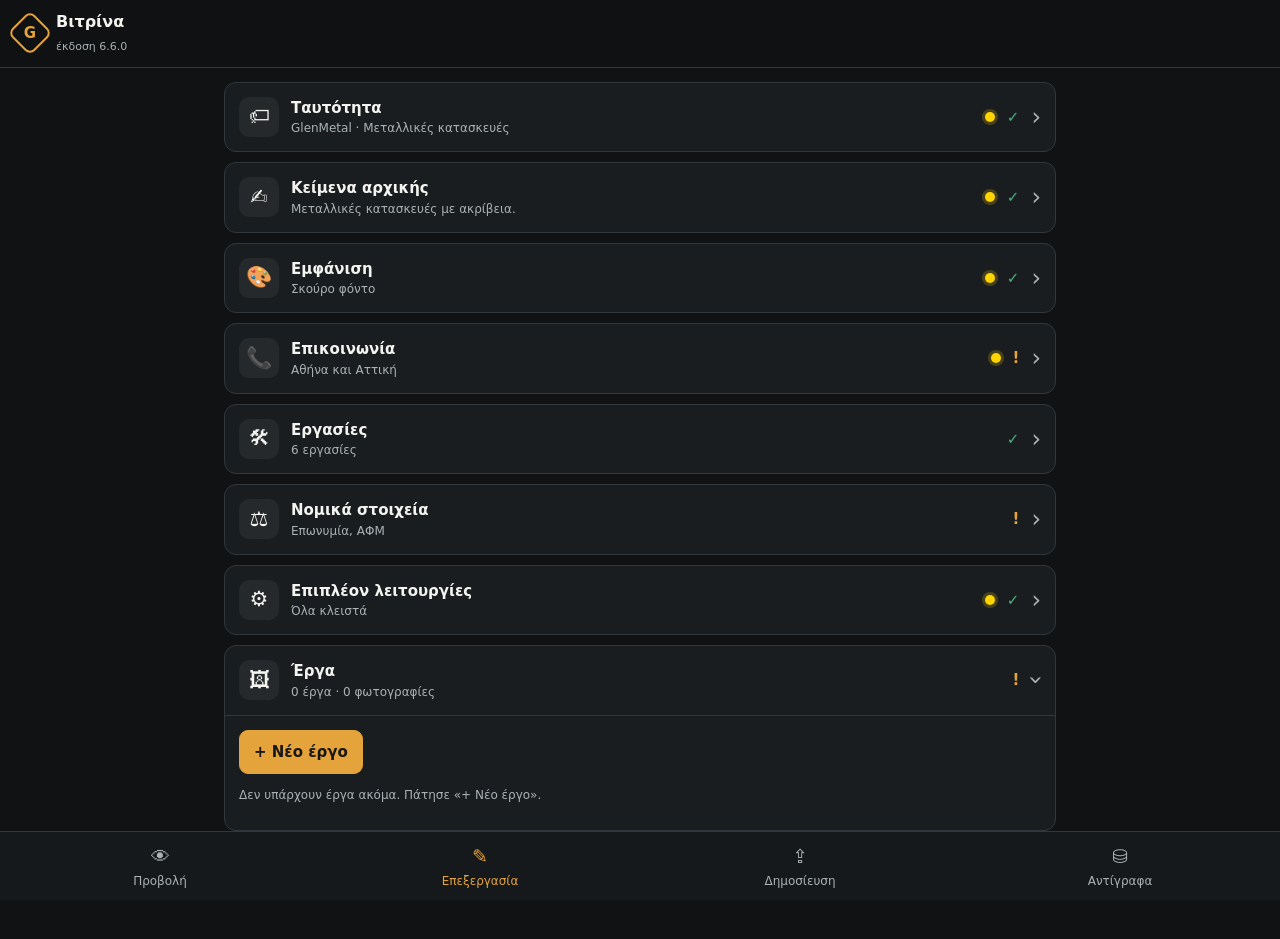
==== commit d73ebaf4: "Βιτρίνα 6.6.0: Προσφορές με ειδικές τιμές (κουμπί πάνω δεξιά, αναβοσβήνει κατ' επιλογή, λήξη), πιο τ" ====
--- a/vitrina/index.html
+++ b/vitrina/index.html
@@ -3,7 +3,7 @@
 <head>
 <meta charset="utf-8">
 <meta name="viewport" content="width=device-width, initial-scale=1, viewport-fit=cover">
-<meta name="app-version" content="6.5.0">
+<meta name="app-version" content="6.6.0">
 <meta name="theme-color" content="#111315">
 <meta http-equiv="Content-Security-Policy" content="default-src 'self'; img-src 'self' blob: data:; style-src 'self' 'unsafe-inline'; script-src 'self' 'unsafe-inline'; frame-src 'self' blob: about:; connect-src 'self'; base-uri 'none'; form-action 'none'; object-src 'none'">
 <meta name="referrer" content="no-referrer">
@@ -147,7 +147,16 @@
     <p class="hint">Άνοιξε μόνο όσα θέλεις να φαίνονται στη σελίδα σου.</p>
     <label class="tog"><input type="checkbox" id="f-reviews"><span class="sw"></span><span><b>⭐ Κριτικές πελατών</b><small>Σχόλια πελατών με αστέρια</small></span></label>
     <label class="tog"><input type="checkbox" id="f-faq"><span class="sw"></span><span><b>❓ Συχνές ερωτήσεις</b><small>Απαντήσεις σε ό,τι ρωτούν συνήθως οι πελάτες</small></span></label>
+    <label class="tog"><input type="checkbox" id="f-offers"><span class="sw"></span><span><b>🏷 Προσφορές</b><small>Κουμπί «Προσφορές» πάνω δεξιά, με ειδικές τιμές</small></span></label>
     <label class="tog"><input type="checkbox" id="f-en"><span class="sw"></span><span><b>🌐 Σελίδα και στα αγγλικά</b><small>Κουμπί EN για πελάτες από το εξωτερικό</small></span></label>
+  </div></details>
+
+  <details class="sec" name="sec" data-sec="offers" hidden><summary><span class="ic">🏷</span><span class="tt"><b>Προσφορές</b><small id="sum-offers"></small></span><span class="nd" hidden></span><span class="st" id="st-offers"></span></summary><div class="body">
+    <div class="hint">Ό,τι βάλεις εδώ φαίνεται με το κουμπί «🏷 Προσφορές» πάνω δεξιά στη σελίδα (αντί για το «Ζήτα προσφορά», που μένει πιο κάτω). Όταν λήξουν όλες, το κουμπί γυρίζει μόνο του στο «Ζήτα προσφορά».</div>
+    <div class="warn" style="margin:10px 0">⚖ Γράψε <b>τελικές τιμές με ΦΠΑ</b>. Η «κανονική τιμή» πρέπει να είναι <b>πραγματική</b>: η χαμηλότερη που χρέωνες τις τελευταίες 30 μέρες. Ψεύτικη έκπτωση απαγορεύεται από τον νόμο για τον καταναλωτή.</div>
+    <label class="tog"><input type="checkbox" id="offersBlink"><span class="sw"></span><span><b>✨ Να αναβοσβήνει το κουμπί</b><small>Για να τραβάει το μάτι</small></span></label>
+    <button class="btn p" id="addOffer">+ Νέα προσφορά</button>
+    <div id="offList"></div>
   </div></details>
 
   <details class="sec" name="sec" data-sec="reviews" hidden><summary><span class="ic">⭐</span><span class="tt"><b>Κριτικές πελατών</b><small id="sum-reviews"></small></span><span class="nd" hidden></span><span class="st" id="st-reviews"></span></summary><div class="body">
@@ -234,7 +243,7 @@
 
 <script>
 "use strict";
-const APP_VERSION = "6.5.0";
+const APP_VERSION = "6.6.0";
 const $ = id => document.getElementById(id);
 $("ver").textContent = "έκδοση " + APP_VERSION;
 
@@ -272,7 +281,7 @@
     title: "Μεταλλικές κατασκευές με ακρίβεια.", intro: "Σχεδιάζουμε και κατασκευάζουμε μεταλλικές λύσεις για κατοικίες και επαγγελματικούς χώρους.",
     cta: "Ζήτα προσφορά", accent: "#e5a33b", hero: null, services: DEFAULT_SERVICES.slice(),
     phone: "", chat: "", email: "", area: "Αθήνα και Αττική", hours: "", fb: "", ig: "",
-    features: { reviews: false, faq: false, en: false }, reviews: [], faq: [],
+    features: { reviews: false, faq: false, en: false, offers: false }, reviews: [], faq: [], offers: [], offersBlink: true,
     en: { subtitle: "", eyebrow: "", title: "", intro: "", cta: "", area: "", hours: "", services: [], badges: [] },
     logo: null, theme: "dark", badges: ["Κατασκευές κατά παραγγελία", "Προσεγμένη τοποθέτηση"],
     company: { legal: "", afm: "", gemi: "", addr: "" } },
@@ -282,7 +291,7 @@
 function mergeSettings(d, x) {
   x = x || {};
   return { ...d, ...x, company: { ...d.company, ...(x.company || {}) }, features: { ...d.features, ...(x.features || {}) }, en: { ...d.en, ...(x.en || {}) },
-    reviews: Array.isArray(x.reviews) ? x.reviews : [], faq: Array.isArray(x.faq) ? x.faq : [] };
+    reviews: Array.isArray(x.reviews) ? x.reviews : [], faq: Array.isArray(x.faq) ? x.faq : [], offers: Array.isArray(x.offers) ? x.offers : [] };
 }
 let saveTimer = null;
 function changed() {
@@ -381,7 +390,7 @@
 .topbar .wrap{height:68px;display:flex;align-items:center;justify-content:space-between;gap:12px}
 .brand{display:flex;gap:12px;align-items:center;font-weight:850;letter-spacing:.06em;min-width:0}.brand b{display:block;white-space:nowrap;overflow:hidden;text-overflow:ellipsis}
 .mark{width:36px;height:36px;flex:0 0 36px;border:2px solid var(--accent);display:grid;place-items:center;transform:rotate(45deg);border-radius:8px}.mark span{transform:rotate(-45deg);color:var(--accent);font-size:16px}
-.brand small{display:block;color:var(--muted);font-size:11px;letter-spacing:.12em;font-weight:600}
+.brand small{display:block;color:var(--muted);font-size:11px;letter-spacing:.12em;font-weight:600;white-space:nowrap;overflow:hidden;text-overflow:ellipsis}
 .nav{display:flex;gap:22px;color:#d3d6d5;font-size:14px}.nav a:hover{color:var(--accent)}
 .btn{border:1px solid var(--line);padding:11px 16px;border-radius:8px;font-weight:700;font-size:15px;display:inline-flex;align-items:center;justify-content:center;gap:8px;background:#ffffff08;color:var(--text)}
 .btn.p{background:var(--accent);border-color:var(--accent);color:#171717}
@@ -392,6 +401,18 @@
 .hero h1{font-size:clamp(36px,7vw,70px);line-height:1.04;letter-spacing:-.04em;margin:18px 0}
 .hero p{color:#c4c9c7;font-size:18px;margin:0}
 .acts{display:flex;gap:10px;flex-wrap:wrap;margin-top:28px}
+.btn.big{font-size:17px;padding:14px 22px;border-radius:12px;font-weight:850}
+.btn.glow{background:var(--accent);border-color:var(--accent);color:#171717;box-shadow:0 0 0 0 var(--accent);animation:glow 2.4s ease-out infinite}
+@keyframes glow{0%{box-shadow:0 0 0 0 color-mix(in srgb,var(--accent) 70%,transparent)}70%{box-shadow:0 0 0 14px transparent}100%{box-shadow:0 0 0 0 transparent}}
+.btn.offr{background:linear-gradient(135deg,#e63946,#ff8a00);border:0;color:#fff;border-radius:999px;padding:10px 18px;font-weight:900;letter-spacing:.02em;cursor:pointer;font-family:inherit;font-size:15px;white-space:nowrap;box-shadow:0 4px 16px #e6394655}
+.btn.offr.blink{animation:offr 1.6s ease-in-out infinite}
+@keyframes offr{0%,100%{transform:scale(1);box-shadow:0 4px 16px #e6394655}50%{transform:scale(1.07);box-shadow:0 0 22px #ff8a00cc}}
+@media (prefers-reduced-motion:reduce){.btn.glow,.btn.offr.blink{animation:none}}
+.offs{display:grid;gap:14px}.off{border:1px solid var(--line);border-radius:14px;padding:16px;background:var(--panel);position:relative}
+.off h4{margin:0 0 6px;font-size:19px;padding-right:66px}.off p{margin:0 0 10px;color:var(--muted)}
+.off .pr{display:flex;align-items:baseline;gap:12px;flex-wrap:wrap;margin:6px 0}.off .now{font-size:28px;font-weight:900;color:#ff8a00}
+.off .was{color:var(--muted)}.off .was s{opacity:.85}.off .pct{position:absolute;top:12px;right:12px;background:#e63946;color:#fff;font-weight:900;border-radius:999px;padding:4px 10px;font-size:14px}
+.off .til{font-size:13px;color:var(--muted);margin-bottom:10px}.offvat{font-size:12px;color:var(--muted);margin-top:12px}
 section{padding:70px 0}.head h2{font-size:clamp(26px,4vw,40px);letter-spacing:-.03em;margin:6px 0 24px}
 .cats{display:grid;grid-template-columns:repeat(3,1fr);gap:12px}
 .cat{padding:22px;background:linear-gradient(145deg,#202529,#171a1c);border:1px solid var(--line);border-radius:10px}
@@ -417,7 +438,7 @@
 .lb{position:fixed;inset:0;background:#050607f2;z-index:30;display:none;align-items:center;justify-content:center}.lb.on{display:flex}
 .lb img{max-width:96vw;max-height:90vh;object-fit:contain}
 .lb button{position:absolute;top:14px;right:14px;background:#ffffff18;color:#fff;border:1px solid #ffffff44;border-radius:50%;width:44px;height:44px;font-size:22px}
-.mark.img{transform:none;border:0;border-radius:8px;overflow:hidden;width:42px;height:42px;flex-basis:42px}.mark.img img{width:100%;height:100%;object-fit:contain}
+.mark.img{transform:none;border:0;border-radius:8px;overflow:hidden;width:auto;height:52px;max-width:120px;flex:0 0 auto}.mark.img img{height:100%;width:auto;max-width:120px;object-fit:contain;display:block}
 .badges{display:flex;gap:10px 22px;flex-wrap:wrap;margin-top:30px;color:var(--muted);font-size:13px}.badges span:before{content:"✓";color:var(--accent);margin-right:7px;font-weight:900}
 body.light{--bg:#f6f5f1;--panel:#ffffff;--line:#dedbd3;--text:#17191a;--muted:#5b6366}
 body.light .topbar{background:#f6f5f1ee;border-color:#00000014}body.light .nav{color:#3a3f42}
@@ -473,9 +494,10 @@
 document.addEventListener("keydown",function(e){if(!lb.classList.contains("on"))return;if(e.key==="Escape")lbClose();else if(e.key==="ArrowRight")lbGo(1);else if(e.key==="ArrowLeft")lbGo(-1)});
 document.addEventListener("input",function(e){var r=e.target;if(!r.matches||!r.matches(".ba input"))return;var b=r.closest(".ba");b.querySelector(".clip").style.clipPath="inset(0 "+(100-r.value)+"% 0 0)";b.querySelector(".line").style.left=r.value+"%"});
 var md=document.getElementById("md"),mc=document.getElementById("mdc"),lista=null;
+(function(){var t=new Date(),d=t.getFullYear()+"-"+("0"+(t.getMonth()+1)).slice(-2)+"-"+("0"+t.getDate()).slice(-2);document.querySelectorAll(".offs-src .off[data-until]").forEach(function(o){if(o.getAttribute("data-until")<d)o.remove()});var b=document.querySelector("[data-offers]");if(b&&!document.querySelector(".offs-src .off")){var a=document.createElement("a");a.className="btn p";a.href="#epikoinonia";a.textContent=b.getAttribute("data-cta")||"";b.replaceWith(a)}})();
 function mdOpen(n,piso){mc.innerHTML="";if(piso){var k=document.createElement("button");k.type="button";k.className="mdb";k.setAttribute("aria-label",document.documentElement.lang==="en"?"Back":"Πίσω");k.textContent="‹";k.addEventListener("click",function(){mdOpen(piso)});mc.appendChild(k)}mc.appendChild(n);md.classList.add("on");md.scrollTop=0}
 function mdClose(){md.classList.remove("on");mc.innerHTML="";lista=null}
-document.addEventListener("click",function(e){var c=e.target.closest(".cat.go,.allp");if(c){var cat=c.getAttribute("data-cat"),w=document.createElement("div"),h=document.createElement("h3"),g=document.createElement("div");h.textContent=c.getAttribute("data-h")||c.querySelector("h3").textContent;g.className="mdg";
+document.addEventListener("click",function(e){var of=e.target.closest("[data-offers]");if(of){var src=document.querySelector(".offs-src");if(src){var w0=document.createElement("div"),h0=document.createElement("h3");h0.textContent=of.getAttribute("data-h")||"";w0.appendChild(h0);w0.insertAdjacentHTML("beforeend",src.innerHTML);lista=null;mdOpen(w0)}return}if(e.target.closest(".mdgo")){mdClose();return}var c=e.target.closest(".cat.go,.allp");if(c){var cat=c.getAttribute("data-cat"),w=document.createElement("div"),h=document.createElement("h3"),g=document.createElement("div");h.textContent=c.getAttribute("data-h")||c.querySelector("h3").textContent;g.className="mdg";
 document.querySelectorAll("main article.proj").forEach(function(a,i){if(cat!=="*"&&a.getAttribute("data-cat")!==cat)return;var b=document.createElement("button");b.type="button";b.className="mdi";b.setAttribute("data-pi",i);var im=a.querySelector(".ba > img, .main img, .thumb img");if(im){var x=document.createElement("img");x.src=im.getAttribute("src");x.alt="";x.loading="lazy";b.appendChild(x)}var t=document.createElement("span");t.textContent=a.getAttribute("data-t")||"";b.appendChild(t);g.appendChild(b)});
 w.appendChild(h);w.appendChild(g);lista=w;mdOpen(w);return}
 var p=e.target.closest("[data-pi]");if(p){var a=document.querySelectorAll("main article.proj")[+p.getAttribute("data-pi")];if(a)mdOpen(a.cloneNode(true),p.closest(".mdg")?lista:null);return}
@@ -492,12 +514,12 @@
 
 // url(id) -> διεύθυνση φωτογραφίας· mode: "preview" ή "export"· lang: "el" ή "en"
 const T = {
-  el: { nav: ["Εργασίες", "Έργα", "Επικοινωνία"], cta: "Ζήτα προσφορά", call: "☎ Κάλεσέ με", whatEy: "Τι κάνουμε", whatH: "Εργασίες", worksEy: "Δουλειές μας", worksH: "Τα έργα μας", worksAll: "Όλα τα έργα μας ({n})",
+  el: { nav: ["Εργασίες", "Έργα", "Επικοινωνία"], cta: "Ζήτα προσφορά", call: "☎ Κάλεσέ με", whatEy: "Τι κάνουμε", whatH: "Εργασίες", worksEy: "Δουλειές μας", worksH: "Τα έργα μας", worksAll: "Όλα τα έργα μας ({n})", offersBtn: "Προσφορές", offersH: "Προσφορές", offWas: "Από", offUntil: "Ισχύει έως", offAsk: "Ενδιαφέρομαι", offVat: "Οι τιμές περιλαμβάνουν ΦΠΑ.",
     revEy: "Κριτικές", revH: "Τι λένε οι πελάτες", revNote: "Οι κριτικές δημοσιεύονται από την επιχείρηση, από μηνύματα πελατών για εργασίες που έγιναν πραγματικά, με τη συγκατάθεσή τους. Δεν πληρώθηκε καμία κριτική.", faqEy: "Ερωτήσεις", faqH: "Συχνές ερωτήσεις", conEy: "Επικοινωνία", conH: "Ας μιλήσουμε για το έργο σου.",
     conP: "Πες μας τι χρειάζεσαι και θα σου απαντήσουμε. Μπορείς να στείλεις και φωτογραφία του χώρου.", area: "Περιοχή εξυπηρέτησης", areaDef: "Κατόπιν συνεννόησης",
     hours: "Ωράριο", privacy: "Πολιτική απορρήτου", afm: "ΑΦΜ", gemi: "ΓΕΜΗ", subject: "Αίτημα προσφοράς", zoom: "Μεγέθυνση", cmp: "Σύγκριση πριν και μετά",
     before: "ΠΡΙΝ", after: "ΜΕΤΑ", projN: "{n} έργα", proj1: "{n} έργο", detail: "Λεπτομέρεια", photo: "Φωτογραφία", close: "Κλείσιμο", sw: "EN", swLang: "en" },
-  en: { nav: ["Services", "Projects", "Contact"], cta: "Get a quote", call: "☎ Call me", whatEy: "What we do", whatH: "Services", worksEy: "Our work", worksH: "Our projects", worksAll: "All our projects ({n})",
+  en: { nav: ["Services", "Projects", "Contact"], cta: "Get a quote", call: "☎ Call me", whatEy: "What we do", whatH: "Services", worksEy: "Our work", worksH: "Our projects", worksAll: "All our projects ({n})", offersBtn: "Offers", offersH: "Special offers", offWas: "Was", offUntil: "Valid until", offAsk: "I'm interested", offVat: "Prices include VAT.",
     revEy: "Reviews", revH: "What our customers say", revNote: "Reviews are published by the business, from messages of customers for work actually carried out, with their consent. No review was paid for.", faqEy: "Questions", faqH: "Frequently asked questions", conEy: "Contact", conH: "Let's talk about your project.",
     conP: "Tell us what you need and we will get back to you. You can also send a photo of the space.", area: "Service area", areaDef: "By arrangement",
     hours: "Opening hours", privacy: "Privacy policy (in Greek)", afm: "VAT No", gemi: "GEMI", subject: "Quote request", zoom: "Enlarge", cmp: "Before and after comparison",
@@ -550,6 +572,16 @@
     const q = (en && f.q_en) ? f.q_en : f.q, a = (en && f.a_en) ? f.a_en : f.a; return `<details class="faq"><summary>${esc(q)}</summary><p>${esc(a)}</p></details>`; }).join("") : "";
   const legalLine = [c.legal, c.afm && L.afm + " " + c.afm, c.gemi && L.gemi + " " + c.gemi, c.addr].filter(Boolean).map(esc).join(" · ");
   const privacyHref = mode === "export" ? "politiki-aporritou.html" : "#";
+  // Προσφορές: μόνο ενεργές, με τίτλο και τιμή, που δεν έχουν λήξει.
+  const simera = new Date().toISOString().slice(0, 10);
+  const offers = st.features.offers ? (st.offers || []).filter(o => o.on !== false && (o.title || "").trim() && (o.now || "").toString().trim() && (!o.until || o.until >= simera)) : [];
+  const euro = x => { const n = parseFloat(String(x || "").replace(",", ".")); return isFinite(n) ? n.toLocaleString(en ? "en-GB" : "el-GR", { maximumFractionDigits: 2 }) + " €" : esc(x); };
+  const dmy = d => { const m = /^(\d{4})-(\d{2})-(\d{2})$/.exec(d || ""); return m ? m[3] + "/" + m[2] + "/" + m[1] : ""; };
+  const offCards = offers.map(o => { const t = (en && (o.title_en || "").trim()) ? o.title_en : o.title, dd = (en && (o.desc_en || "").trim()) ? o.desc_en : (o.desc || "");
+    const was = parseFloat(String(o.was || "").replace(",", ".")), now = parseFloat(String(o.now || "").replace(",", "."));
+    const pct = isFinite(was) && isFinite(now) && was > now ? Math.round((1 - now / was) * 100) : 0;
+    return `<div class="off"${o.until ? ` data-until="${esc(o.until)}"` : ""}>${pct ? `<span class="pct">−${pct}%</span>` : ""}<h4>${esc(t)}</h4>${dd.trim() ? `<p>${esc(dd)}</p>` : ""}<div class="pr"><span class="now">${euro(o.now)}</span>${pct ? `<span class="was">${L.offWas} <s>${euro(o.was)}</s></span>` : ""}</div>${o.until ? `<div class="til">${L.offUntil} ${dmy(o.until)}</div>` : ""}<a class="btn p mdgo" href="#epikoinonia">${L.offAsk} ↗</a></div>`; }).join("");
+  const topBtn = offers.length ? `<button type="button" class="btn offr${st.offersBlink !== false ? " blink" : ""}" data-offers data-h="${esc(L.offersH)}" data-cta="${esc(cta)}">🏷 ${L.offersBtn}</button>` : `<a class="btn p" href="#epikoinonia">${esc(cta)}</a>`;
   const langSw = st.features.en ? `<a class="lang" href="${mode === "export" ? (en ? "index.html" : "en.html") : "#"}" hreflang="${L.swLang}" lang="${L.swLang}">${L.sw}</a>` : "";
   const css = mode === "export" ? `<link rel="stylesheet" href="stil.css">` : `<style>${SITE_CSS}</style>`;
   const js = mode === "export" ? `<script src="skript.js" defer><\/script>` : `<script>${SITE_JS}<\/script>`;
@@ -557,15 +589,15 @@
   const alt = (mode === "export" && st.features.en) ? `<link rel="alternate" hreflang="el" href="index.html"><link rel="alternate" hreflang="en" href="en.html">` : "";
   const autoEn = mode === "export" && st.features.en && !en ? ` data-en="en.html"` : "";
   return `<!doctype html><html lang="${en ? "en" : "el"}"${autoEn}><head><meta charset="utf-8"><meta name="viewport" content="width=device-width, initial-scale=1">${csp}<meta name="referrer" content="strict-origin-when-cross-origin"><meta name="description" content="${esc(tx("intro").slice(0, 160))}"><meta name="generator" content="Βιτρίνα GlenApps ${APP_VERSION}">${alt}<title>${esc(st.name)}${tx("subtitle") ? " | " + esc(tx("subtitle")) : ""}</title>${css}<style>:root{--accent:${cleanColor(st.accent)}}</style></head><body class="${st.theme === "light" ? "light" : ""}">
-<header class="topbar"><div class="wrap"><a class="brand" href="#"><div class="mark${st.logo && url(st.logo) ? " img" : ""}">${logo}</div><div><b>${esc(st.name)}</b><small>${esc(tx("subtitle"))}</small></div></a><nav class="nav"><a href="#ergasies">${L.nav[0]}</a><a href="#erga">${L.nav[1]}</a><a href="#epikoinonia">${L.nav[2]}</a></nav><div class="tr">${langSw}<a class="btn p" href="#epikoinonia">${esc(cta)}</a></div></div></header>
-<main><section class="hero"${heroBg}><div class="wrap"><div class="in"><div class="eyebrow">${esc(tx("eyebrow"))}</div><h1>${esc(tx("title"))}</h1><p>${esc(tx("intro"))}</p><div class="acts">${callBtn}${viber}<a class="btn" href="#epikoinonia">${esc(cta)} ↗</a></div>${badges}</div></div></section>
+<header class="topbar"><div class="wrap"><a class="brand" href="#"><div class="mark${st.logo && url(st.logo) ? " img" : ""}">${logo}</div><div><b>${esc(st.name)}</b><small>${esc(tx("subtitle"))}</small></div></a><nav class="nav"><a href="#ergasies">${L.nav[0]}</a><a href="#erga">${L.nav[1]}</a><a href="#epikoinonia">${L.nav[2]}</a></nav><div class="tr">${langSw}${topBtn}</div></div></header>
+<main><section class="hero"${heroBg}><div class="wrap"><div class="in"><div class="eyebrow">${esc(tx("eyebrow"))}</div><h1>${esc(tx("title"))}</h1><p>${esc(tx("intro"))}</p><div class="acts"><a class="btn big glow" href="#epikoinonia">${esc(cta)} →</a>${callBtn}${viber}</div>${badges}</div></div></section>
 ${services ? `<section id="ergasies"><div class="wrap"><div class="head"><div class="eyebrow">${L.whatEy}</div><h2>${L.whatH}</h2></div><div class="cats">${services}</div></div></section>` : ""}
 ${projects ? `<section class="projects" id="erga"><div class="wrap"><div class="head"><div class="eyebrow">${L.worksEy}</div><h2>${L.worksH}</h2></div><div class="tiles one">${tiles}</div>${shown.length > 1 ? `<button type="button" class="btn allp" data-cat="*" data-h="${esc(L.worksH)}">${L.worksAll.replace("{n}", shown.length)} ›</button>` : ""}<div class="arx" hidden>${projects}</div></div></section>` : ""}
 ${revs ? `<section id="kritikes"><div class="wrap"><div class="head"><div class="eyebrow">${L.revEy}</div><h2>${L.revH}</h2></div><div class="revs">${revs}</div><p class="revnote">${L.revNote}</p></div></section>` : ""}
 ${faqs ? `<section id="erotiseis" class="faqs"><div class="wrap"><div class="head"><div class="eyebrow">${L.faqEy}</div><h2>${L.faqH}</h2></div>${faqs}</div></section>` : ""}
 <section id="epikoinonia"><div class="wrap"><div class="head"><div class="eyebrow">${L.conEy}</div><h2>${L.conH}</h2></div><div class="contact"><div class="box"><h3>${esc(cta)}</h3><p>${L.conP}</p><div class="acts">${callBtn}${viber}${wa}${mailBtn}</div>${social ? `<div class="acts">${social}</div>` : ""}</div><div class="box"><h3>${L.area}</h3><p>${esc(tx("area") || L.areaDef)}</p>${tx("hours") ? `<h3>${L.hours}</h3><p>${esc(tx("hours"))}</p>` : ""}</div></div></div></section></main>
 <footer><div class="wrap">© <span id="yr"></span> ${esc(st.name)}${legalLine ? "<br>" + legalLine : ""}<br><a href="${privacyHref}">${L.privacy}</a></div></footer>
-<div class="md" id="md" role="dialog" aria-modal="true"><div class="mdin"><button type="button" class="mdx" id="mdx" aria-label="${L.close}">×</button><div id="mdc"></div></div></div>
+<div class="md" id="md" role="dialog" aria-modal="true"><div class="mdin"><button type="button" class="mdx" id="mdx" aria-label="${L.close}">×</button><div id="mdc"></div></div></div>${offers.length ? `<div class="offs-src" hidden><div class="offs">${offCards}</div><p class="offvat">${L.offVat}</p></div>` : ""}
 <div class="lb" id="lb" role="dialog" aria-label="${L.photo}"><button id="lbx" aria-label="${L.close}">×</button><button id="lbp" class="lbn" aria-label="‹">‹</button><button id="lbn" class="lbn" aria-label="›">›</button><img id="lbimg" alt="${L.photo}"></div>${js}</body></html>`;
 }
 
@@ -606,7 +638,7 @@
   $("s-hero-pos").hidden = !S.settings.hero;
   for (const [id, k, d] of [["s-hx", "heroX", 50], ["s-hy", "heroY", 50], ["s-hd", "heroDim", 100]]) $(id).value = S.settings[k] ?? d;
   $("s-badges").value = (S.settings.badges || []).join("\n");
-  const F = S.settings.features; $("f-reviews").checked = F.reviews; $("f-faq").checked = F.faq; $("f-en").checked = F.en;
+  const F = S.settings.features; $("f-reviews").checked = F.reviews; $("f-faq").checked = F.faq; $("f-en").checked = F.en; $("f-offers").checked = !!F.offers; $("offersBlink").checked = S.settings.offersBlink !== false;
   for (const k of EN_KEYS) $("en-" + k).value = S.settings.en[k] || "";
   $("en-services").value = (S.settings.en.services || []).join("\n"); $("en-badges").value = (S.settings.en.badges || []).join("\n");
   applyFeatures(); renderReviews(); renderFaq();
@@ -664,12 +696,13 @@
 function applyFeatures() {
   const F = S.settings.features;
   document.querySelector('.sec[data-sec="reviews"]').hidden = !F.reviews;
+  document.querySelector('.sec[data-sec="offers"]').hidden = !F.offers;
   document.querySelector('.sec[data-sec="faq"]').hidden = !F.faq;
   document.querySelector('.sec[data-sec="en"]').hidden = !F.en;
   $("langSeg").hidden = !F.en; if (!F.en) previewLang = "el";
 }
-for (const k of ["reviews", "faq", "en"]) $("f-" + k).addEventListener("change", e => {
-  S.settings.features[k] = e.target.checked; changed(); applyFeatures(); renderProjects(); renderFaq();
+for (const k of ["reviews", "faq", "en", "offers"]) $("f-" + k).addEventListener("change", e => {
+  S.settings.features[k] = e.target.checked; changed(); applyFeatures(); renderProjects(); renderFaq(); renderOffers();
   if (e.target.checked) { const d = document.querySelector('.sec[data-sec="' + k + '"]'); setTimeout(() => d.scrollIntoView({ behavior: "smooth", block: "nearest" }), 50); }
 });
 for (const k of EN_KEYS) $("en-" + k).addEventListener("input", e => { S.settings.en[k] = e.target.value; changed(); });
@@ -690,6 +723,24 @@
 $("revList").addEventListener("change", e => { const t = e.target; if (t.dataset.rk === "ok") { S.settings.reviews[+t.dataset.i].ok = t.checked; changed(); renderReviews(); } else if (t.dataset.rk === "stars") { S.settings.reviews[+t.dataset.i].stars = +t.value; changed(); } });
 $("revList").addEventListener("click", e => { const b = e.target.closest("[data-r]"); if (!b) return; const i = +b.dataset.i, L = S.settings.reviews;
   if (b.dataset.r === "del") { if (!confirm("Να διαγραφεί η κριτική;")) return; L.splice(i, 1); } else if (i > 0) [L[i - 1], L[i]] = [L[i], L[i - 1]]; changed(); renderReviews(); });
+
+function renderOffers() {
+  const L = S.settings.offers, en = S.settings.features.en;
+  $("offList").innerHTML = L.length ? L.map((o, i) => `<div class="item"><div class="proj-head"><b>🏷 ${i + 1}</b><div class="row"><button class="btn s" data-o="up" data-i="${i}" ${i ? "" : "disabled"}>▲</button><button class="btn s d" data-o="del" data-i="${i}">Διαγραφή</button></div></div>
+    <label class="check"><input type="checkbox" data-ok="on" data-i="${i}" ${o.on !== false ? "checked" : ""}><span>Ενεργή</span></label>
+    <div class="f"><label>🏷 Τι προσφέρεις</label><input data-ok="title" data-i="${i}" value="${esc(o.title)}" maxlength="80" placeholder="π.χ. Αυλόπορτα συρόμενη με μηχανισμό"></div>
+    <div class="f"><label>📝 Λίγα λόγια</label><textarea data-ok="desc" data-i="${i}" maxlength="300">${esc(o.desc)}</textarea></div>
+    <div class="row"><div class="f" style="flex:1"><label>Κανονική τιμή € (με ΦΠΑ)</label><input data-ok="was" data-i="${i}" value="${esc(o.was)}" inputmode="decimal" maxlength="10"></div><div class="f" style="flex:1"><label>Τιμή προσφοράς € (με ΦΠΑ)</label><input data-ok="now" data-i="${i}" value="${esc(o.now)}" inputmode="decimal" maxlength="10"></div></div>
+    <div class="f"><label>📅 Ισχύει έως (προαιρετικό)</label><input type="date" data-ok="until" data-i="${i}" value="${esc(o.until)}"></div>
+    ${en ? `<div class="f"><label>🌐 Τίτλος (EN)</label><input data-ok="title_en" data-i="${i}" value="${esc(o.title_en)}" maxlength="80"></div><div class="f"><label>🌐 Λίγα λόγια (EN)</label><textarea data-ok="desc_en" data-i="${i}" maxlength="300">${esc(o.desc_en)}</textarea></div>` : ""}</div>`).join("")
+    : `<p class="hint">Καμία προσφορά ακόμα.</p>`;
+}
+$("addOffer").onclick = () => { S.settings.offers.unshift({ title: "", desc: "", was: "", now: "", until: "", on: true, title_en: "", desc_en: "" }); changed(); renderOffers(); };
+$("offersBlink").addEventListener("change", e => { S.settings.offersBlink = e.target.checked; changed(); });
+$("offList").addEventListener("input", e => { const t = e.target, k = t.dataset.ok; if (!k || k === "on") return; S.settings.offers[+t.dataset.i][k] = t.value; changed(); });
+$("offList").addEventListener("change", e => { const t = e.target; if (t.dataset.ok === "on") { S.settings.offers[+t.dataset.i].on = t.checked; changed(); } });
+$("offList").addEventListener("click", e => { const b = e.target.closest("[data-o]"); if (!b) return; const i = +b.dataset.i, L = S.settings.offers;
+  if (b.dataset.o === "del") { if (!confirm("Να διαγραφεί η προσφορά;")) return; L.splice(i, 1); } else if (i > 0) [L[i - 1], L[i]] = [L[i], L[i - 1]]; changed(); renderOffers(); });
 
 function renderFaq() {
   const L = S.settings.faq, en = S.settings.features.en;
@@ -716,8 +767,10 @@
   setSt("services", (st.services || []).length > 0, (st.services || []).length + " εργασίες");
   setSt("legal", !!(c.legal && c.afm), c.legal ? c.legal : "Επωνυμία, ΑΦΜ");
   const n = S.projects.length, ph = S.projects.reduce((a, p) => a + p.photos.length, 0);
-  const F = st.features, on = ["reviews", "faq", "en"].filter(k => F[k]);
-  setSt("extra", true, on.length ? on.map(k => ({ reviews: "Κριτικές", faq: "Ερωτήσεις", en: "Αγγλικά" })[k]).join(" · ") : "Όλα κλειστά");
+  const F = st.features, on = ["reviews", "faq", "en", "offers"].filter(k => F[k]);
+  setSt("extra", true, on.length ? on.map(k => ({ reviews: "Κριτικές", faq: "Ερωτήσεις", en: "Αγγλικά", offers: "Προσφορές" })[k]).join(" · ") : "Όλα κλειστά");
+  const okOff = (st.offers || []).filter(o => o.on !== false && (o.title || "").trim() && String(o.now || "").trim()).length;
+  setSt("offers", okOff > 0, okOff + " ενεργές από " + (st.offers || []).length);
   const okRev = st.reviews.filter(r => r.ok && r.text.trim()).length;
   setSt("reviews", okRev > 0, okRev + " με συγκατάθεση από " + st.reviews.length);
   setSt("faq", st.faq.some(f => f.q.trim() && f.a.trim()), st.faq.length + " ερωτήσεις");
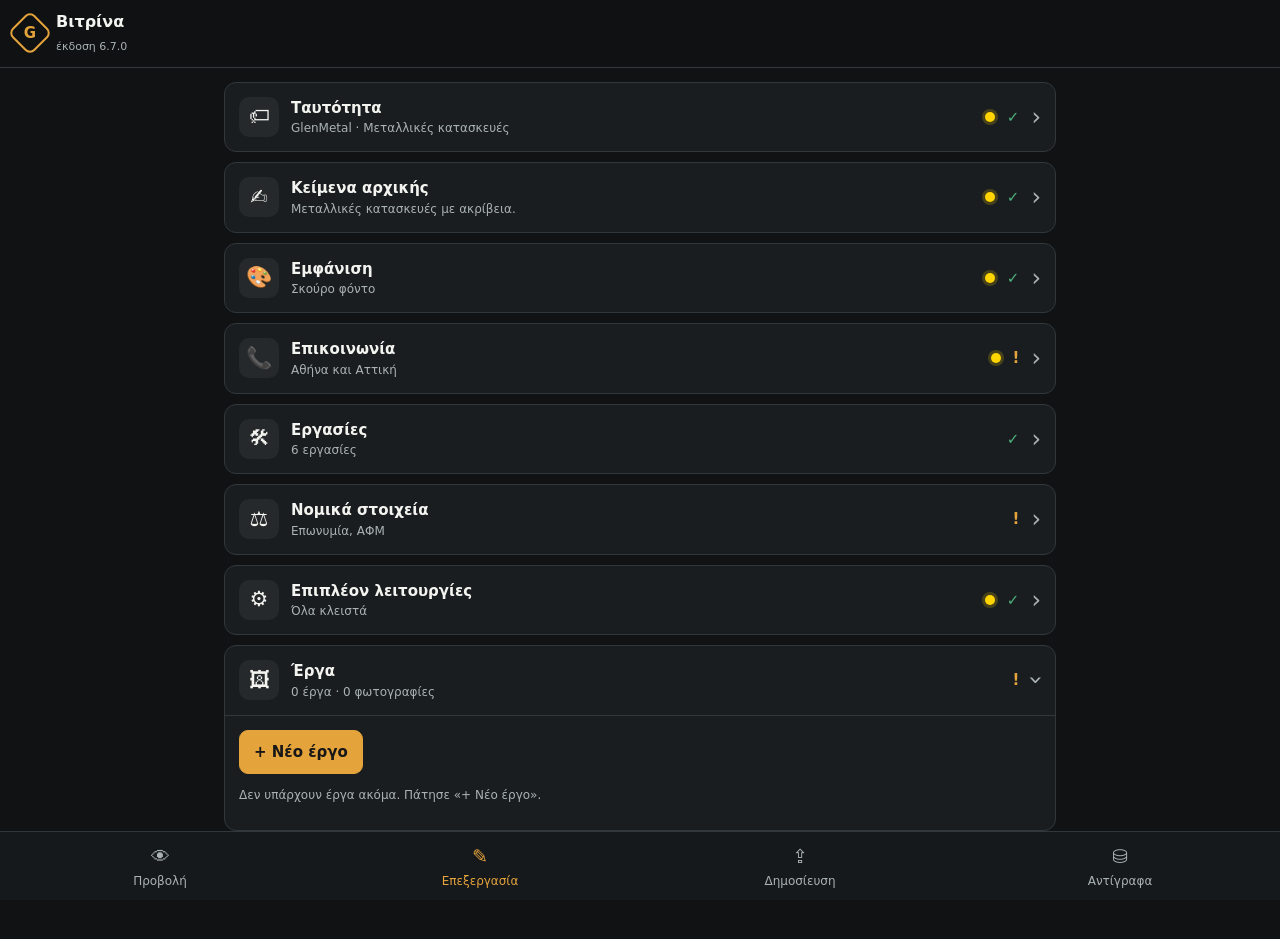
==== commit 9b3de302: "Βιτρίνα 6.7.0: υποκατηγορίες («μέσα σε»), έως 24 κατηγορίες Co-Authored-By: Claude Opus 5.5 <noreply" ====
--- a/vitrina/index.html
+++ b/vitrina/index.html
@@ -3,7 +3,7 @@
 <head>
 <meta charset="utf-8">
 <meta name="viewport" content="width=device-width, initial-scale=1, viewport-fit=cover">
-<meta name="app-version" content="6.6.0">
+<meta name="app-version" content="6.7.0">
 <meta name="theme-color" content="#111315">
 <meta http-equiv="Content-Security-Policy" content="default-src 'self'; img-src 'self' blob: data:; style-src 'self' 'unsafe-inline'; script-src 'self' 'unsafe-inline'; frame-src 'self' blob: about:; connect-src 'self'; base-uri 'none'; form-action 'none'; object-src 'none'">
 <meta name="referrer" content="no-referrer">
@@ -130,8 +130,8 @@
   </div></details>
 
   <details class="sec" name="sec" data-sec="services"><summary><span class="ic">🛠</span><span class="tt"><b>Εργασίες</b><small id="sum-services"></small></span><span class="nd" hidden></span><span class="st" id="st-services"></span></summary><div class="body">
-    <div class="f"><label for="s-services">📋 Μία ανά γραμμή (έως 12)</label><textarea id="s-services" rows="6"></textarea></div>
-    <div class="f"><label>🖼 Φωτογραφία σε κάθε κατηγορία</label><div id="svc-pics"></div><span class="hint">Χωρίς δική της, παίρνει τη φωτογραφία του πρώτου έργου της κατηγορίας.</span>
+    <div class="f"><label for="s-services">📋 Μία ανά γραμμή (έως 24)</label><textarea id="s-services" rows="6"></textarea></div>
+    <div class="f"><label>🖼 Φωτογραφία σε κάθε κατηγορία</label><div id="svc-pics"></div><span class="hint">Χωρίς δική της, παίρνει τη φωτογραφία του πρώτου έργου της κατηγορίας. Με το «↳ μέσα σε» μια κατηγορία γίνεται υποκατηγορία άλλης: δεν πιάνει χώρο στη σελίδα και ανοίγει όταν πατήσει κάποιος την κύρια.</span>
       <div class="row"><label class="hint" for="s-sd">🌓 Σκίαση</label><input id="s-sd" type="range" min="0" max="100" style="flex:1"></div></div>
   </div></details>
 
@@ -243,7 +243,7 @@
 
 <script>
 "use strict";
-const APP_VERSION = "6.6.0";
+const APP_VERSION = "6.7.0";
 const $ = id => document.getElementById(id);
 $("ver").textContent = "έκδοση " + APP_VERSION;
 
@@ -281,7 +281,7 @@
     title: "Μεταλλικές κατασκευές με ακρίβεια.", intro: "Σχεδιάζουμε και κατασκευάζουμε μεταλλικές λύσεις για κατοικίες και επαγγελματικούς χώρους.",
     cta: "Ζήτα προσφορά", accent: "#e5a33b", hero: null, services: DEFAULT_SERVICES.slice(),
     phone: "", chat: "", email: "", area: "Αθήνα και Αττική", hours: "", fb: "", ig: "",
-    features: { reviews: false, faq: false, en: false, offers: false }, reviews: [], faq: [], offers: [], offersBlink: true,
+    features: { reviews: false, faq: false, en: false, offers: false }, reviews: [], faq: [], offers: [], offersBlink: true, svcParent: {},
     en: { subtitle: "", eyebrow: "", title: "", intro: "", cta: "", area: "", hours: "", services: [], badges: [] },
     logo: null, theme: "dark", badges: ["Κατασκευές κατά παραγγελία", "Προσεγμένη τοποθέτηση"],
     company: { legal: "", afm: "", gemi: "", addr: "" } },
@@ -408,7 +408,7 @@
 .btn.offr.blink{animation:offr 1.6s ease-in-out infinite}
 @keyframes offr{0%,100%{transform:scale(1);box-shadow:0 4px 16px #e6394655}50%{transform:scale(1.07);box-shadow:0 0 22px #ff8a00cc}}
 @media (prefers-reduced-motion:reduce){.btn.glow,.btn.offr.blink{animation:none}}
-.offs{display:grid;gap:14px}.off{border:1px solid var(--line);border-radius:14px;padding:16px;background:var(--panel);position:relative}
+.mdcats{margin-bottom:16px}.offs{display:grid;gap:14px}.off{border:1px solid var(--line);border-radius:14px;padding:16px;background:var(--panel);position:relative}
 .off h4{margin:0 0 6px;font-size:19px;padding-right:66px}.off p{margin:0 0 10px;color:var(--muted)}
 .off .pr{display:flex;align-items:baseline;gap:12px;flex-wrap:wrap;margin:6px 0}.off .now{font-size:28px;font-weight:900;color:#ff8a00}
 .off .was{color:var(--muted)}.off .was s{opacity:.85}.off .pct{position:absolute;top:12px;right:12px;background:#e63946;color:#fff;font-weight:900;border-radius:999px;padding:4px 10px;font-size:14px}
@@ -495,11 +495,11 @@
 document.addEventListener("input",function(e){var r=e.target;if(!r.matches||!r.matches(".ba input"))return;var b=r.closest(".ba");b.querySelector(".clip").style.clipPath="inset(0 "+(100-r.value)+"% 0 0)";b.querySelector(".line").style.left=r.value+"%"});
 var md=document.getElementById("md"),mc=document.getElementById("mdc"),lista=null;
 (function(){var t=new Date(),d=t.getFullYear()+"-"+("0"+(t.getMonth()+1)).slice(-2)+"-"+("0"+t.getDate()).slice(-2);document.querySelectorAll(".offs-src .off[data-until]").forEach(function(o){if(o.getAttribute("data-until")<d)o.remove()});var b=document.querySelector("[data-offers]");if(b&&!document.querySelector(".offs-src .off")){var a=document.createElement("a");a.className="btn p";a.href="#epikoinonia";a.textContent=b.getAttribute("data-cta")||"";b.replaceWith(a)}})();
-function mdOpen(n,piso){mc.innerHTML="";if(piso){var k=document.createElement("button");k.type="button";k.className="mdb";k.setAttribute("aria-label",document.documentElement.lang==="en"?"Back":"Πίσω");k.textContent="‹";k.addEventListener("click",function(){mdOpen(piso)});mc.appendChild(k)}mc.appendChild(n);md.classList.add("on");md.scrollTop=0}
+function mdOpen(n,piso){mc.innerHTML="";if(piso){var k=document.createElement("button");k.type="button";k.className="mdb";k.setAttribute("aria-label",document.documentElement.lang==="en"?"Back":"Πίσω");k.textContent="‹";k.addEventListener("click",function(){lista=piso;mdOpen(piso)});mc.appendChild(k)}mc.appendChild(n);md.classList.add("on");md.scrollTop=0}
 function mdClose(){md.classList.remove("on");mc.innerHTML="";lista=null}
-document.addEventListener("click",function(e){var of=e.target.closest("[data-offers]");if(of){var src=document.querySelector(".offs-src");if(src){var w0=document.createElement("div"),h0=document.createElement("h3");h0.textContent=of.getAttribute("data-h")||"";w0.appendChild(h0);w0.insertAdjacentHTML("beforeend",src.innerHTML);lista=null;mdOpen(w0)}return}if(e.target.closest(".mdgo")){mdClose();return}var c=e.target.closest(".cat.go,.allp");if(c){var cat=c.getAttribute("data-cat"),w=document.createElement("div"),h=document.createElement("h3"),g=document.createElement("div");h.textContent=c.getAttribute("data-h")||c.querySelector("h3").textContent;g.className="mdg";
+document.addEventListener("click",function(e){var of=e.target.closest("[data-offers]");if(of){var src=document.querySelector(".offs-src");if(src){var w0=document.createElement("div"),h0=document.createElement("h3");h0.textContent=of.getAttribute("data-h")||"";w0.appendChild(h0);w0.insertAdjacentHTML("beforeend",src.innerHTML);lista=null;mdOpen(w0)}return}if(e.target.closest(".mdgo")){mdClose();return}var c=e.target.closest(".cat.go,.allp");if(c){var cat=c.getAttribute("data-cat"),prev=c.closest("#md")?lista:null,w=document.createElement("div"),h=document.createElement("h3"),g=document.createElement("div");h.textContent=c.getAttribute("data-h")||c.querySelector("h3").textContent;g.className="mdg";
 document.querySelectorAll("main article.proj").forEach(function(a,i){if(cat!=="*"&&a.getAttribute("data-cat")!==cat)return;var b=document.createElement("button");b.type="button";b.className="mdi";b.setAttribute("data-pi",i);var im=a.querySelector(".ba > img, .main img, .thumb img");if(im){var x=document.createElement("img");x.src=im.getAttribute("src");x.alt="";x.loading="lazy";b.appendChild(x)}var t=document.createElement("span");t.textContent=a.getAttribute("data-t")||"";b.appendChild(t);g.appendChild(b)});
-w.appendChild(h);w.appendChild(g);lista=w;mdOpen(w);return}
+w.appendChild(h);if(c.hasAttribute("data-sub")){var sg=document.createElement("div");sg.className="cats mdcats";document.querySelectorAll(".subs").forEach(function(x){if(x.getAttribute("data-for")===cat)sg.innerHTML=x.innerHTML});w.appendChild(sg)}if(g.children.length)w.appendChild(g);lista=w;mdOpen(w,prev);return}
 var p=e.target.closest("[data-pi]");if(p){var a=document.querySelectorAll("main article.proj")[+p.getAttribute("data-pi")];if(a)mdOpen(a.cloneNode(true),p.closest(".mdg")?lista:null);return}
 if(md.classList.contains("on")&&(e.target===md||e.target.closest("#mdx")))mdClose()});
 document.addEventListener("keydown",function(e){if(e.key==="Escape"&&!document.getElementById("lb").classList.contains("on"))mdClose()});
@@ -514,12 +514,12 @@
 
 // url(id) -> διεύθυνση φωτογραφίας· mode: "preview" ή "export"· lang: "el" ή "en"
 const T = {
-  el: { nav: ["Εργασίες", "Έργα", "Επικοινωνία"], cta: "Ζήτα προσφορά", call: "☎ Κάλεσέ με", whatEy: "Τι κάνουμε", whatH: "Εργασίες", worksEy: "Δουλειές μας", worksH: "Τα έργα μας", worksAll: "Όλα τα έργα μας ({n})", offersBtn: "Προσφορές", offersH: "Προσφορές", offWas: "Από", offUntil: "Ισχύει έως", offAsk: "Ενδιαφέρομαι", offVat: "Οι τιμές περιλαμβάνουν ΦΠΑ.",
+  el: { nav: ["Εργασίες", "Έργα", "Επικοινωνία"], cta: "Ζήτα προσφορά", call: "☎ Κάλεσέ με", whatEy: "Τι κάνουμε", whatH: "Εργασίες", worksEy: "Δουλειές μας", worksH: "Τα έργα μας", worksAll: "Όλα τα έργα μας ({n})", subN: "{n} κατηγορίες", offersBtn: "Προσφορές", offersH: "Προσφορές", offWas: "Από", offUntil: "Ισχύει έως", offAsk: "Ενδιαφέρομαι", offVat: "Οι τιμές περιλαμβάνουν ΦΠΑ.",
     revEy: "Κριτικές", revH: "Τι λένε οι πελάτες", revNote: "Οι κριτικές δημοσιεύονται από την επιχείρηση, από μηνύματα πελατών για εργασίες που έγιναν πραγματικά, με τη συγκατάθεσή τους. Δεν πληρώθηκε καμία κριτική.", faqEy: "Ερωτήσεις", faqH: "Συχνές ερωτήσεις", conEy: "Επικοινωνία", conH: "Ας μιλήσουμε για το έργο σου.",
     conP: "Πες μας τι χρειάζεσαι και θα σου απαντήσουμε. Μπορείς να στείλεις και φωτογραφία του χώρου.", area: "Περιοχή εξυπηρέτησης", areaDef: "Κατόπιν συνεννόησης",
     hours: "Ωράριο", privacy: "Πολιτική απορρήτου", afm: "ΑΦΜ", gemi: "ΓΕΜΗ", subject: "Αίτημα προσφοράς", zoom: "Μεγέθυνση", cmp: "Σύγκριση πριν και μετά",
     before: "ΠΡΙΝ", after: "ΜΕΤΑ", projN: "{n} έργα", proj1: "{n} έργο", detail: "Λεπτομέρεια", photo: "Φωτογραφία", close: "Κλείσιμο", sw: "EN", swLang: "en" },
-  en: { nav: ["Services", "Projects", "Contact"], cta: "Get a quote", call: "☎ Call me", whatEy: "What we do", whatH: "Services", worksEy: "Our work", worksH: "Our projects", worksAll: "All our projects ({n})", offersBtn: "Offers", offersH: "Special offers", offWas: "Was", offUntil: "Valid until", offAsk: "I'm interested", offVat: "Prices include VAT.",
+  en: { nav: ["Services", "Projects", "Contact"], cta: "Get a quote", call: "☎ Call me", whatEy: "What we do", whatH: "Services", worksEy: "Our work", worksH: "Our projects", worksAll: "All our projects ({n})", subN: "{n} categories", offersBtn: "Offers", offersH: "Special offers", offWas: "Was", offUntil: "Valid until", offAsk: "I'm interested", offVat: "Prices include VAT.",
     revEy: "Reviews", revH: "What our customers say", revNote: "Reviews are published by the business, from messages of customers for work actually carried out, with their consent. No review was paid for.", faqEy: "Questions", faqH: "Frequently asked questions", conEy: "Contact", conH: "Let's talk about your project.",
     conP: "Tell us what you need and we will get back to you. You can also send a photo of the space.", area: "Service area", areaDef: "By arrangement",
     hours: "Opening hours", privacy: "Privacy policy (in Greek)", afm: "VAT No", gemi: "GEMI", subject: "Quote request", zoom: "Enlarge", cmp: "Before and after comparison",
@@ -544,10 +544,18 @@
   const heroBg = st.hero && url(st.hero) ? ` style="background-image:url('${esc(url(st.hero))}');background-position:${pc(st.heroX, 50)}% ${pc(st.heroY, 50)}%;--dim:${(pc(st.heroDim, 100) / 100).toFixed(2)}"` : "";
   const projOf = cat => S.projects.filter(p => cat && p.cat === cat && (p.title || p.photos.length));
   const cover = p => p.after && url(p.after) ? p.after : (p.photos[0] && url(p.photos[0]) ? p.photos[0] : (p.before && url(p.before) ? p.before : ""));
-  const svcPic = s => { const id = (st.svcImg || {})[s]; if (id && url(id)) return url(id); const p = projOf(s).find(cover); return p ? url(cover(p)) : ""; };
+  // Υποκατηγορίες: svcParent[υποκατηγορία] = κύρια (μόνο ένα επίπεδο).
+  const svcList = st.services || [], sp = st.svcParent || {}, par = {};
+  for (const x of svcList) { const pp = sp[x]; if (pp && pp !== x && svcList.includes(pp) && !sp[pp]) par[x] = pp; }
+  const kids = x => svcList.filter(k => par[k] === x);
+  const svcPic = s => { const id = (st.svcImg || {})[s]; if (id && url(id)) return url(id); const p = projOf(s).find(cover); if (p) return url(cover(p)); for (const k of kids(s)) { const u = svcPic(k); if (u) return u; } return ""; };
   const svcSty = s => { const u = svcPic(s); return u ? ` style="background-image:url('${esc(u)}');--cdim:${(pc(st.svcDim, 55) / 100).toFixed(2)}"` : ""; };
-  const services = (st.services || []).map((s, i) => { const n = projOf(s).length, sty = svcSty(s), ph = sty ? " ph" : "", inner = `<span class="n">${String(i + 1).padStart(2, "0")}</span><h3>${esc(svcEn(s, i))}</h3>${n ? `<small class="cn">${(n === 1 ? L.proj1 : L.projN).replace("{n}", n)} ›</small>` : ""}`;
-    return n ? `<button type="button" class="cat go${ph}" data-cat="${esc(s)}"${sty}>${inner}</button>` : `<div class="cat${ph}"${sty}>${inner}</div>`; }).join("");
+  const catBtn = (s, num) => { const ks = kids(s), n = projOf(s).length + ks.reduce((a, k) => a + projOf(k).length, 0), sty = svcSty(s), ph = sty ? " ph" : "";
+    const cnt = ks.length ? `<small class="cn">${L.subN.replace("{n}", ks.length)}${n ? " · " + (n === 1 ? L.proj1 : L.projN).replace("{n}", n) : ""} ›</small>` : (n ? `<small class="cn">${(n === 1 ? L.proj1 : L.projN).replace("{n}", n)} ›</small>` : "");
+    const inner = `<span class="n">${String(num).padStart(2, "0")}</span><h3>${esc(svcEn(s, svcList.indexOf(s)))}</h3>${cnt}`;
+    return (n || ks.length) ? `<button type="button" class="cat go${ph}" data-cat="${esc(s)}"${ks.length ? " data-sub" : ""}${sty}>${inner}</button>` : `<div class="cat${ph}"${sty}>${inner}</div>`; };
+  const services = svcList.filter(x => !par[x]).map((x, i) => catBtn(x, i + 1)).join("");
+  const subsHtml = svcList.filter(x => !par[x] && kids(x).length).map(x => `<div class="subs" data-for="${esc(x)}" hidden>${kids(x).map((k, j) => catBtn(k, j + 1)).join("")}</div>`).join("");
   const shown = S.projects.filter(p => p.title || p.photos.length);
   // Στην αρχική φαίνεται μόνο ένα έργο (το «προβεβλημένο» ή το πρώτο)· τα υπόλοιπα με το «Όλα τα έργα μας».
   const fi = Math.max(0, shown.findIndex(p => p.feat));
@@ -591,7 +599,7 @@
   return `<!doctype html><html lang="${en ? "en" : "el"}"${autoEn}><head><meta charset="utf-8"><meta name="viewport" content="width=device-width, initial-scale=1">${csp}<meta name="referrer" content="strict-origin-when-cross-origin"><meta name="description" content="${esc(tx("intro").slice(0, 160))}"><meta name="generator" content="Βιτρίνα GlenApps ${APP_VERSION}">${alt}<title>${esc(st.name)}${tx("subtitle") ? " | " + esc(tx("subtitle")) : ""}</title>${css}<style>:root{--accent:${cleanColor(st.accent)}}</style></head><body class="${st.theme === "light" ? "light" : ""}">
 <header class="topbar"><div class="wrap"><a class="brand" href="#"><div class="mark${st.logo && url(st.logo) ? " img" : ""}">${logo}</div><div><b>${esc(st.name)}</b><small>${esc(tx("subtitle"))}</small></div></a><nav class="nav"><a href="#ergasies">${L.nav[0]}</a><a href="#erga">${L.nav[1]}</a><a href="#epikoinonia">${L.nav[2]}</a></nav><div class="tr">${langSw}${topBtn}</div></div></header>
 <main><section class="hero"${heroBg}><div class="wrap"><div class="in"><div class="eyebrow">${esc(tx("eyebrow"))}</div><h1>${esc(tx("title"))}</h1><p>${esc(tx("intro"))}</p><div class="acts"><a class="btn big glow" href="#epikoinonia">${esc(cta)} →</a>${callBtn}${viber}</div>${badges}</div></div></section>
-${services ? `<section id="ergasies"><div class="wrap"><div class="head"><div class="eyebrow">${L.whatEy}</div><h2>${L.whatH}</h2></div><div class="cats">${services}</div></div></section>` : ""}
+${services ? `<section id="ergasies"><div class="wrap"><div class="head"><div class="eyebrow">${L.whatEy}</div><h2>${L.whatH}</h2></div><div class="cats">${services}</div>${subsHtml}</div></section>` : ""}
 ${projects ? `<section class="projects" id="erga"><div class="wrap"><div class="head"><div class="eyebrow">${L.worksEy}</div><h2>${L.worksH}</h2></div><div class="tiles one">${tiles}</div>${shown.length > 1 ? `<button type="button" class="btn allp" data-cat="*" data-h="${esc(L.worksH)}">${L.worksAll.replace("{n}", shown.length)} ›</button>` : ""}<div class="arx" hidden>${projects}</div></div></section>` : ""}
 ${revs ? `<section id="kritikes"><div class="wrap"><div class="head"><div class="eyebrow">${L.revEy}</div><h2>${L.revH}</h2></div><div class="revs">${revs}</div><p class="revnote">${L.revNote}</p></div></section>` : ""}
 ${faqs ? `<section id="erotiseis" class="faqs"><div class="wrap"><div class="head"><div class="eyebrow">${L.faqEy}</div><h2>${L.faqH}</h2></div>${faqs}</div></section>` : ""}
@@ -655,14 +663,20 @@
     const f = document.createElement("input"); f.type = "file"; f.accept = "image/*"; f.hidden = true; l.appendChild(f);
     f.addEventListener("change", async () => { const x = f.files[0]; f.value = ""; if (!x) return;
       try { S.settings.svcImg = Object.assign({}, S.settings.svcImg, { [sv]: await addPhotoFile(x) }); changed(); await sweepPhotos(); renderSvcPics(); } catch (er) { alert(er.message); } });
-    r.append(t, l);
+    // Υποκατηγορία: «Μέσα σε» άλλη κύρια κατηγορία (ένα επίπεδο).
+    const sp = S.settings.svcParent || {}, exeiPaidia = (S.settings.services || []).some(x => sp[x] === sv);
+    const sel = document.createElement("select"); sel.className = "btn s"; sel.title = "Μέσα σε";
+    sel.innerHTML = `<option value="">Κύρια</option>` + (S.settings.services || []).filter(x => x !== sv && !sp[x]).map(x => `<option value="${esc(x)}"${sp[sv] === x ? " selected" : ""}>↳ μέσα σε: ${esc(x)}</option>`).join("");
+    sel.disabled = exeiPaidia;
+    sel.addEventListener("change", () => { const n = Object.assign({}, S.settings.svcParent); if (sel.value) n[sv] = sel.value; else delete n[sv]; S.settings.svcParent = n; changed(); renderSvcPics(); });
+    r.append(t, sel, l);
     if (m[sv]) { const d = document.createElement("button"); d.className = "btn s d"; d.textContent = "Αφαίρεση";
       d.onclick = async () => { const n = Object.assign({}, S.settings.svcImg); delete n[sv]; S.settings.svcImg = n; changed(); await sweepPhotos(); renderSvcPics(); }; r.append(d); }
     box.appendChild(r);
   }
 }
 $("s-sd").addEventListener("input", e => { S.settings.svcDim = +e.target.value; changed(); });
-$("s-services").addEventListener("input", e => { S.settings.services = e.target.value.split("\n").map(x => x.trim()).filter(Boolean).slice(0, 12); changed(); renderProjects(); renderSvcPics(); });
+$("s-services").addEventListener("input", e => { S.settings.services = e.target.value.split("\n").map(x => x.trim()).filter(Boolean).slice(0, 24); changed(); renderProjects(); renderSvcPics(); });
 $("s-badges").addEventListener("input", e => { S.settings.badges = e.target.value.split("\n").map(x => x.trim()).filter(Boolean).slice(0, 4); changed(); });
 const PALETTE = ["#e5a33b", "#f2c200", "#e0533b", "#c0392b", "#2e86de", "#16a085", "#27ae60", "#8e44ad", "#7f8c8d", "#ffffff"];
 function renderLook() {
@@ -706,7 +720,7 @@
   if (e.target.checked) { const d = document.querySelector('.sec[data-sec="' + k + '"]'); setTimeout(() => d.scrollIntoView({ behavior: "smooth", block: "nearest" }), 50); }
 });
 for (const k of EN_KEYS) $("en-" + k).addEventListener("input", e => { S.settings.en[k] = e.target.value; changed(); });
-$("en-services").addEventListener("input", e => { S.settings.en.services = e.target.value.split("\n").map(x => x.trim()).slice(0, 12); changed(); });
+$("en-services").addEventListener("input", e => { S.settings.en.services = e.target.value.split("\n").map(x => x.trim()).slice(0, 24); changed(); });
 $("en-badges").addEventListener("input", e => { S.settings.en.badges = e.target.value.split("\n").map(x => x.trim()).filter(Boolean).slice(0, 4); changed(); });
 
 function renderReviews() {
